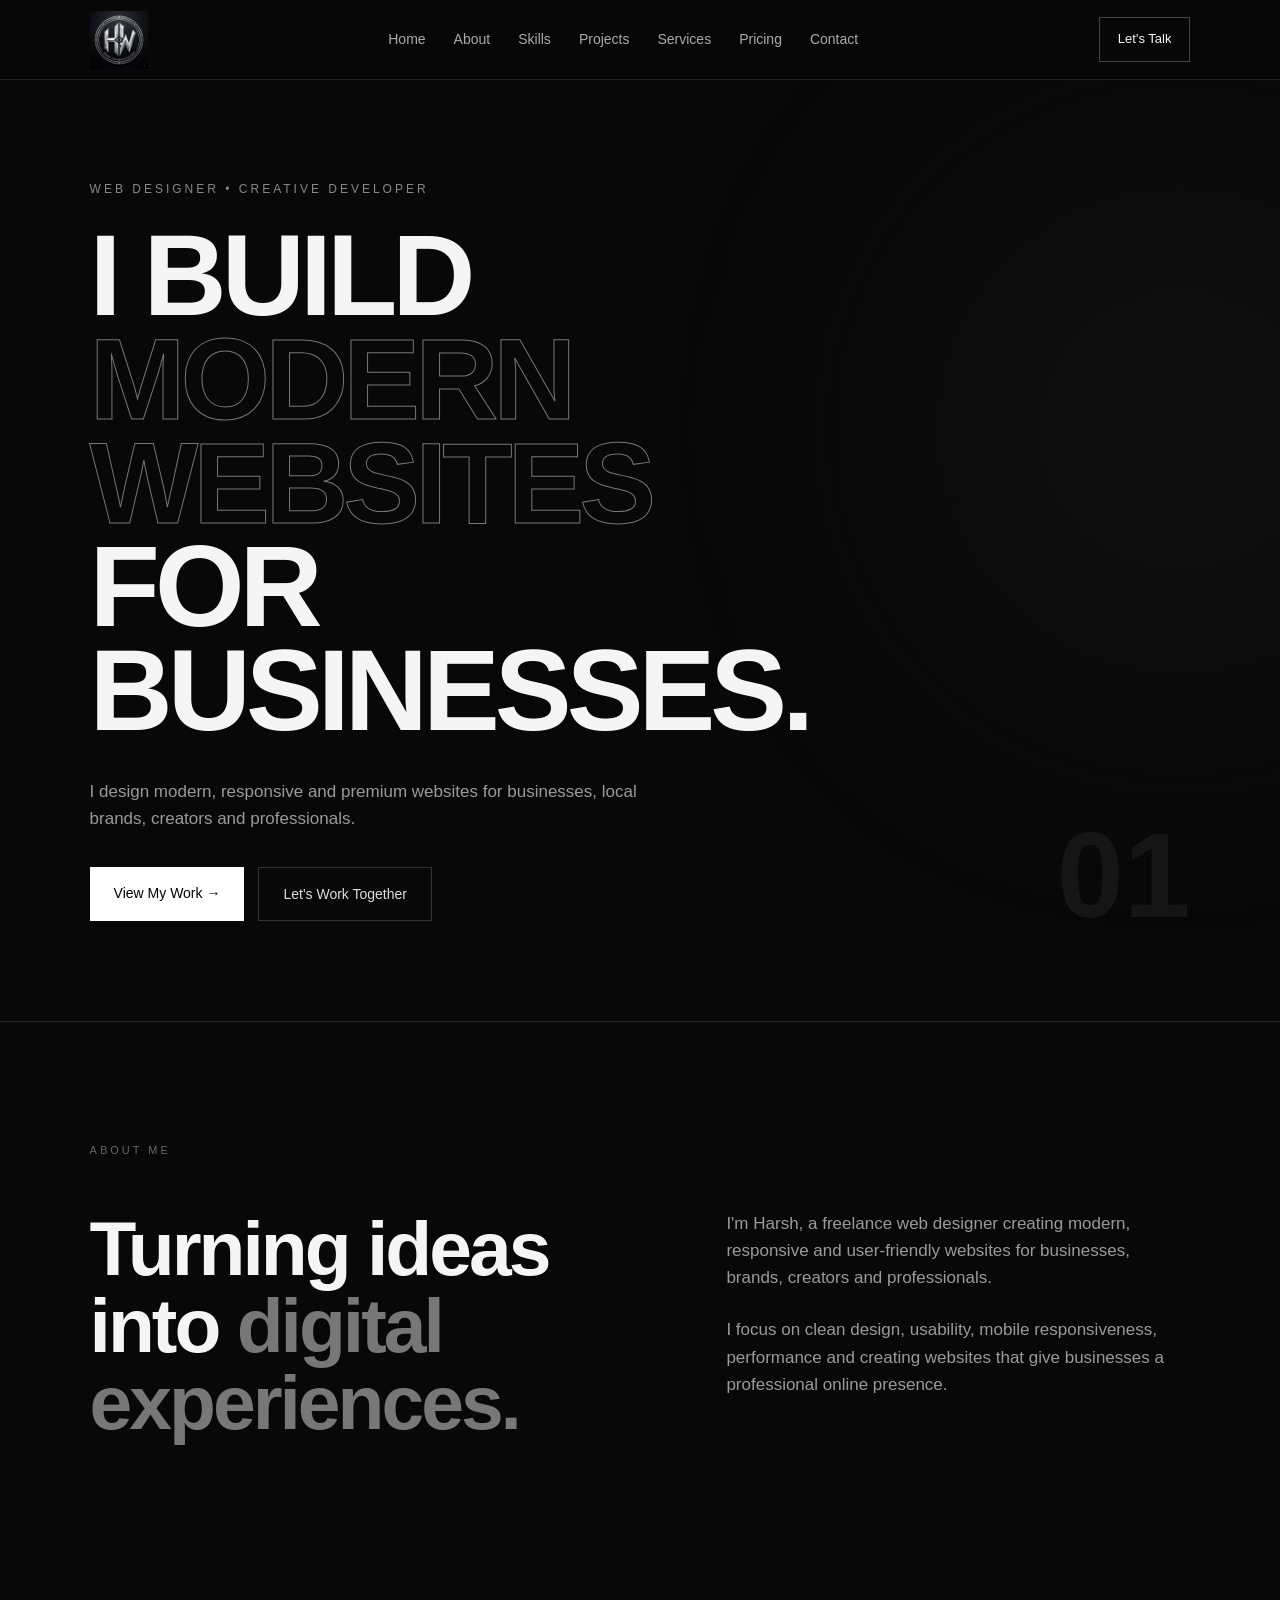
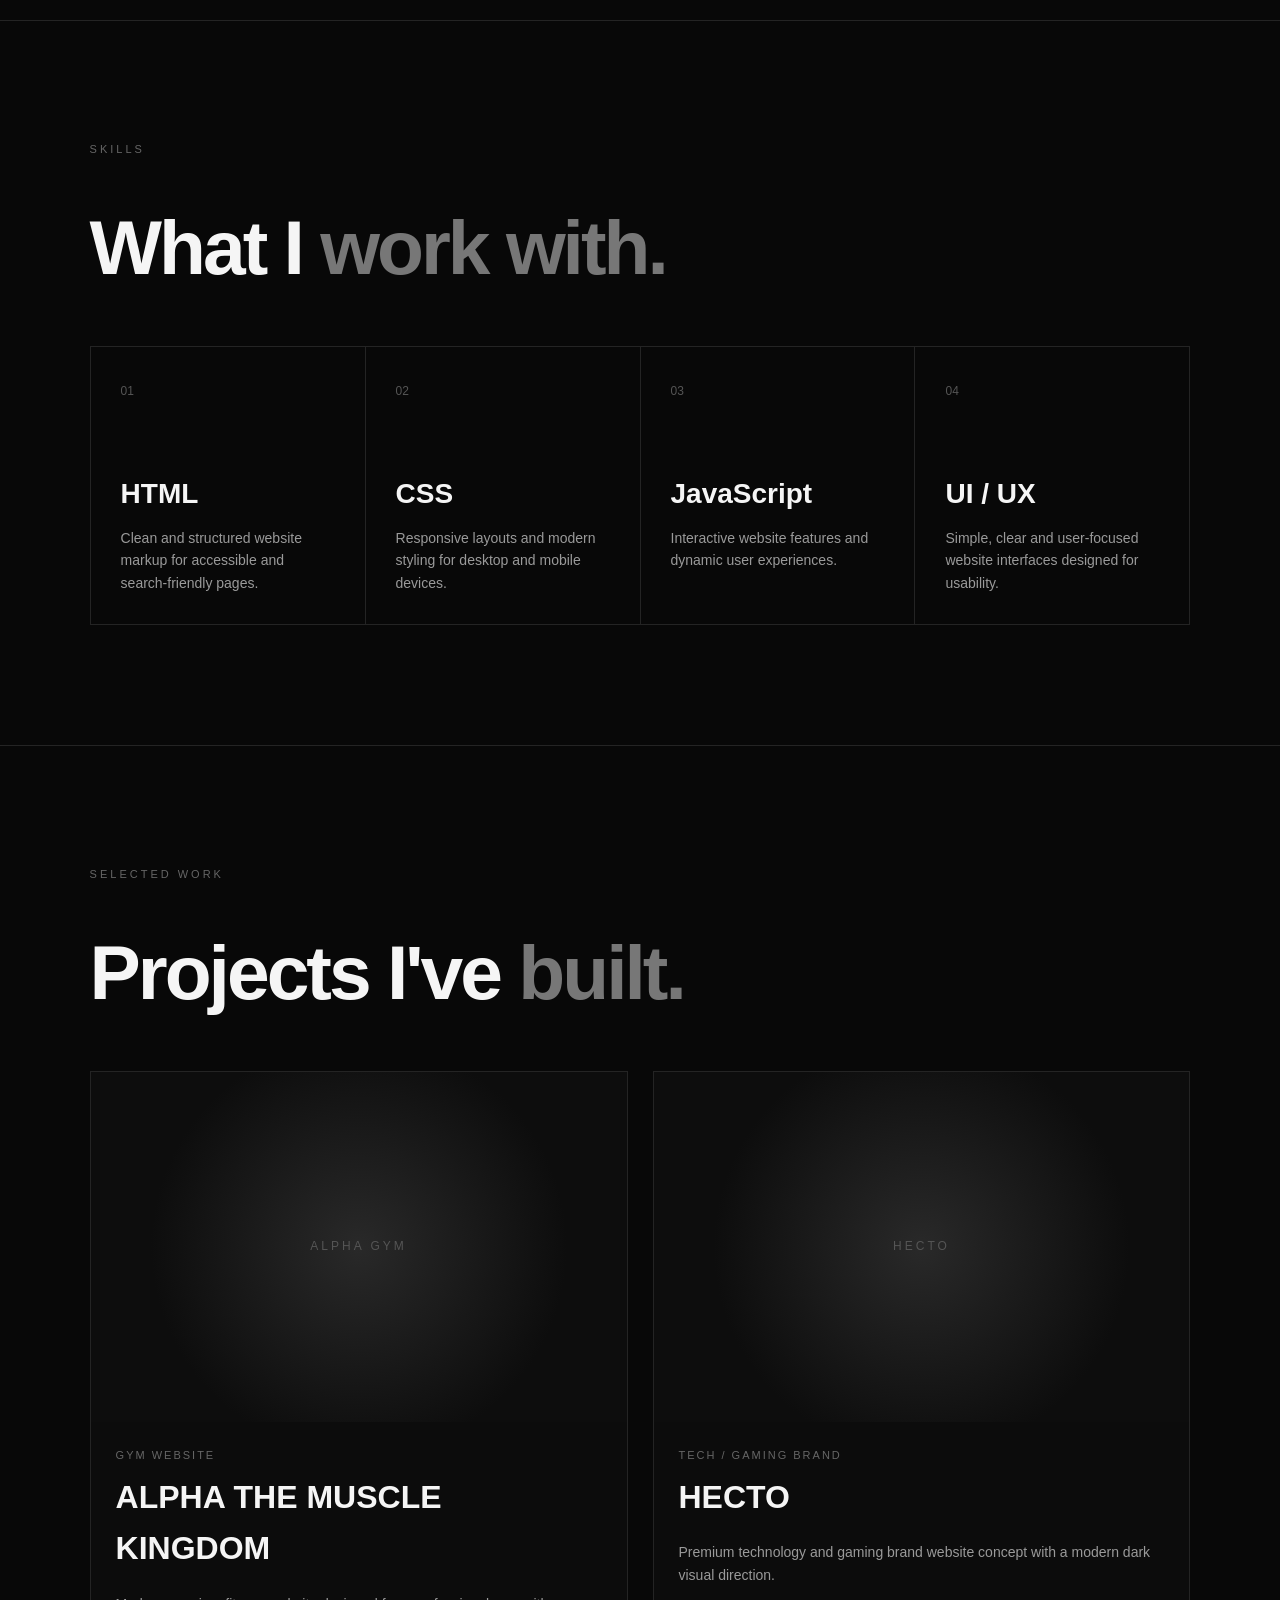
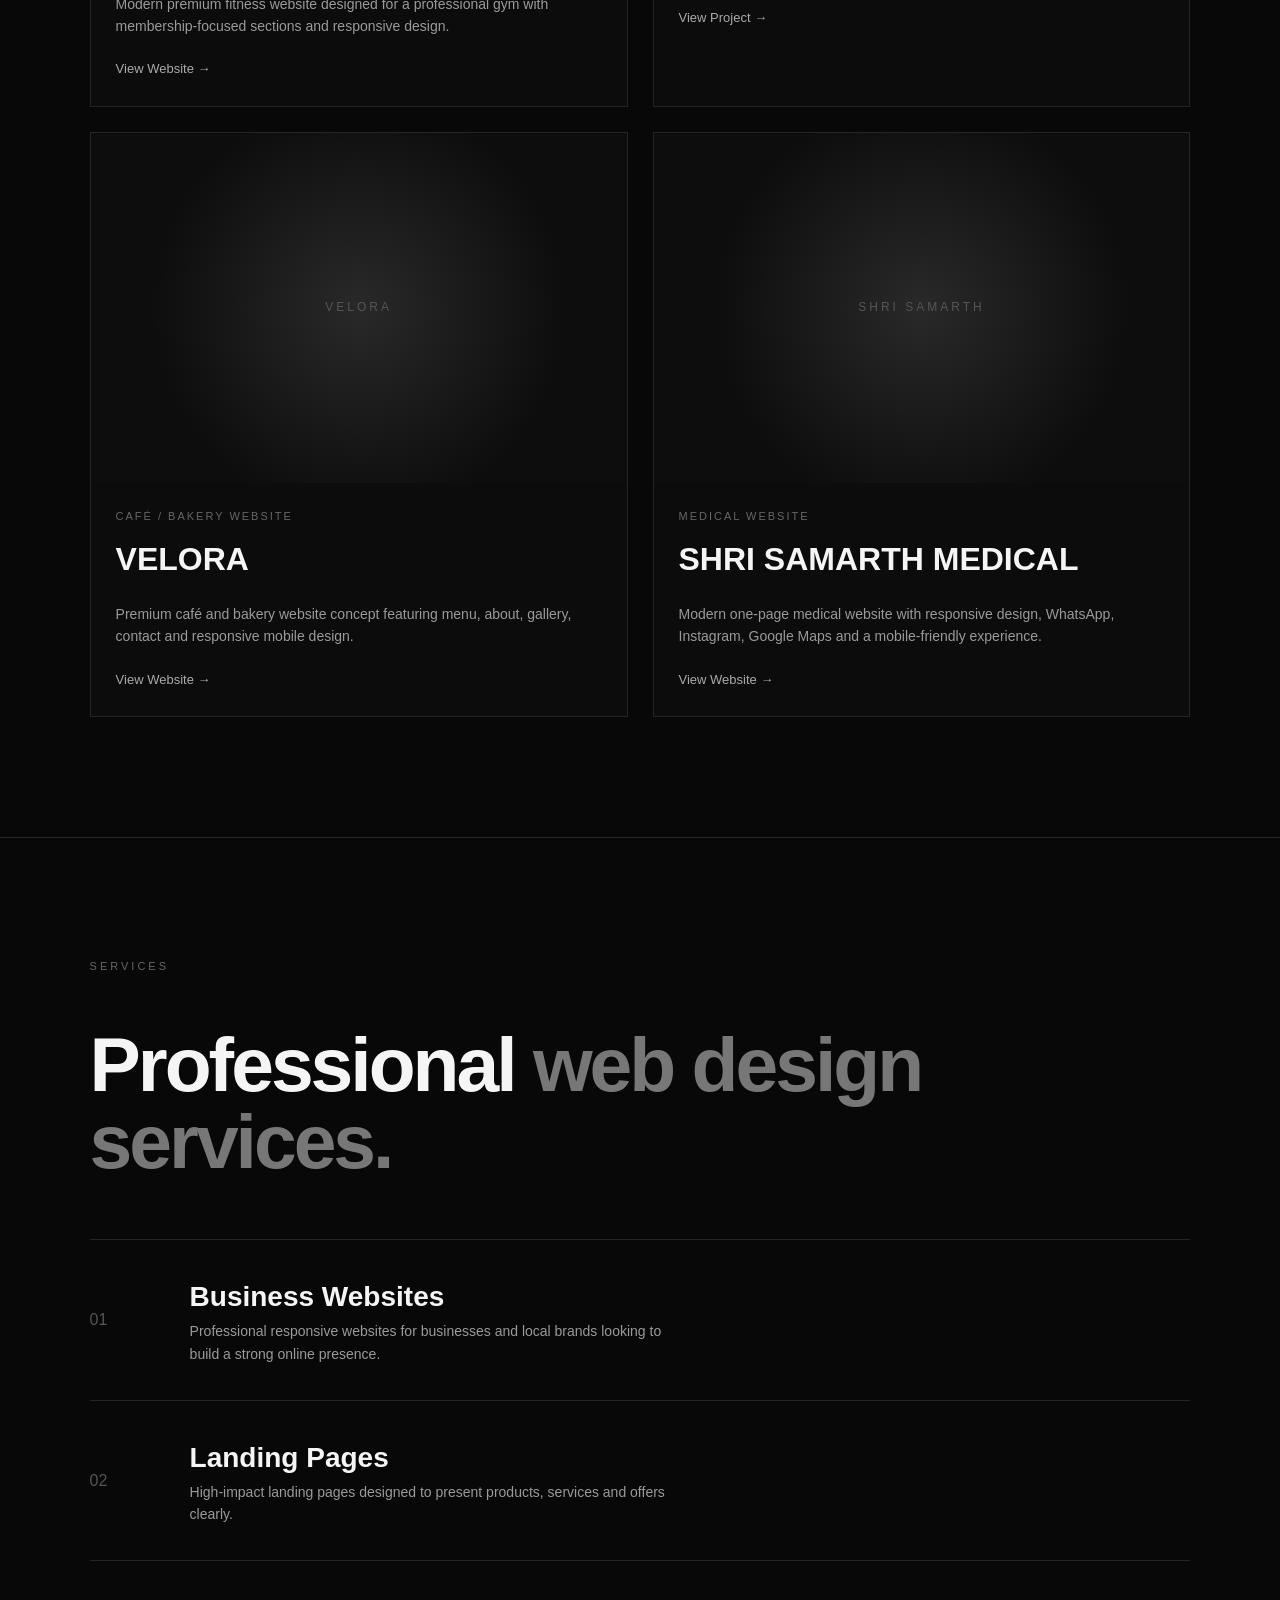
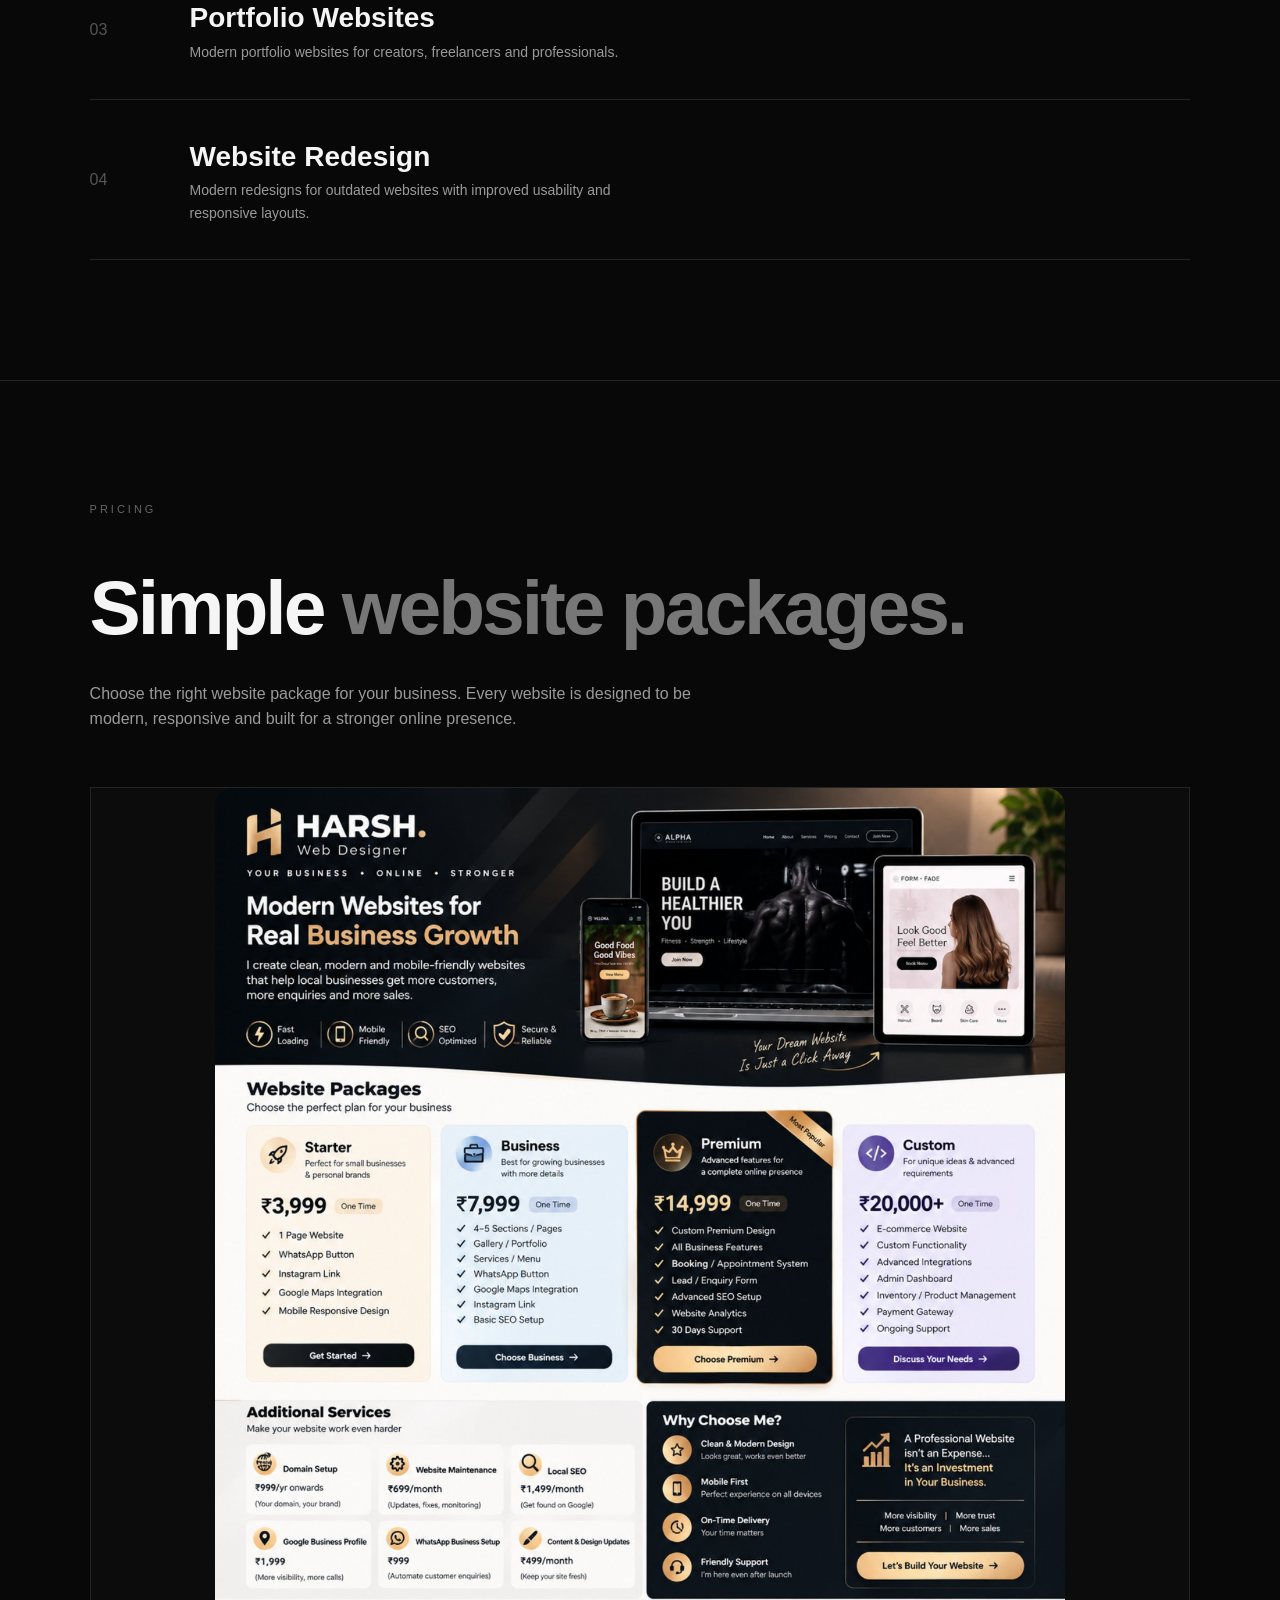
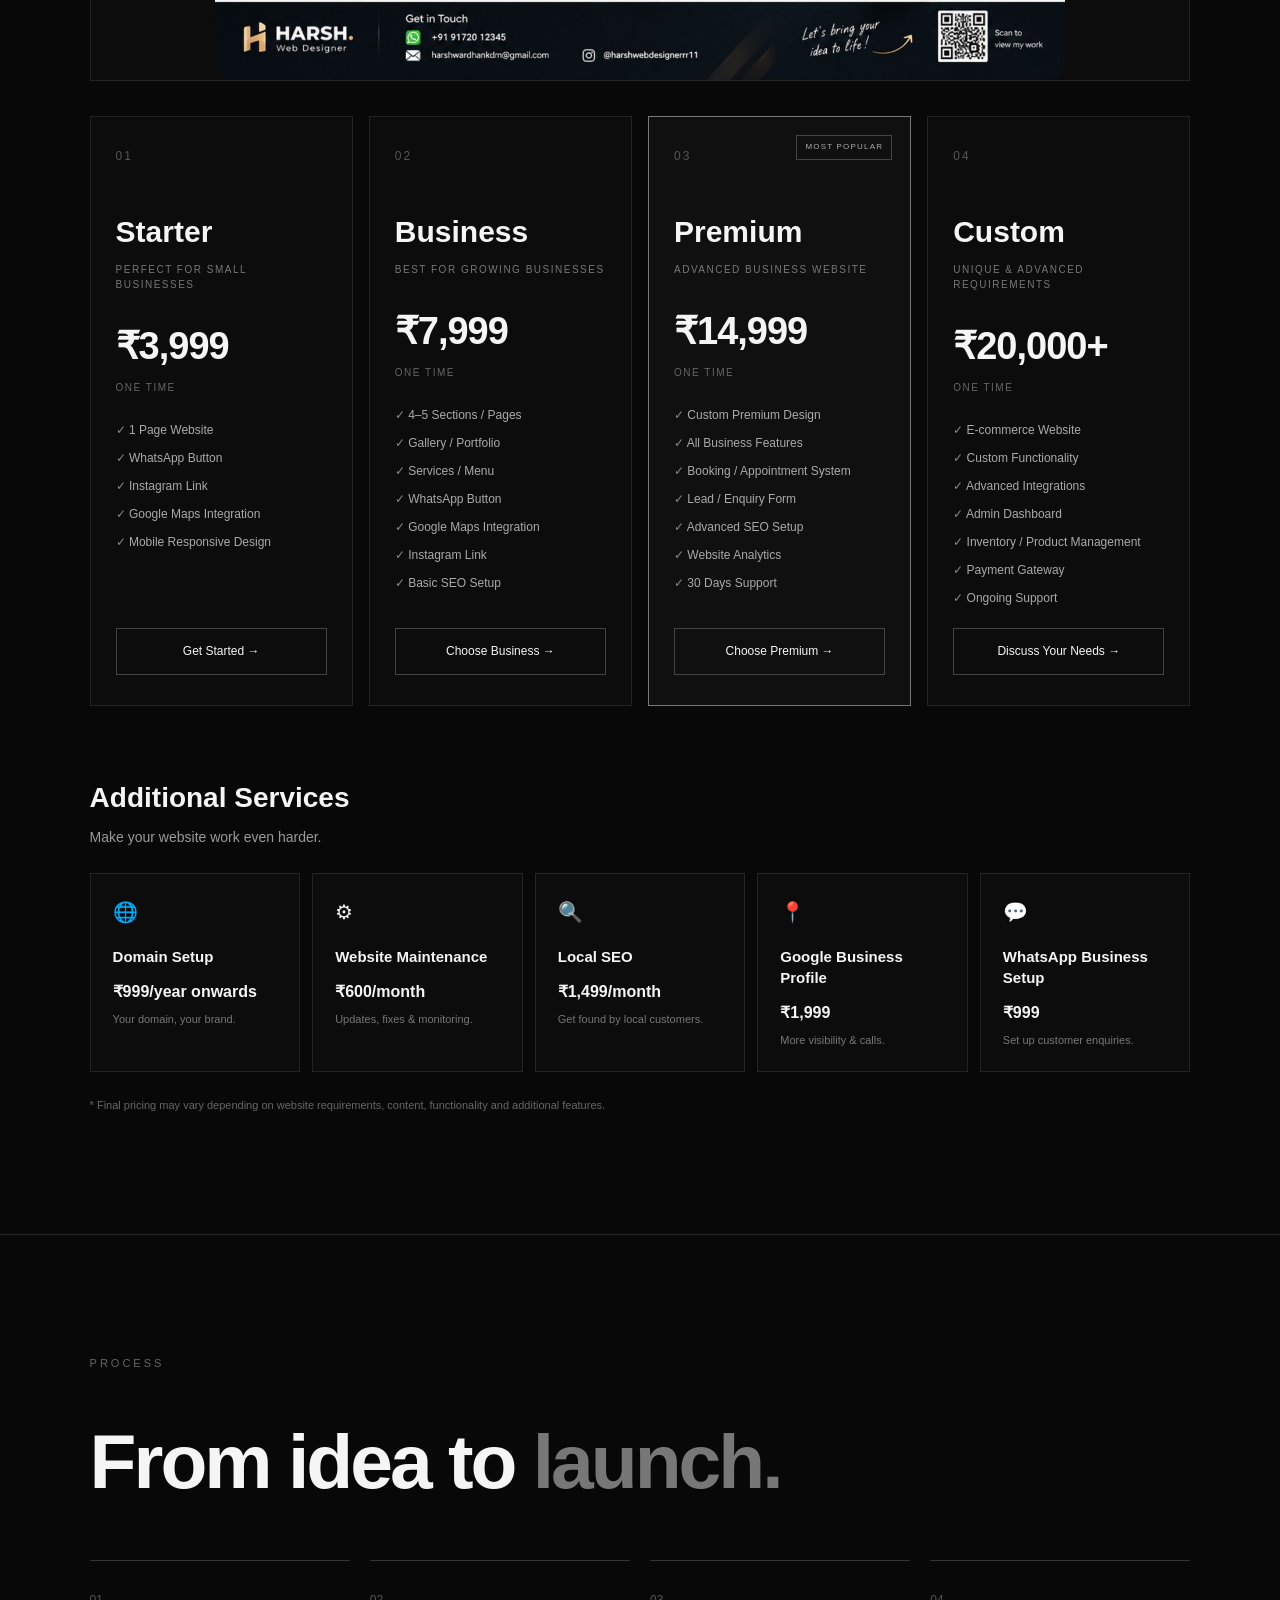
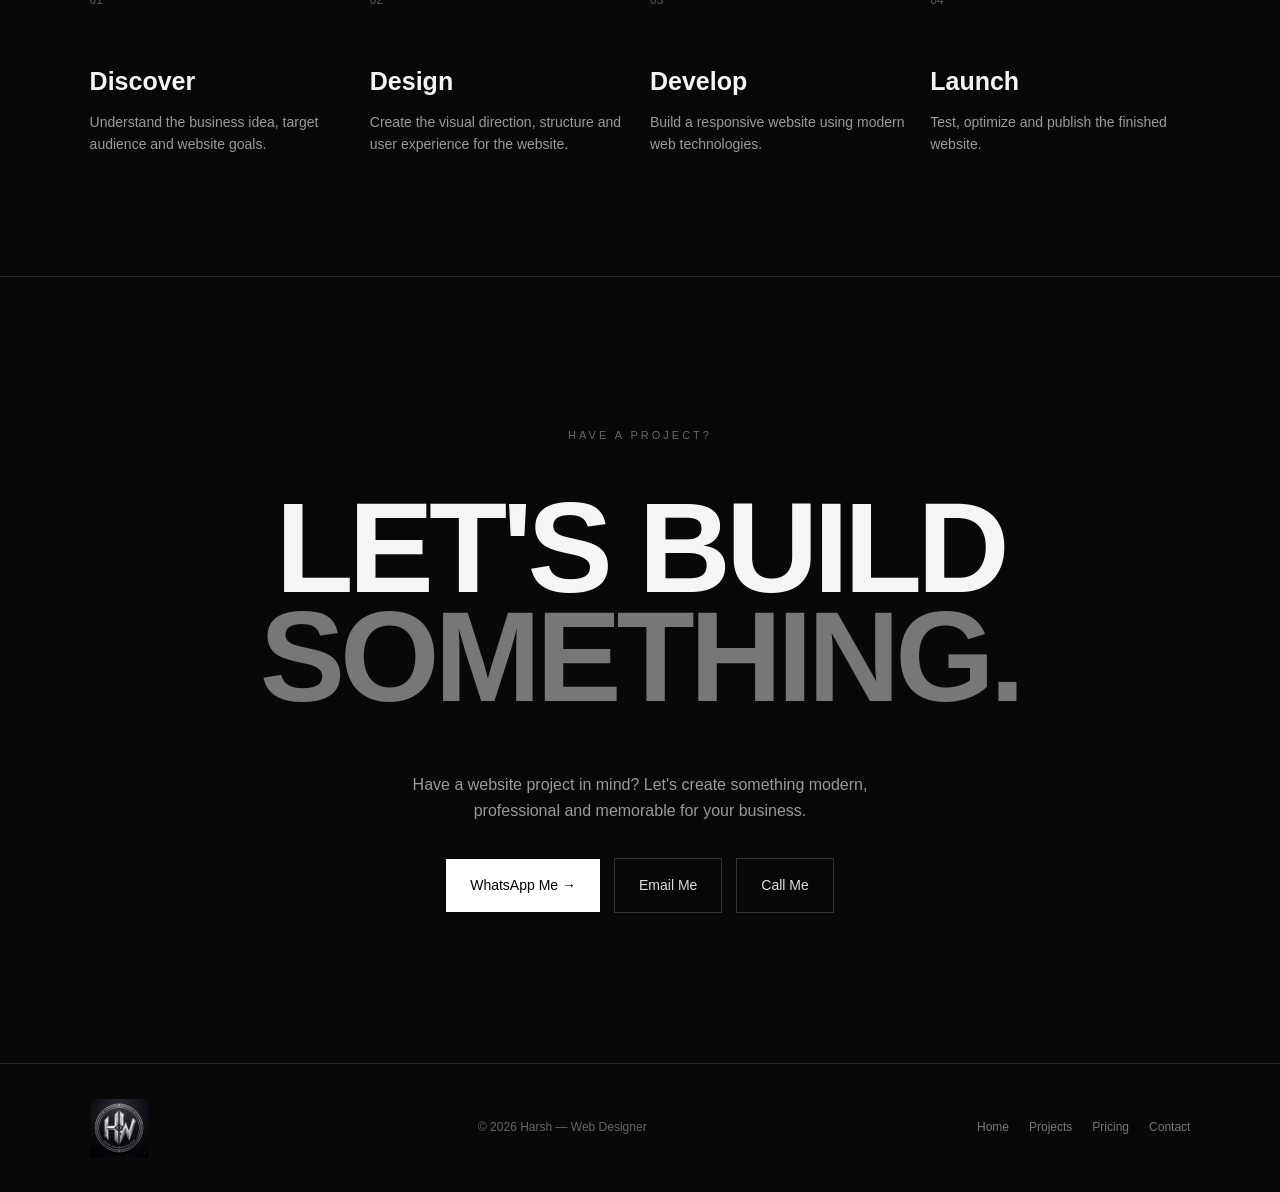
==== index.html @ 74d2ce30 "Add updated pricing image" ====
<!DOCTYPE html>
<html lang="en">

<head>

    <meta charset="UTF-8">

    <meta name="viewport"
          content="width=device-width, initial-scale=1.0">

    <!-- ================= BASIC SEO ================= -->

    <title>Harsh — Web Designer | Modern & Premium Websites</title>

    <meta name="description"
          content="Harsh is a freelance web designer creating modern, responsive and premium websites for businesses, brands and creators in India.">

    <meta name="keywords"
          content="Harsh Web Designer, Harsh Web Studio, Web Designer India, Freelance Web Designer, Website Designer India, Business Website Designer, Modern Website Design, Premium Website Design">

    <meta name="author"
          content="Harsh">

    <meta name="robots"
          content="index, follow">

    <meta name="language"
          content="English">

    <!-- ================= CANONICAL SEO ================= -->

    <link rel="canonical"
          href="https://harshwebstudio.github.io/harsh-portfolio/">

    <!-- ================= OPEN GRAPH / SOCIAL SEO ================= -->

    <meta property="og:type"
          content="website">

    <meta property="og:title"
          content="Harsh — Web Designer | Modern & Premium Websites">

    <meta property="og:description"
          content="Modern, responsive and premium websites designed by Harsh for businesses, brands and creators.">

    <meta property="og:url"
          content="https://harshwebstudio.github.io/harsh-portfolio/">

    <meta property="og:image"
          content="https://harshwebstudio.github.io/harsh-portfolio/logo.jpg">

    <meta property="og:site_name"
          content="Harsh Web Studio">

    <!-- ================= TWITTER / X ================= -->

    <meta name="twitter:card"
          content="summary_large_image">

    <meta name="twitter:title"
          content="Harsh — Web Designer | Modern & Premium Websites">

    <meta name="twitter:description"
          content="Modern, responsive and premium websites designed by Harsh.">

    <meta name="twitter:image"
          content="https://harshwebstudio.github.io/harsh-portfolio/logo.jpg">

    <!-- ================= FAVICON ================= -->

    <link rel="icon"
          type="image/jpeg"
          href="logo.jpg">

    <!-- ================= STYLESHEET ================= -->

    <link rel="stylesheet"
          href="style.css">

    <!-- ================================
     ADVANCED STRUCTURED DATA
================================= -->

<script type="application/ld+json">
{
  "@context": "https://schema.org",
  "@graph": [

    {
      "@type": "Person",
      "@id": "https://harshwebstudio.github.io/harsh-portfolio/#person",
      "name": "Harsh",
      "jobTitle": "Freelance Web Designer",
      "url": "https://harshwebstudio.github.io/harsh-portfolio/",
      "image": "https://harshwebstudio.github.io/harsh-portfolio/logo.jpeg",
      "sameAs": [
        "https://www.instagram.com/harshwebdesignerrr11/"
      ]
    },

    {
      "@type": "ProfessionalService",
      "@id": "https://harshwebstudio.github.io/harsh-portfolio/#business",
      "name": "Harsh Web Studio",
      "url": "https://harshwebstudio.github.io/harsh-portfolio/",
      "description": "Harsh Web Studio provides modern, responsive and premium website design services for businesses, brands, creators and professionals.",
      "image": "https://harshwebstudio.github.io/harsh-portfolio/logo.jpeg",
      "email": "harshwardhankdm@gmail.com",
      "telephone": "+91-9987475783",
      "priceRange": "₹₹",
      "founder": {
        "@id": "https://harshwebstudio.github.io/harsh-portfolio/#person"
      },
      "sameAs": [
        "https://www.instagram.com/harshwebdesignerrr11/"
      ],
      "areaServed": {
        "@type": "Country",
        "name": "India"
}
    }

  ]
}
</script>

    <style>

        /* LOGO */
        .brand-logo {
            width: 58px;
            height: 58px;
            object-fit: contain;
            display: block;
        }

        /* PRICING IMAGE */
        .pricing-image-wrapper {
            width: 100%;
            margin: 35px auto;
            text-align: center;
        }

        .pricing-image {
            width: 100%;
            max-width: 850px;
            height: auto;
            display: block;
            margin: 0 auto;
            border-radius: 18px;
        }

        @media (max-width: 600px) {

            .brand-logo {
                width: 48px;
                height: 48px;
            }

            .pricing-image-wrapper {
                margin: 25px auto;
            }

            .pricing-image {
                border-radius: 12px;
            }

        }

    </style>

</head>
<body>

    <!-- ================================
         NAVBAR
    ================================= -->

    <header class="navbar">

        <a href="#home" class="logo" aria-label="Harsh Web Designer Home">

            <img src="logo.jpeg"
                 alt="Harsh Web Designer Logo"
                 class="brand-logo">

        </a>


        <nav id="navMenu" aria-label="Main navigation">

            <a href="#home">Home</a>
            <a href="#about">About</a>
            <a href="#skills">Skills</a>
            <a href="#projects">Projects</a>
            <a href="#services">Services</a>
            <a href="#pricing">Pricing</a>
            <a href="#contact">Contact</a>

        </nav>


        <a href="#contact" class="nav-button">
            Let's Talk
        </a>


        <button id="menuToggle"
                class="menu-toggle"
                type="button"
                aria-label="Open menu"
                aria-expanded="false"
                aria-controls="navMenu">
            ☰
        </button>


        <div class="mobile-menu" id="mobileMenu">

            <a href="#home">Home</a>
            <a href="#about">About</a>
            <a href="#skills">Skills</a>
            <a href="#projects">Projects</a>
            <a href="#services">Services</a>
            <a href="#pricing">Pricing</a>
            <a href="#contact">Contact</a>

        </div>

    </header>



    <!-- ================================
         MAIN CONTENT
    ================================= -->

    <main>

        <!-- ================================
             HERO
        ================================= -->

        <section class="hero" id="home">

            <div class="hero-content">

                <p class="eyebrow">
                    WEB DESIGNER • CREATIVE DEVELOPER
                </p>


                <h1>
                    I BUILD
                    <span>MODERN WEBSITES</span>
                    FOR BUSINESSES.
                </h1>


                <p class="hero-text">
                    I design modern, responsive and premium websites
                    for businesses, local brands, creators and professionals.
                </p>


                <div class="hero-buttons">

                    <a href="#projects"
                       class="primary-btn">
                        View My Work →
                    </a>

                    <a href="#contact"
                       class="secondary-btn">
                        Let's Work Together
                    </a>

                </div>

            </div>


            <div class="hero-number">
                01
            </div>

        </section>



        <!-- ================================
             ABOUT
        ================================= -->

        <section class="section" id="about">

            <div class="section-label">
                ABOUT ME
            </div>


            <div class="about-content">

                <div>

                    <h2 class="section-title">
                        Turning ideas into
                        <span>digital experiences.</span>
                    </h2>

                </div>


                <div class="about-text">

                    <p>
                        I'm Harsh, a freelance web designer creating
                        modern, responsive and user-friendly websites
                        for businesses, brands, creators and professionals.
                    </p>


                    <p>
                        I focus on clean design, usability, mobile
                        responsiveness, performance and creating websites
                        that give businesses a professional online presence.
                    </p>

                </div>

            </div>

        </section>



        <!-- ================================
             SKILLS
        ================================= -->

        <section class="section" id="skills">

            <div class="section-label">
                SKILLS
            </div>


            <h2 class="section-title">
                What I <span>work with.</span>
            </h2>


            <div class="skills-grid">


                <div class="skill-card">

                    <span>01</span>

                    <h3>
                        HTML
                    </h3>

                    <p>
                        Clean and structured website markup
                        for accessible and search-friendly pages.
                    </p>

                </div>


                <div class="skill-card">

                    <span>02</span>

                    <h3>
                        CSS
                    </h3>

                    <p>
                        Responsive layouts and modern styling
                        for desktop and mobile devices.
                    </p>

                </div>


                <div class="skill-card">

                    <span>03</span>

                    <h3>
                        JavaScript
                    </h3>

                    <p>
                        Interactive website features and
                        dynamic user experiences.
                    </p>

                </div>


                <div class="skill-card">

                    <span>04</span>

                    <h3>
                        UI / UX
                    </h3>

                    <p>
                        Simple, clear and user-focused website
                        interfaces designed for usability.
                    </p>

                </div>


            </div>

        </section>



        <!-- ================================
             PROJECTS / PORTFOLIO
        ================================= -->

        <section class="section" id="projects">

            <div class="section-label">
                SELECTED WORK
            </div>


            <h2 class="section-title">
                Projects I've <span>built.</span>
            </h2>


            <div class="project-grid">


                <!-- ALPHA GYM -->

                <article class="project-card">

                    <div class="project-image">

                        <div class="project-placeholder">
                            ALPHA GYM
                        </div>

                    </div>


                    <div class="project-info">

                        <p>
                            GYM WEBSITE
                        </p>


                        <h3>
                            ALPHA THE MUSCLE KINGDOM
                        </h3>


                        <p class="project-description">
                            Modern premium fitness website designed
                            for a professional gym with membership-focused
                            sections and responsive design.
                        </p>


                        <a href="https://harshwebstudio.github.io/alpha-muscle-kingdom/"
                           target="_blank"
                           rel="noopener noreferrer"
                           aria-label="View Alpha The Muscle Kingdom website">
                            View Website →
                        </a>

                    </div>

                </article>



                <!-- HECTO -->

                <article class="project-card">

                    <div class="project-image hecto-project">

                        <div class="project-placeholder">
                            HECTO
                        </div>

                    </div>


                    <div class="project-info">

                        <p>
                            TECH / GAMING BRAND
                        </p>


                        <h3>
                            HECTO
                        </h3>


                        <p class="project-description">
                            Premium technology and gaming brand
                            website concept with a modern dark
                            visual direction.
                        </p>


                        <a href="images/PDFGallery_20260918_113732.pdf"
                           target="_blank"
                           rel="noopener noreferrer"
                           aria-label="View Hecto project">
                            View Project →
                        </a>

                    </div>

                </article>



                <!-- VELORA -->

                <article class="project-card">

                    <div class="project-image">

                        <div class="project-placeholder">
                            VELORA
                        </div>

                    </div>


                    <div class="project-info">

                        <p>
                            CAFÉ / BAKERY WEBSITE
                        </p>


                        <h3>
                            VELORA
                        </h3>


                        <p class="project-description">
                            Premium café and bakery website concept
                            featuring menu, about, gallery, contact
                            and responsive mobile design.
                        </p>


                        <a href="https://harshwebstudio.github.io/velora-cafe/"
                           target="_blank"
                           rel="noopener noreferrer"
                           aria-label="View Velora Cafe website">
                            View Website →
                        </a>

                    </div>

                </article>



                <!-- SHRI SAMARTH MEDICAL -->

                <article class="project-card">

                    <div class="project-image">

                        <div class="project-placeholder">
                            SHRI SAMARTH
                        </div>

                    </div>


                    <div class="project-info">

                        <p>
                            MEDICAL WEBSITE
                        </p>


                        <h3>
                            SHRI SAMARTH MEDICAL
                        </h3>


                        <p class="project-description">
                            Modern one-page medical website with
                            responsive design, WhatsApp, Instagram,
                            Google Maps and a mobile-friendly experience.
                        </p>


                        <a href="https://harshwebstudio.github.io/SHRI-SAMARTH-MEDICAL/"
                           target="_blank"
                           rel="noopener noreferrer"
                           aria-label="View Shri Samarth Medical website">
                            View Website →
                        </a>

                    </div>

                </article>


            </div>

        </section>



        <!-- ================================
             SERVICES
        ================================= -->

        <section class="section" id="services">

            <div class="section-label">
                SERVICES
            </div>


            <h2 class="section-title">
                Professional <span>web design services.</span>
            </h2>


            <div class="services-list">


                <div class="service">

                    <span>01</span>

                    <div>

                        <h3>
                            Business Websites
                        </h3>

                        <p>
                            Professional responsive websites for
                            businesses and local brands looking to
                            build a strong online presence.
                        </p>

                    </div>

                </div>



                <div class="service">

                    <span>02</span>

                    <div>

                        <h3>
                            Landing Pages
                        </h3>

                        <p>
                            High-impact landing pages designed to
                            present products, services and offers clearly.
                        </p>

                    </div>

                </div>



                <div class="service">

                    <span>03</span>

                    <div>

                        <h3>
                            Portfolio Websites
                        </h3>

                        <p>
                            Modern portfolio websites for creators,
                            freelancers and professionals.
                        </p>

                    </div>

                </div>



                <div class="service">

                    <span>04</span>

                    <div>

                        <h3>
                            Website Redesign
                        </h3>

                        <p>
                            Modern redesigns for outdated websites
                            with improved usability and responsive layouts.
                        </p>

                    </div>

                </div>


            </div>

        </section>
        
<!-- ================================
     PRICING
================================ -->

<section class="section" id="pricing">

    <div class="section-label">
        PRICING
    </div>

    <h2 class="section-title">
        Simple <span>website packages.</span>
    </h2>

    <p class="pricing-intro">
        Choose the right website package for your business.
        Every website is designed to be modern, responsive
        and built for a stronger online presence.
    </p>


    <!-- PRICING IMAGE -->

    <div class="pricing-image-wrapper">

        <img src="pricing/pricing.jpg"
             alt="Harsh Web Designer website pricing packages"
             class="pricing-image">

    </div>


    <!-- WEBSITE PACKAGES -->

    <div class="pricing-grid">


        <!-- STARTER -->

        <div class="pricing-card">

            <span class="pricing-number">
                01
            </span>

            <h3>
                Starter
            </h3>

            <p class="pricing-type">
                PERFECT FOR SMALL BUSINESSES
            </p>

            <div class="pricing-price">
                ₹3,999
            </div>

            <p class="pricing-onetime">
                ONE TIME
            </p>

            <ul>

                <li>1 Page Website</li>
                <li>WhatsApp Button</li>
                <li>Instagram Link</li>
                <li>Google Maps Integration</li>
                <li>Mobile Responsive Design</li>

            </ul>

            <a href="https://wa.me/919987475783?text=Hello%20Harsh%2C%20I%20am%20interested%20in%20the%20Starter%20website%20package."
               class="pricing-btn"
               target="_blank"
               rel="noopener noreferrer">
                Get Started →
            </a>

        </div>


        <!-- BUSINESS -->

        <div class="pricing-card">

            <span class="pricing-number">
                02
            </span>

            <h3>
                Business
            </h3>

            <p class="pricing-type">
                BEST FOR GROWING BUSINESSES
            </p>

            <div class="pricing-price">
                ₹7,999
            </div>

            <p class="pricing-onetime">
                ONE TIME
            </p>

            <ul>

                <li>4–5 Sections / Pages</li>
                <li>Gallery / Portfolio</li>
                <li>Services / Menu</li>
                <li>WhatsApp Button</li>
                <li>Google Maps Integration</li>
                <li>Instagram Link</li>
                <li>Basic SEO Setup</li>

            </ul>

            <a href="https://wa.me/919987475783?text=Hello%20Harsh%2C%20I%20am%20interested%20in%20the%20Business%20website%20package."
               class="pricing-btn"
               target="_blank"
               rel="noopener noreferrer">
                Choose Business →
            </a>

        </div>


        <!-- PREMIUM -->

        <div class="pricing-card featured">

            <div class="pricing-badge">
                MOST POPULAR
            </div>

            <span class="pricing-number">
                03
            </span>

            <h3>
                Premium
            </h3>

            <p class="pricing-type">
                ADVANCED BUSINESS WEBSITE
            </p>

            <div class="pricing-price">
                ₹14,999
            </div>

            <p class="pricing-onetime">
                ONE TIME
            </p>

            <ul>

                <li>Custom Premium Design</li>
                <li>All Business Features</li>
                <li>Booking / Appointment System</li>
                <li>Lead / Enquiry Form</li>
                <li>Advanced SEO Setup</li>
                <li>Website Analytics</li>
                <li>30 Days Support</li>

            </ul>

            <a href="https://wa.me/919987475783?text=Hello%20Harsh%2C%20I%20am%20interested%20in%20the%20Premium%20website%20package."
               class="pricing-btn"
               target="_blank"
               rel="noopener noreferrer">
                Choose Premium →
            </a>

        </div>


        <!-- CUSTOM -->

        <div class="pricing-card">

            <span class="pricing-number">
                04
            </span>

            <h3>
                Custom
            </h3>

            <p class="pricing-type">
                UNIQUE & ADVANCED REQUIREMENTS
            </p>

            <div class="pricing-price">
                ₹20,000+
            </div>

            <p class="pricing-onetime">
                ONE TIME
            </p>

            <ul>

                <li>E-commerce Website</li>
                <li>Custom Functionality</li>
                <li>Advanced Integrations</li>
                <li>Admin Dashboard</li>
                <li>Inventory / Product Management</li>
                <li>Payment Gateway</li>
                <li>Ongoing Support</li>

            </ul>

            <a href="https://wa.me/919987475783?text=Hello%20Harsh%2C%20I%20need%20a%20custom%20website%20and%20would%20like%20to%20discuss%20my%20requirements."
               class="pricing-btn"
               target="_blank"
               rel="noopener noreferrer">
                Discuss Your Needs →
            </a>

        </div>


    </div>


    <!-- ADDITIONAL SERVICES -->

    <div class="additional-services">

        <div class="additional-heading">

            <h3>
                Additional Services
            </h3>

            <p>
                Make your website work even harder.
            </p>

        </div>


        <div class="additional-grid">


            <!-- DOMAIN -->

            <div class="additional-card">

                <div class="additional-icon">
                    🌐
                </div>

                <h4>
                    Domain Setup
                </h4>

                <div class="additional-price">
                    ₹999/year onwards
                </div>

                <p>
                    Your domain, your brand.
                </p>

            </div>


            <!-- MAINTENANCE -->

            <div class="additional-card">

                <div class="additional-icon">
                    ⚙
                </div>

                <h4>
                    Website Maintenance
                </h4>

                <div class="additional-price">
                    ₹600/month
                </div>

                <p>
                    Updates, fixes & monitoring.
                </p>

            </div>


            <!-- LOCAL SEO -->

            <div class="additional-card">

                <div class="additional-icon">
                    🔍
                </div>

                <h4>
                    Local SEO
                </h4>

                <div class="additional-price">
                    ₹1,499/month
                </div>

                <p>
                    Get found by local customers.
                </p>

            </div>


            <!-- GOOGLE BUSINESS -->

            <div class="additional-card">

                <div class="additional-icon">
                    📍
                </div>

                <h4>
                    Google Business Profile
                </h4>

                <div class="additional-price">
                    ₹1,999
                </div>

                <p>
                    More visibility & calls.
                </p>

            </div>


            <!-- WHATSAPP BUSINESS -->

            <div class="additional-card">

                <div class="additional-icon">
                    💬
                </div>

                <h4>
                    WhatsApp Business Setup
                </h4>

                <div class="additional-price">
                    ₹999
                </div>

                <p>
                    Set up customer enquiries.
                </p>

            </div>


        </div>

    </div>


    <p class="pricing-note">
        * Final pricing may vary depending on website requirements,
        content, functionality and additional features.
    </p>

</section>


        <!-- ================================
     PROCESS
================================= -->

<section class="section" id="process">

    <div class="section-label">
        PROCESS
    </div>


    <h2 class="section-title">
        From idea to <span>launch.</span>
    </h2>


    <div class="process-grid">


        <div class="process-card">

            <span>01</span>

            <h3>
                Discover
            </h3>

            <p>
                Understand the business idea, target audience
                and website goals.
            </p>

        </div>



        <div class="process-card">

            <span>02</span>

            <h3>
                Design
            </h3>

            <p>
                Create the visual direction, structure and
                user experience for the website.
            </p>

        </div>



        <div class="process-card">

            <span>03</span>

            <h3>
                Develop
            </h3>

            <p>
                Build a responsive website using modern
                web technologies.
            </p>

        </div>



        <div class="process-card">

            <span>04</span>

            <h3>
                Launch
            </h3>

            <p>
                Test, optimize and publish the finished website.
            </p>

        </div>


    </div>

</section>



<!-- ================================
     CONTACT
================================= -->

<section class="section contact-section"
         id="contact">

    <div class="section-label">
        HAVE A PROJECT?
    </div>


    <h2 class="section-title">
        LET'S BUILD
        <span>SOMETHING.</span>
    </h2>


    <p>
        Have a website project in mind?
        Let's create something modern,
        professional and memorable for your business.
    </p>


    <div class="contact-buttons">

        <a href="https://wa.me/919987475783?text=Hello%20Harsh%2C%20I%20want%20to%20discuss%20a%20website%20project."
           class="primary-btn"
           target="_blank"
           rel="noopener noreferrer">
            WhatsApp Me →
        </a>


        <a href="mailto:harshwardhankdm@gmail.com"
           class="secondary-btn">
            Email Me
        </a>


        <a href="tel:+919987475783"
           class="secondary-btn">
            Call Me
        </a>

    </div>

</section>

</main>



<!-- ================================
     FOOTER
================================= -->

<footer>

    <div class="footer-logo">

        <img src="logo.jpeg"
             alt="Harsh Web Designer Logo"
             class="brand-logo">

    </div>


    <p>
        © 2026 Harsh — Web Designer
    </p>


    <div class="footer-links">

        <a href="#home">Home</a>
        <a href="#projects">Projects</a>
        <a href="#pricing">Pricing</a>
        <a href="#contact">Contact</a>

    </div>

</footer>



<!-- ================================
     JAVASCRIPT
================================= -->

<script src="script.js"></script>

</body>
</html>
---- style.css ----
/* ================================
   HARSH PORTFOLIO
   PREMIUM DARK DESIGN
================================ */

:root {
    --bg: #080808;
    --card: #101010;
    --text: #f5f5f5;
    --muted: #9a9a9a;
    --line: #242424;
    --accent: #ffffff;
}

* {
    margin: 0;
    padding: 0;
    box-sizing: border-box;
}

html {
    scroll-behavior: smooth;
}

body {
    background: var(--bg);
    color: var(--text);
    font-family: Arial, Helvetica, sans-serif;
    line-height: 1.6;
}

a {
    color: inherit;
    text-decoration: none;
}

::selection {
    background: #ffffff;
    color: #000000;
}


/* ================================
   NAVBAR
================================ */

.navbar {
    width: 100%;
    min-height: 80px;
    padding: 0 7%;
    display: flex;
    align-items: center;
    justify-content: space-between;
    border-bottom: 1px solid var(--line);
    position: sticky;
    top: 0;
    z-index: 1000;
    background: rgba(8, 8, 8, 0.92);
    backdrop-filter: blur(15px);
}

.logo {
    font-size: 24px;
    font-weight: 800;
    letter-spacing: 2px;
}

.logo span,
.footer-logo span {
    color: #777;
}

.navbar nav {
    display: flex;
    gap: 28px;
}

.navbar nav a {
    color: #aaa;
    font-size: 14px;
    transition: 0.3s;
}

.navbar nav a:hover {
    color: #fff;
}

.nav-button {
    border: 1px solid #444;
    padding: 11px 18px;
    font-size: 13px;
    transition: 0.3s;
}

.nav-button:hover {
    background: #fff;
    color: #000;
}


/* ================================
   HERO
================================ */

.hero {
    min-height: calc(100vh - 80px);
    padding: 100px 7%;
    display: flex;
    align-items: center;
    justify-content: space-between;
    position: relative;
    overflow: hidden;
}

.hero::before {
    content: "";
    position: absolute;
    width: 500px;
    height: 500px;
    border-radius: 50%;
    background: #1c1c1c;
    filter: blur(130px);
    opacity: 0.35;
    right: -150px;
    top: 100px;
}

.hero-content {
    max-width: 900px;
    position: relative;
    z-index: 2;
}

.eyebrow {
    color: #888;
    font-size: 12px;
    letter-spacing: 3px;
    margin-bottom: 25px;
}

.hero h1 {
    font-size: clamp(55px, 9vw, 130px);
    line-height: 0.9;
    letter-spacing: -5px;
    font-weight: 900;
    max-width: 1000px;
}

.hero h1 span {
    display: block;
    color: transparent;
    -webkit-text-stroke: 1px #777;
}

.hero-text {
    max-width: 560px;
    color: var(--muted);
    margin-top: 35px;
    font-size: 17px;
}

.hero-buttons {
    display: flex;
    gap: 14px;
    margin-top: 35px;
    flex-wrap: wrap;
}

.primary-btn,
.secondary-btn {
    display: inline-block;
    padding: 15px 24px;
    font-size: 14px;
    transition: 0.3s;
}

.primary-btn {
    background: #fff;
    color: #000;
}

.primary-btn:hover {
    transform: translateY(-3px);
}

.secondary-btn {
    border: 1px solid #333;
    color: #ddd;
}

.secondary-btn:hover {
    border-color: #777;
}

.hero-number {
    position: absolute;
    right: 7%;
    bottom: 50px;
    font-size: 120px;
    font-weight: 900;
    color: #151515;
}


/* ================================
   SECTIONS
================================ */

.section {
    padding: 120px 7%;
    border-top: 1px solid var(--line);
    opacity: 1;
    transform: none;
}

.section-label {
    font-size: 11px;
    letter-spacing: 3px;
    color: #666;
    margin-bottom: 50px;
}

.section-title {
    font-size: clamp(40px, 6vw, 80px);
    line-height: 1;
    letter-spacing: -3px;
    margin-bottom: 60px;
}

.section-title span,
.about h2 span,
.contact-section h2 span {
    color: #777;
}


/* ================================
   ABOUT
================================ */

.about-content {
    display: grid;
    grid-template-columns: 1.2fr 1fr;
    gap: 80px;
}

.small-title {
    color: #777;
    font-size: 12px;
    letter-spacing: 2px;
    margin-bottom: 20px;
}

.about h2 {
    font-size: clamp(40px, 5vw, 70px);
    line-height: 1;
    letter-spacing: -3px;
}

.about-text {
    color: var(--muted);
    font-size: 17px;
}

.about-text p + p {
    margin-top: 25px;
}


/* ================================
   SKILLS
================================ */

.skills-grid {
    display: grid;
    grid-template-columns: repeat(4, 1fr);
    border-top: 1px solid var(--line);
    border-left: 1px solid var(--line);
}

.skill-card {
    min-height: 250px;
    padding: 30px;
    border-right: 1px solid var(--line);
    border-bottom: 1px solid var(--line);
    transition: 0.3s;
}

.skill-card:hover {
    background: var(--card);
    transform: translateY(-5px);
}

.skill-card > span {
    color: #555;
    font-size: 12px;
}

.skill-card h3 {
    margin-top: 70px;
    font-size: 28px;
}

.skill-card p {
    color: var(--muted);
    margin-top: 10px;
    font-size: 14px;
}


/* ================================
   PROJECTS
================================ */

.project-grid {
    display: grid;
    grid-template-columns: repeat(2, 1fr);
    gap: 25px;
}

.project-card {
    border: 1px solid var(--line);
    background: #0c0c0c;
    overflow: hidden;
    transition: 0.3s;
}

.project-card:hover {
    transform: translateY(-7px);
    border-color: #555;
}

.project-image {
    height: 350px;
    display: flex;
    align-items: center;
    justify-content: center;
    background:
        radial-gradient(
            circle at center,
            #292929,
            #0d0d0d 65%
        );
    color: #555;
    font-size: 12px;
    letter-spacing: 3px;
    transition: transform 0.5s ease;
}

.project-card:hover .project-image {
    transform: scale(1.02);
}

.project-info {
    padding: 25px;
}

.project-info p {
    color: #666;
    font-size: 11px;
    letter-spacing: 2px;
}

.project-info h3 {
    font-size: 32px;
    margin: 8px 0 18px;
}

.project-description {
    color: var(--muted) !important;
    font-size: 14px !important;
    letter-spacing: 0 !important;
    line-height: 1.6;
    margin-bottom: 18px;
}

.project-info a {
    color: #aaa;
    font-size: 13px;
}

.project-info a:hover {
    color: #fff;
}


/* ================================
   SERVICES
================================ */

.services-list {
    border-top: 1px solid var(--line);
}

.service {
    display: grid;
    grid-template-columns: 70px 1fr 1fr;
    align-items: center;
    gap: 30px;
    padding: 35px 0;
    border-bottom: 1px solid var(--line);
    transition:
        padding-left 0.3s ease,
        background 0.3s ease;
}

.service:hover {
    padding-left: 10px;
}

.service > span {
    color: #555;
}

.service h3 {
    font-size: 28px;
}

.service p {
    color: var(--muted);
    font-size: 14px;
}


/* ================================
   PROCESS
================================ */

.process-grid {
    display: grid;
    grid-template-columns: repeat(4, 1fr);
    gap: 20px;
}

.process-grid > div {
    border-top: 1px solid #333;
    padding-top: 25px;
}

.process-grid span {
    color: #555;
    font-size: 12px;
}

.process-grid h3 {
    margin-top: 50px;
    font-size: 25px;
}

.process-grid p {
    color: var(--muted);
    font-size: 14px;
    margin-top: 10px;
}


/* ================================
   PRICING INTRO
================================ */

.pricing-intro {
    max-width: 650px;
    color: var(--muted);
    font-size: 16px;
    margin-top: -25px;
    margin-bottom: 55px;
}


/* ================================
   PRICING IMAGE
================================ */

.pricing-image-wrapper {
    width: 100%;
    margin-bottom: 55px;
    overflow: hidden;
    border: 1px solid var(--line);
    background: #0c0c0c;
}

.pricing-image {
    display: block;
    width: 100%;
    height: auto;
}


/* ================================
   PRICING GRID
================================ */

.pricing-grid {
    display: grid;
    grid-template-columns: repeat(4, minmax(0, 1fr));
    gap: 16px;
}

.pricing-card {
    position: relative;
    border: 1px solid var(--line);
    background: #0c0c0c;
    padding: 30px 25px;
    min-width: 0;
    min-height: 590px;
    display: flex;
    flex-direction: column;
    transition: 0.35s ease;
}

.pricing-card:hover {
    transform: translateY(-8px);
    border-color: #555;
    background: #101010;
}

.pricing-card.featured {
    border-color: #777;
    background: #101010;
}

.pricing-number {
    color: #555;
    font-size: 12px;
    letter-spacing: 2px;
}

.pricing-card h3 {
    font-size: 30px;
    margin-top: 42px;
}

.pricing-type {
    color: #777;
    font-size: 10px;
    letter-spacing: 1.5px;
    margin-top: 6px;
    line-height: 1.5;
}

.pricing-price {
    font-size: 38px;
    font-weight: 800;
    margin-top: 24px;
    letter-spacing: -1px;
    white-space: nowrap;
}

.pricing-onetime {
    color: #666;
    font-size: 10px;
    letter-spacing: 1.5px;
    margin-top: 3px;
}

.pricing-description {
    color: var(--muted);
    font-size: 14px;
    margin-top: 15px;
}

.pricing-card ul {
    list-style: none;
    margin-top: 25px;
    padding: 0;
    display: flex;
    flex-direction: column;
    gap: 10px;
}

.pricing-card li {
    color: #aaa;
    font-size: 12px;
    line-height: 1.5;
}

.pricing-card li::before {
    content: "✓ ";
    color: #888;
}

.pricing-btn {
    display: block;
    margin-top: auto;
    padding: 13px 14px;
    border: 1px solid #444;
    text-align: center;
    font-size: 12px;
    transition: 0.3s ease;
}

.pricing-btn:hover {
    background: #fff;
    color: #000;
    border-color: #fff;
}

.pricing-badge {
    position: absolute;
    top: 18px;
    right: 18px;
    border: 1px solid #444;
    padding: 5px 8px;
    font-size: 8px;
    letter-spacing: 1.2px;
    color: #aaa;
}


/* ================================
   ADDITIONAL SERVICES
================================ */

.additional-services {
    margin-top: 70px;
}

.additional-heading {
    margin-bottom: 25px;
}

.additional-heading h3 {
    font-size: 28px;
}

.additional-heading p {
    color: var(--muted);
    font-size: 14px;
    margin-top: 5px;
}

.additional-grid {
    display: grid;
    grid-template-columns: repeat(5, minmax(0, 1fr));
    gap: 12px;
}

.additional-card {
    border: 1px solid var(--line);
    background: #0c0c0c;
    padding: 22px;
    min-width: 0;
    min-height: 190px;
    transition: 0.3s ease;
}

.additional-card:hover {
    transform: translateY(-5px);
    border-color: #555;
    background: #101010;
}

.additional-icon {
    font-size: 20px;
    margin-bottom: 18px;
}

.additional-card h4 {
    font-size: 15px;
    line-height: 1.4;
}

.additional-price {
    font-size: 16px;
    font-weight: 700;
    margin-top: 12px;
    overflow-wrap: anywhere;
}

.additional-card p {
    color: #777;
    font-size: 11px;
    margin-top: 6px;
    line-height: 1.5;
}

.pricing-note {
    color: #666;
    font-size: 11px;
    margin-top: 25px;
    line-height: 1.6;
}


/* ================================
   CONTACT
================================ */

.contact-section {
    padding: 150px 7%;
    text-align: center;
    border-top: 1px solid var(--line);
}

.contact-section h2 {
    font-size: clamp(55px, 10vw, 140px);
    line-height: 0.85;
    letter-spacing: -5px;
}

.contact-section > p:not(.eyebrow) {
    color: var(--muted);
    max-width: 500px;
    margin: 35px auto;
}

.contact-buttons {
    display: flex;
    justify-content: center;
    align-items: center;
    gap: 14px;
    flex-wrap: wrap;
}


/* ================================
   FOOTER
================================ */

footer {
    border-top: 1px solid var(--line);
    padding: 35px 7%;
    display: flex;
    justify-content: space-between;
    align-items: center;
    gap: 20px;
}

.footer-logo {
    font-size: 20px;
    font-weight: 800;
    letter-spacing: 2px;
}

footer p {
    color: #666;
    font-size: 12px;
}

.footer-links {
    display: flex;
    gap: 20px;
}

.footer-links a {
    color: #777;
    font-size: 12px;
}

.footer-links a:hover {
    color: #fff;
}


/* ================================
   MOBILE MENU
================================ */

.menu-toggle {
    display: none;
    background: transparent;
    border: 1px solid #333;
    color: #fff;
    font-size: 22px;
    width: 44px;
    height: 44px;
    cursor: pointer;
}

.mobile-menu {
    display: none;
}


/* ================================
   HECTO PROJECT GALLERY
================================ */

.hecto-gallery {
    display: grid;
    grid-template-columns: repeat(2, 1fr);
    gap: 8px;
    padding: 8px;
    overflow: hidden;
}

.hecto-gallery img {
    width: 100%;
    height: 180px;
    object-fit: cover;
    display: block;
    border-radius: 4px;
    transition:
        transform 0.4s ease,
        filter 0.4s ease;
}

.hecto-gallery img:hover {
    transform: scale(1.04);
}


/* ================================
   ANIMATIONS
================================ */

.hero-content {
    animation: heroFadeUp 1s ease forwards;
}

.hero-number {
    animation: heroNumberFade 1.2s ease 0.2s forwards;
    opacity: 0;
}

@keyframes heroFadeUp {
    from {
        opacity: 0;
        transform: translateY(30px);
    }

    to {
        opacity: 1;
        transform: translateY(0);
    }
}

@keyframes heroNumberFade {
    from {
        opacity: 0;
        transform: translateY(20px);
    }

    to {
        opacity: 1;
        transform: translateY(0);
    }
}

.primary-btn,
.secondary-btn,
.nav-button {
    transition:
        transform 0.3s ease,
        background 0.3s ease,
        color 0.3s ease,
        border-color 0.3s ease;
}

.primary-btn:hover,
.secondary-btn:hover,
.nav-button:hover {
    transform: translateY(-3px);
}

.skill-card,
.project-card {
    transition:
        transform 0.35s ease,
        background 0.35s ease,
        border-color 0.35s ease;
}


/* ================================
   TABLET
================================ */

@media (max-width: 1100px) {

    .pricing-grid {
        grid-template-columns: repeat(2, minmax(0, 1fr));
    }

    .additional-grid {
        grid-template-columns: repeat(2, minmax(0, 1fr));
    }

    .pricing-card {
        min-height: 570px;
    }

}


/* ================================
   MOBILE
================================ */

@media (max-width: 800px) {

    .navbar {
        padding: 0 5%;
    }

    .navbar nav {
        display: none;
    }

    .nav-button {
        display: none;
    }

    .menu-toggle {
        display: block;
    }

    .hero {
        padding: 80px 5%;
    }

    .hero h1 {
        font-size: clamp(48px, 15vw, 80px);
        letter-spacing: -3px;
    }

    .hero-number {
        font-size: 70px;
        right: 5%;
        bottom: 25px;
    }

    .section {
        padding: 80px 5%;
    }

    .about-content {
        grid-template-columns: 1fr;
        gap: 45px;
    }

    .skills-grid {
        grid-template-columns: 1fr 1fr;
    }

    .project-grid {
        grid-template-columns: 1fr;
    }

    .project-image {
        height: 260px;
    }

    .service {
        grid-template-columns: 40px 1fr;
        gap: 15px;
    }

    .service p {
        grid-column: 2;
    }

    .process-grid {
        grid-template-columns: 1fr 1fr;
        gap: 35px;
    }

    /* PRICING MOBILE */

    .pricing-grid {
        grid-template-columns: 1fr;
        gap: 18px;
    }

    .pricing-card {
        min-height: auto;
        padding: 30px;
    }

    .pricing-card h3 {
        font-size: 30px;
    }

    .pricing-price {
        font-size: 38px;
    }

    .pricing-btn {
        margin-top: 30px;
    }

    .pricing-image-wrapper {
        margin-bottom: 40px;
    }

    .additional-services {
        margin-top: 50px;
    }

    .additional-grid {
        grid-template-columns: 1fr 1fr;
        gap: 12px;
    }

    .additional-card {
        min-height: 170px;
        padding: 18px;
    }

    .contact-section {
        padding: 100px 5%;
    }

    .contact-section h2 {
        letter-spacing: -3px;
    }

    footer {
        padding: 30px 5%;
        flex-direction: column;
        text-align: center;
    }

    .mobile-menu {
        position: fixed;
        top: 80px;
        left: 0;
        width: 100%;
        padding: 25px 5%;
        background: rgba(8, 8, 8, 0.98);
        border-bottom: 1px solid #242424;
        z-index: 999;
        flex-direction: column;
        gap: 10px;
    }

    .mobile-menu.active {
        display: flex;
    }

    .mobile-menu a {
        color: #aaa;
        font-size: 16px;
        padding: 12px 0;
        border-bottom: 1px solid #1c1c1c;
    }

    .mobile-menu a:hover {
        color: #fff;
    }

    .hecto-gallery {
        grid-template-columns: repeat(2, 1fr);
        gap: 6px;
        padding: 6px;
    }

    .hecto-gallery img {
        height: 140px;
    }

}


/* ================================
   SMALL PHONES
================================ */

@media (max-width: 500px) {

    .skills-grid {
        grid-template-columns: 1fr;
    }

    .process-grid {
        grid-template-columns: 1fr;
    }

    .skill-card {
        min-height: 200px;
    }

    .skill-card h3 {
        margin-top: 45px;
    }

    .contact-buttons {
        flex-direction: column;
        width: 100%;
    }

    .contact-buttons a {
        width: 100%;
        text-align: center;
    }

    .hecto-gallery {
        grid-template-columns: 1fr;
    }

    .hecto-gallery img {
        height: 220px;
    }

    .pricing-card {
        padding: 25px;
    }

    .pricing-card h3 {
        font-size: 30px;
    }

    .pricing-price {
        font-size: 36px;
    }

    .additional-grid {
        grid-template-columns: 1fr;
    }

    .additional-card {
        min-height: auto;
        padding: 22px;
    }

    .additional-card h4 {
        font-size: 16px;
    }

}


/* ================================
   REDUCED MOTION
================================ */

@media (prefers-reduced-motion: reduce) {

    *,
    *::before,
    *::after {
        animation-duration: 0.01ms !important;
        animation-iteration-count: 1 !important;
        transition-duration: 0.01ms !important;
        scroll-behavior: auto !important;
    }

       }
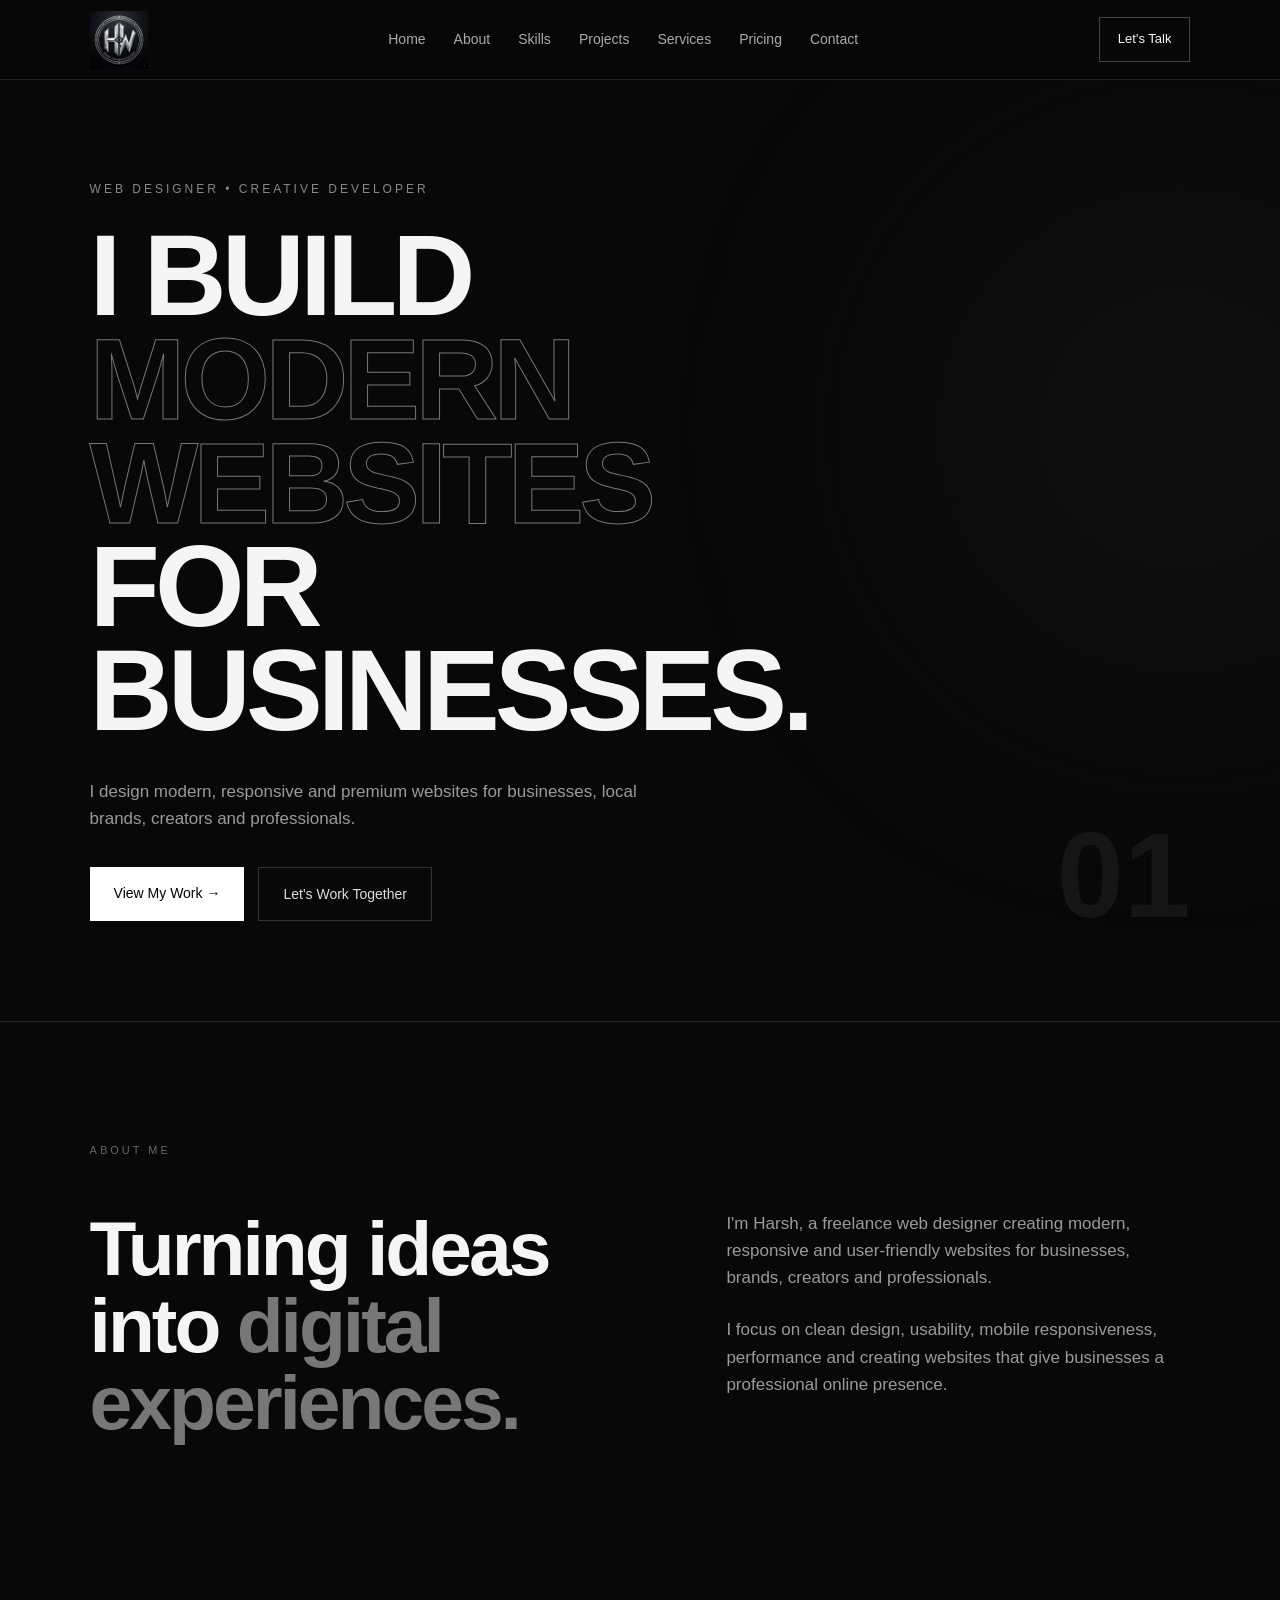
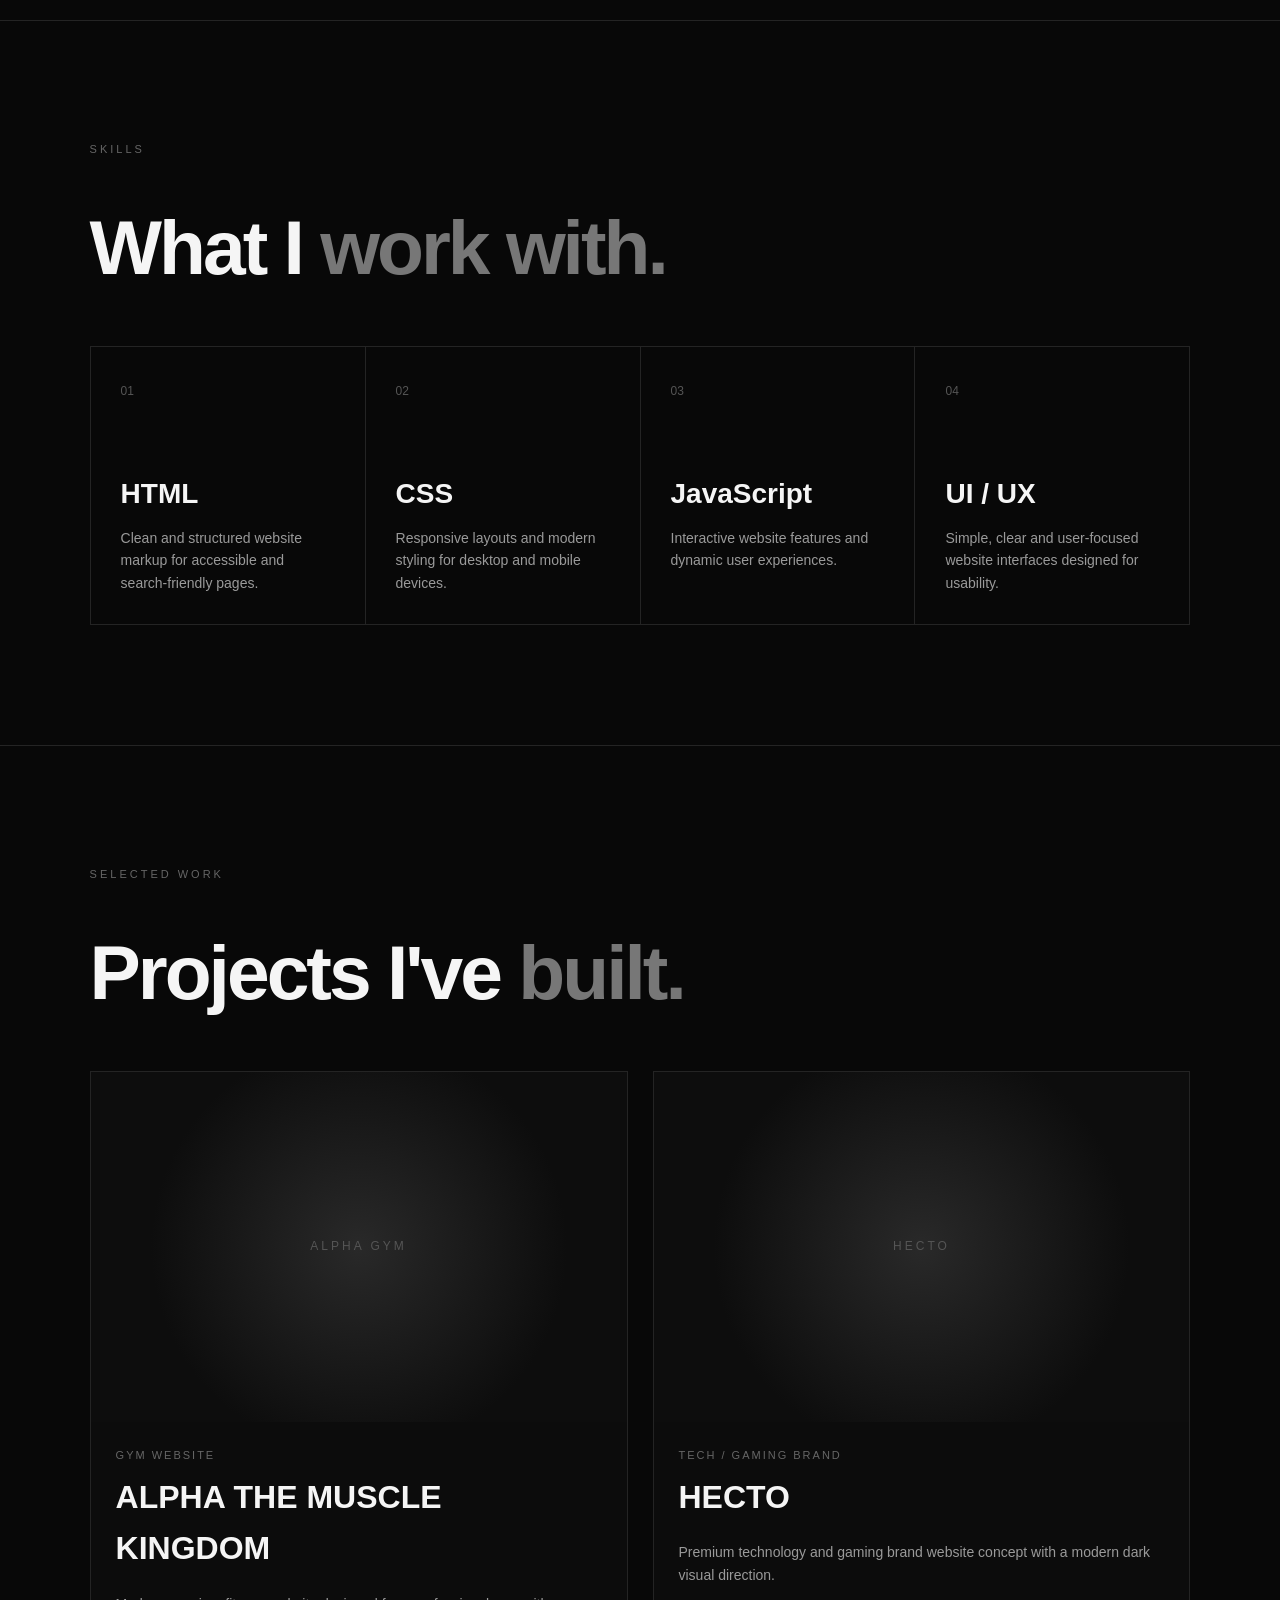
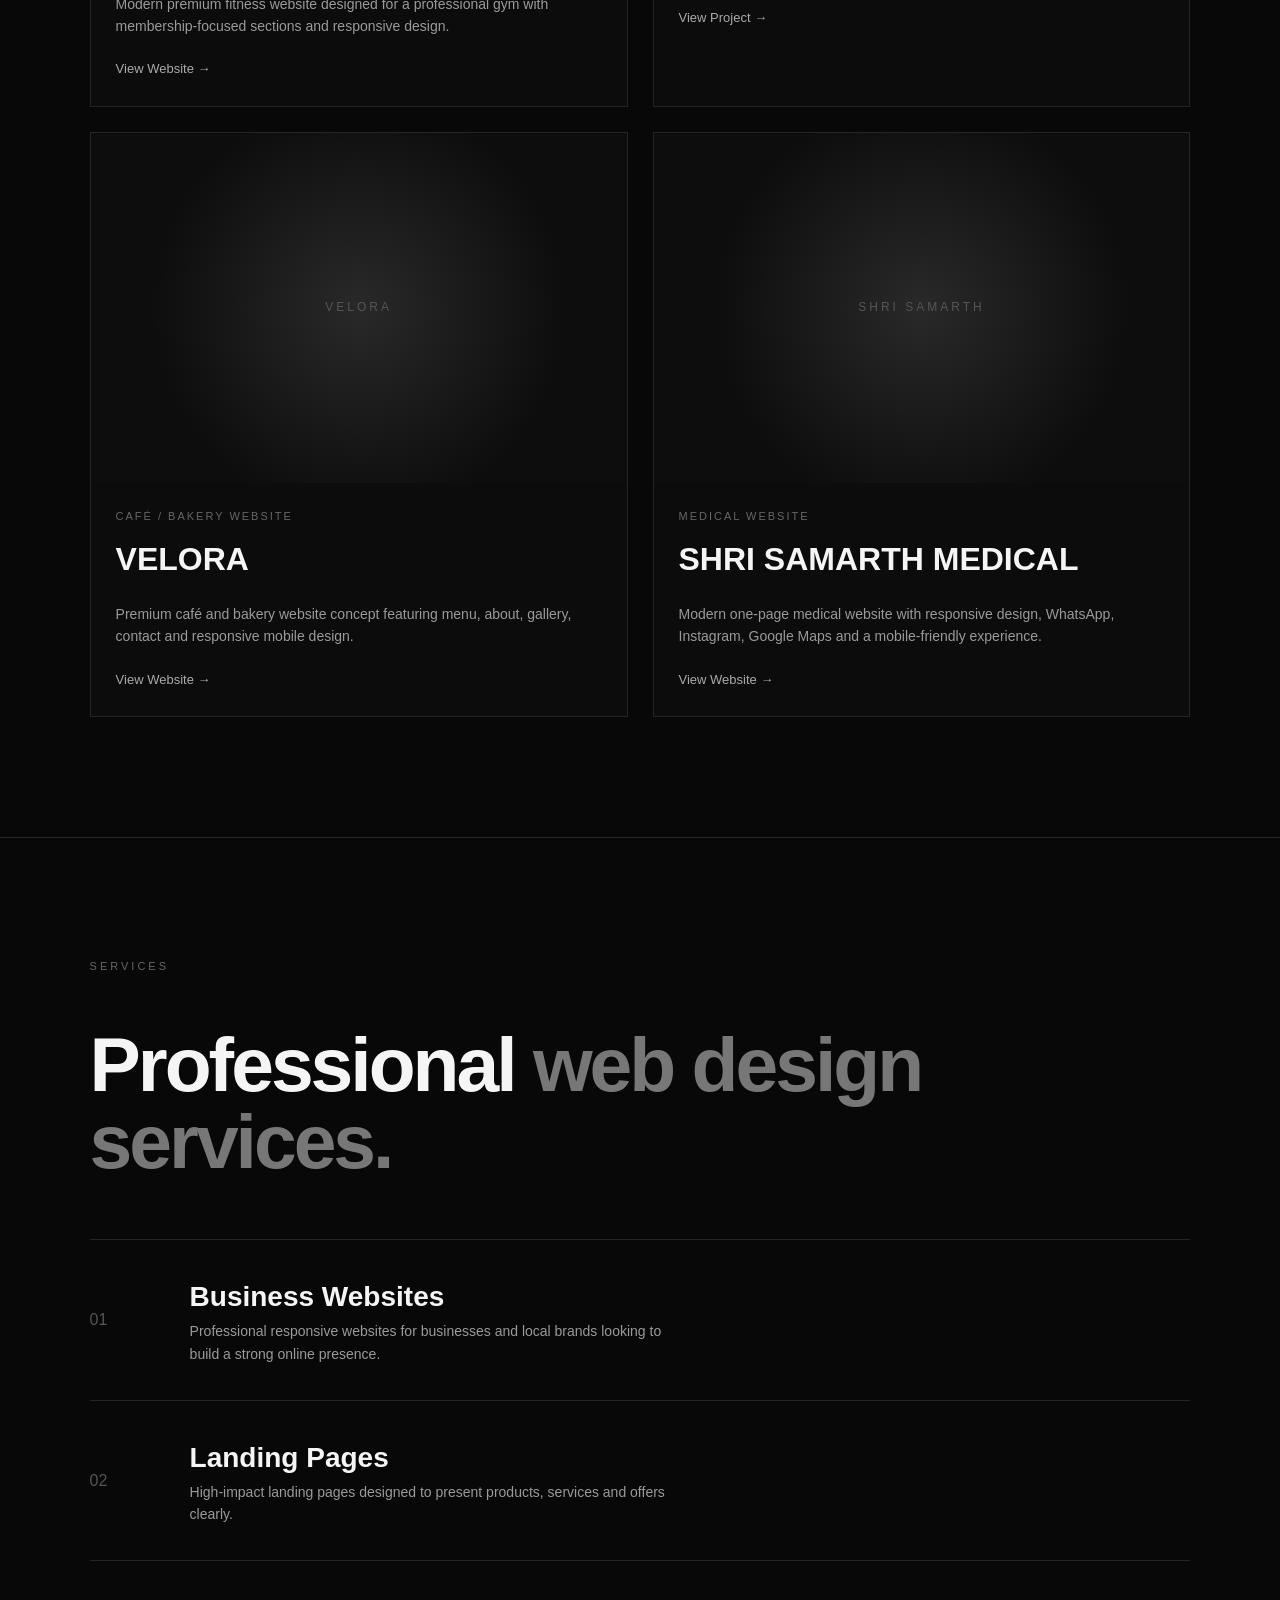
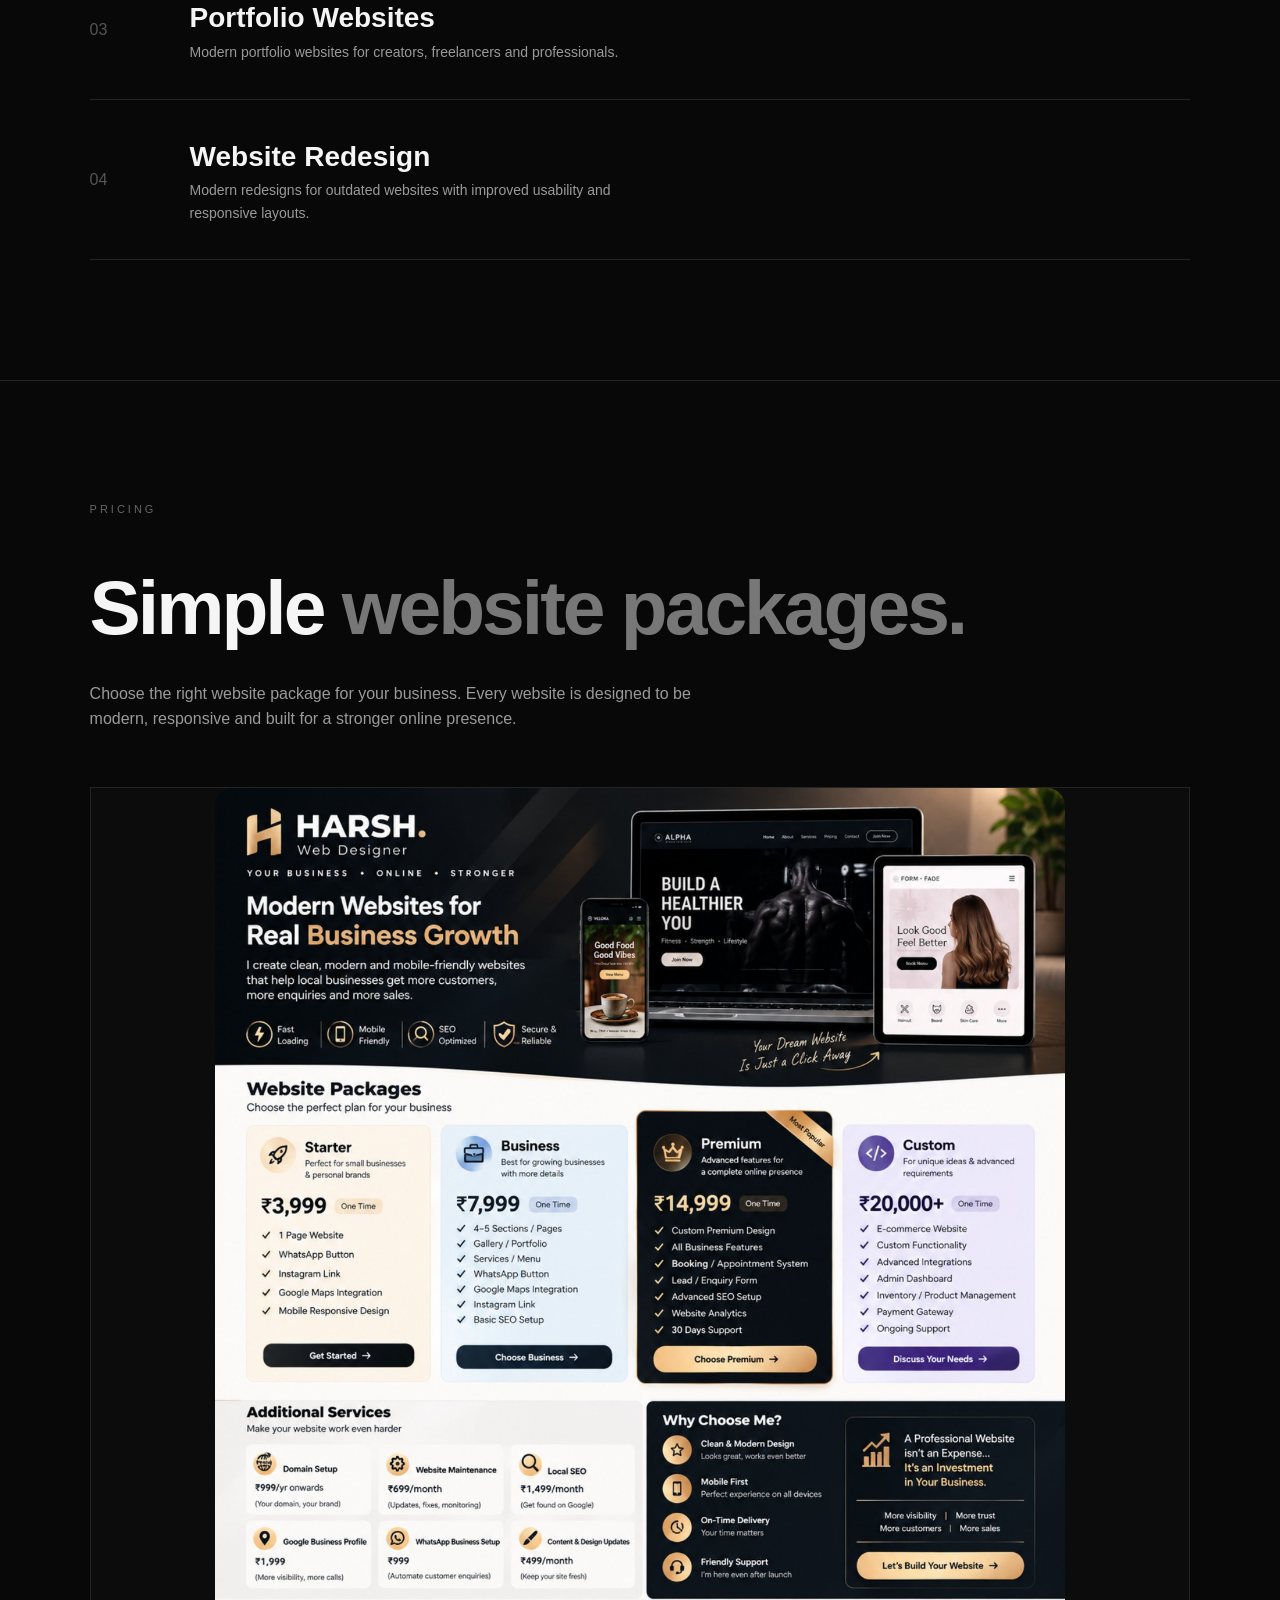
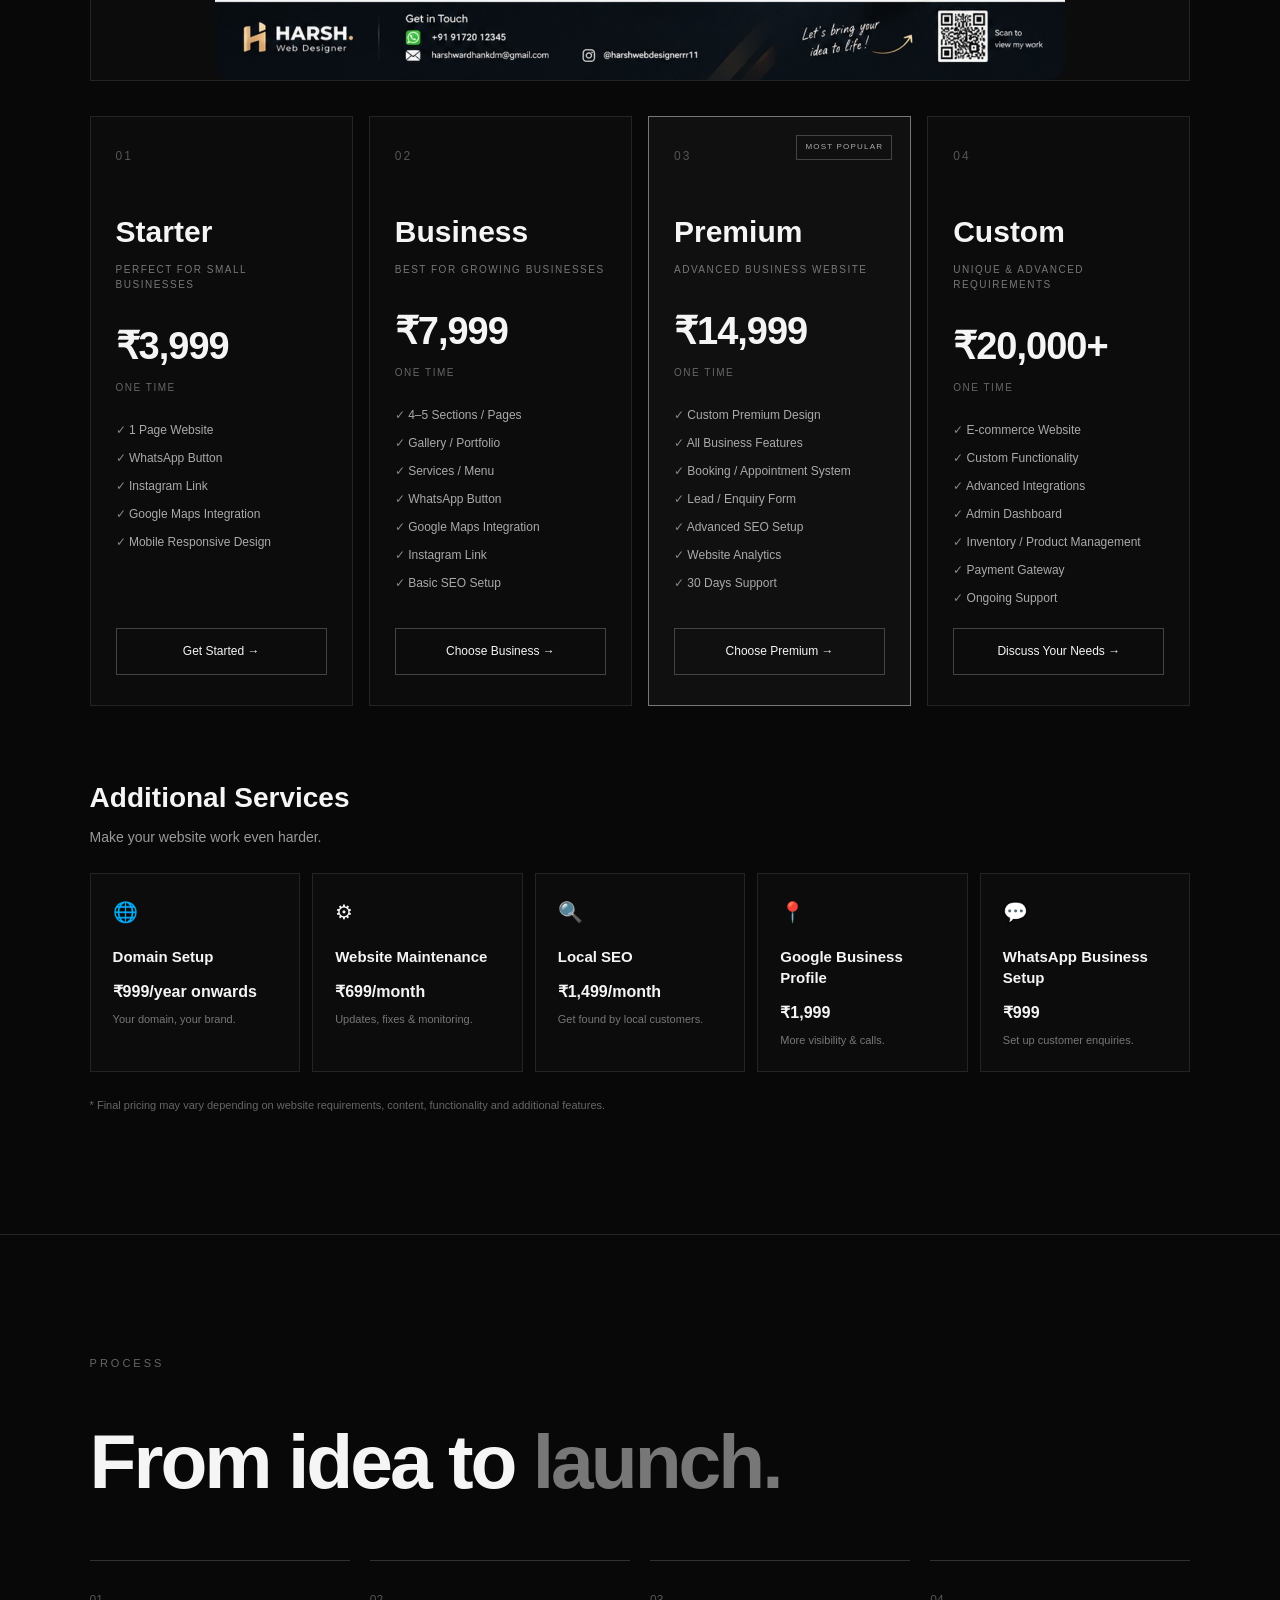
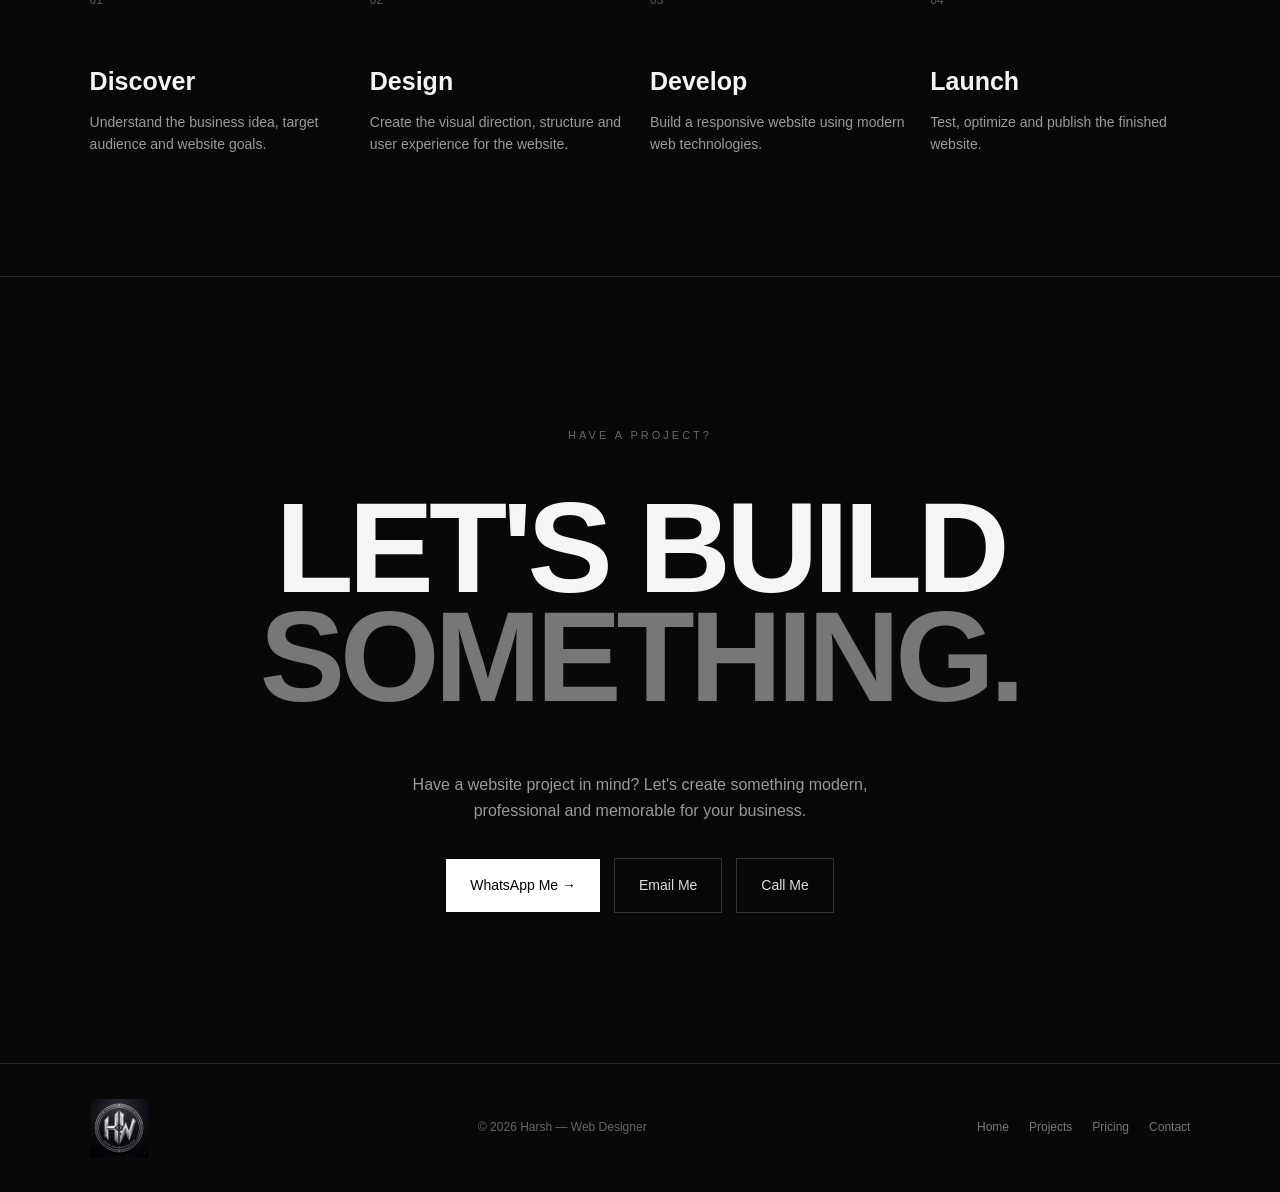
==== commit b43967a3: "Update monthly price from ₹600 to ₹699" ====
--- a/index.html
+++ b/index.html
@@ -1016,7 +1016,7 @@
                 </h4>
 
                 <div class="additional-price">
-                    ₹600/month
+                    ₹699/month
                 </div>
 
                 <p>
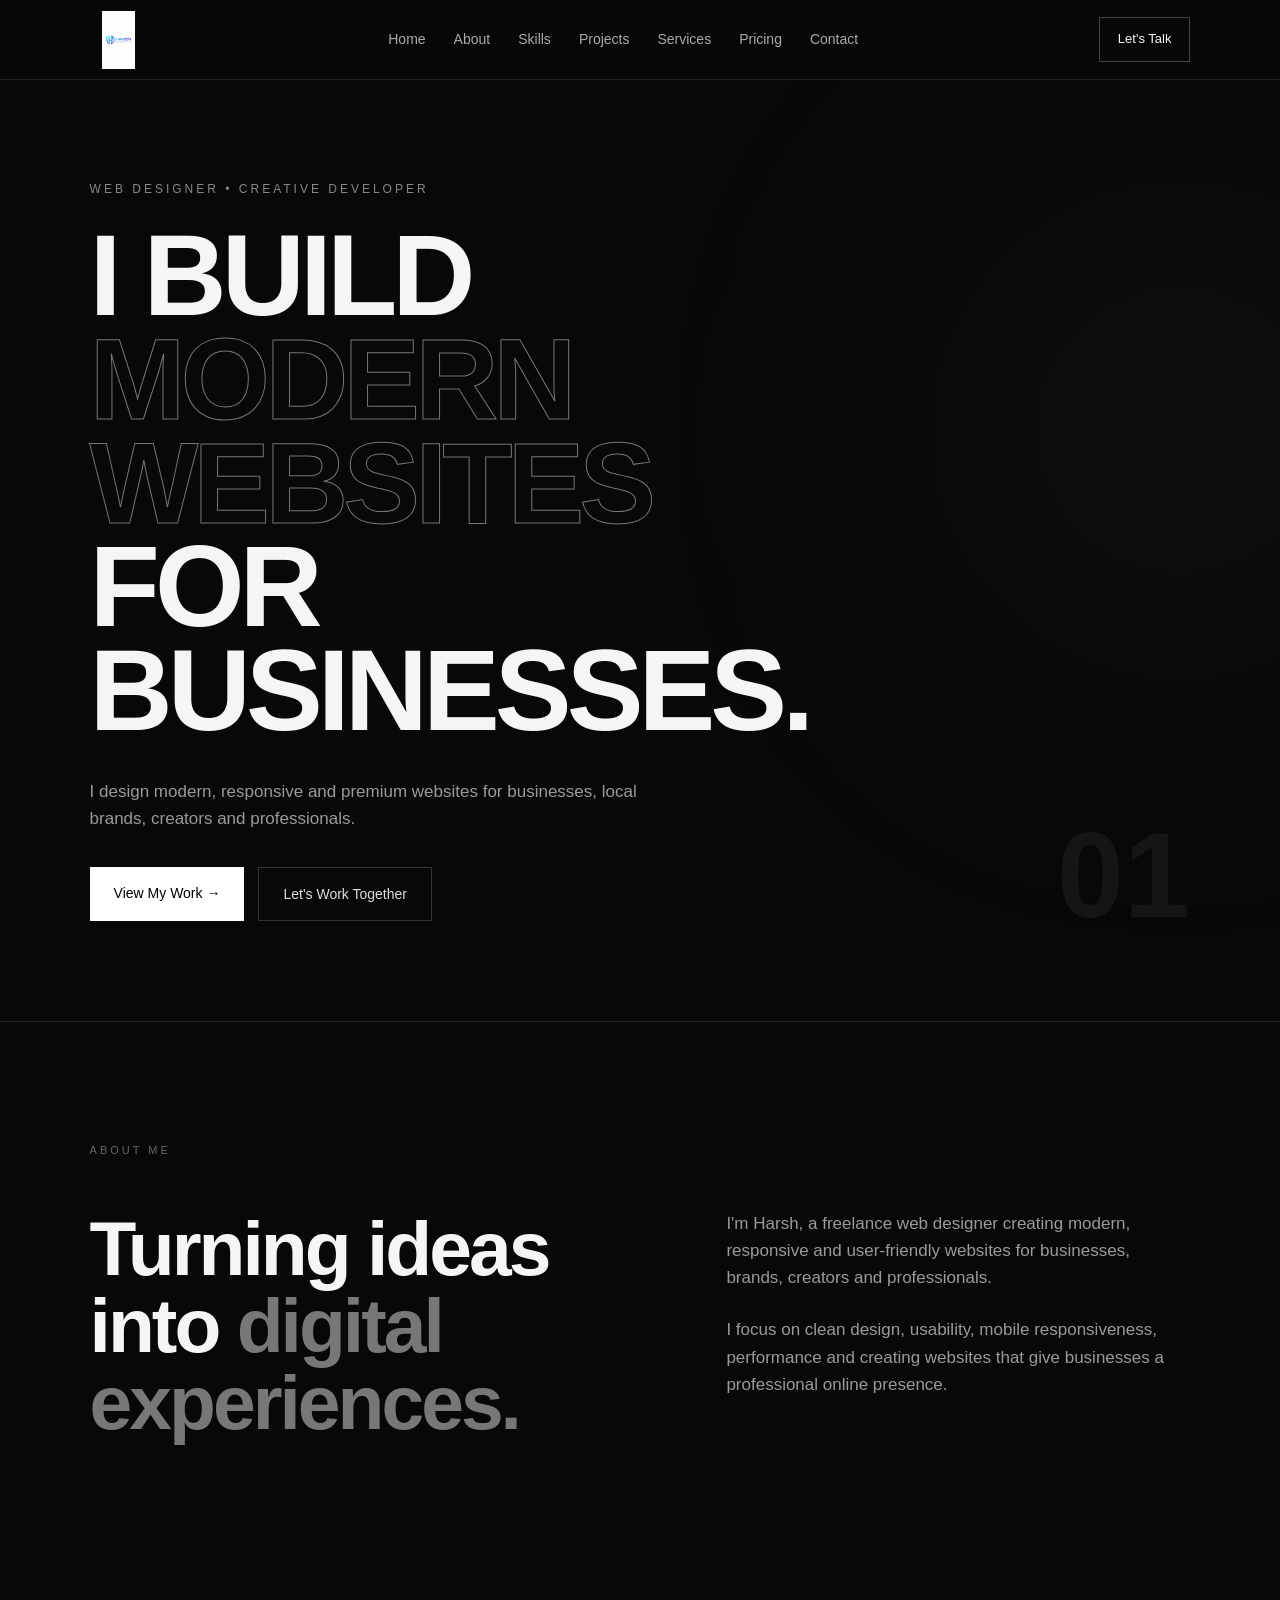
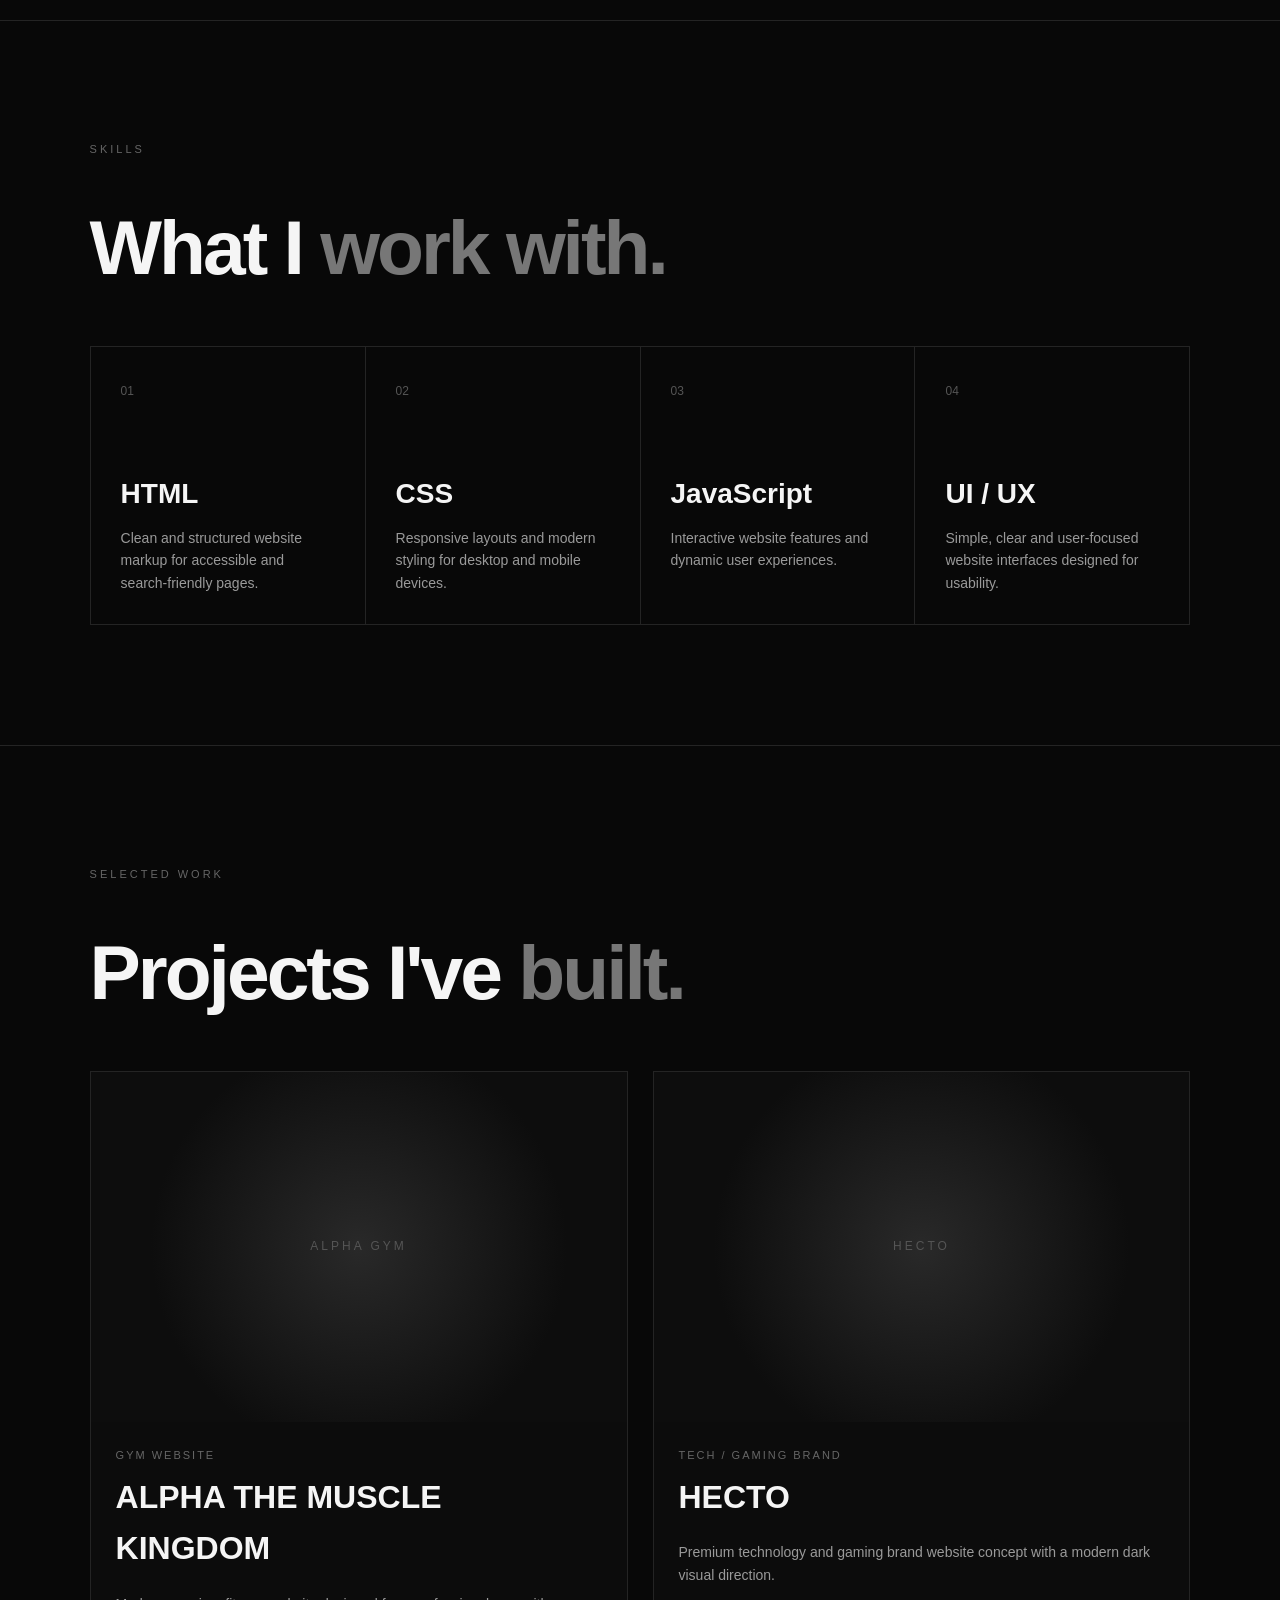
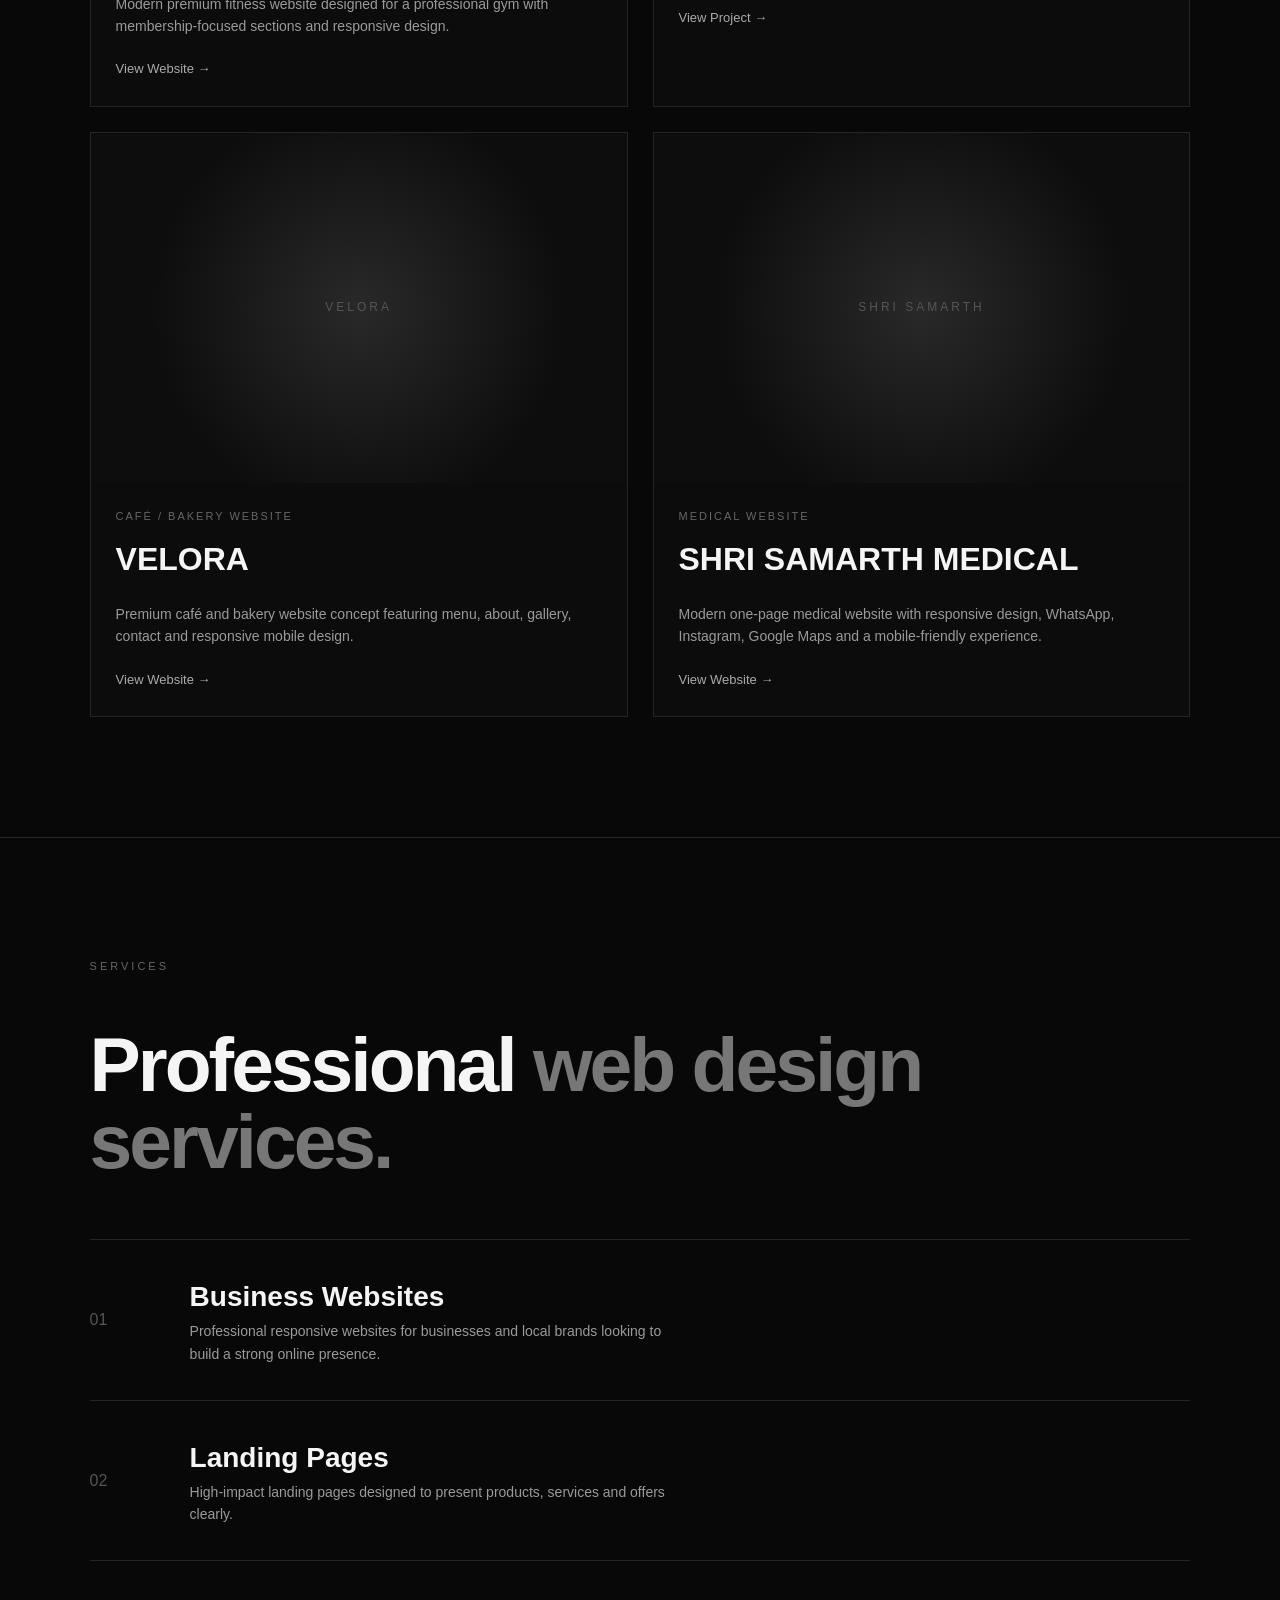
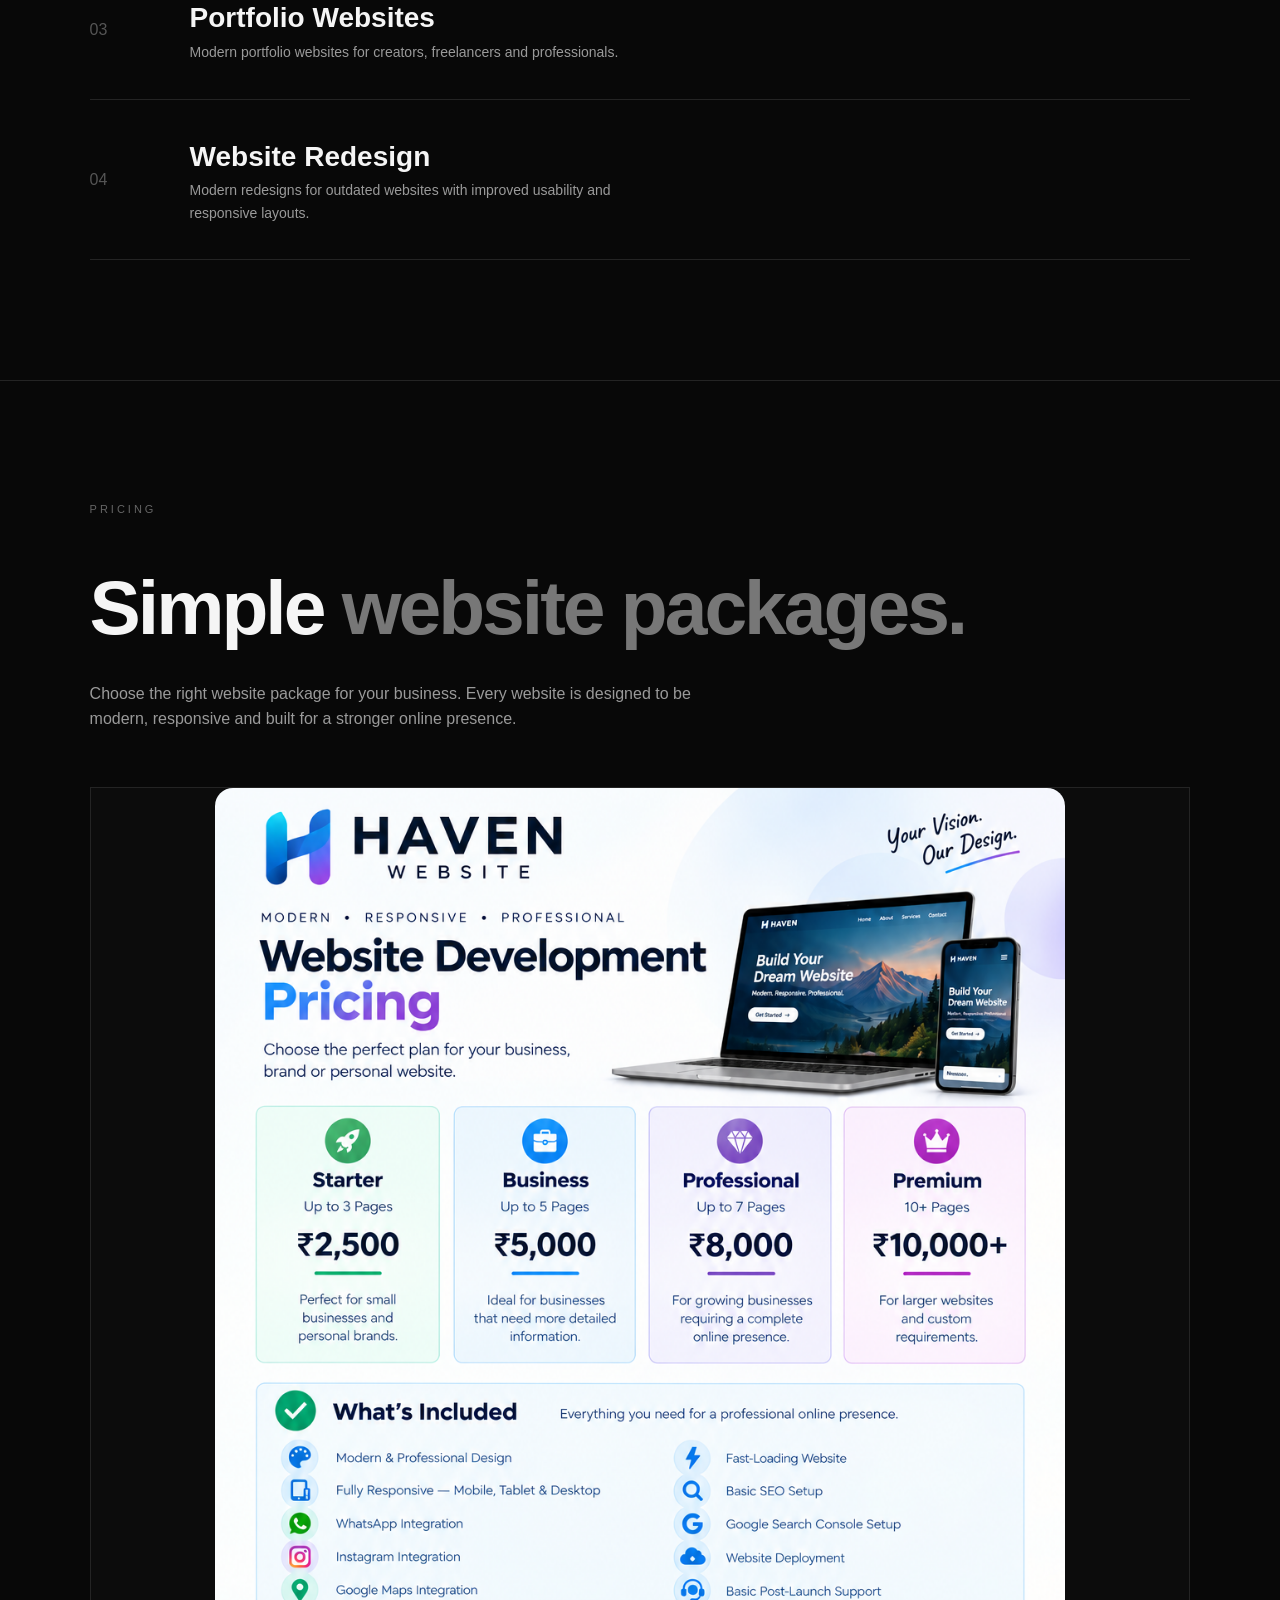
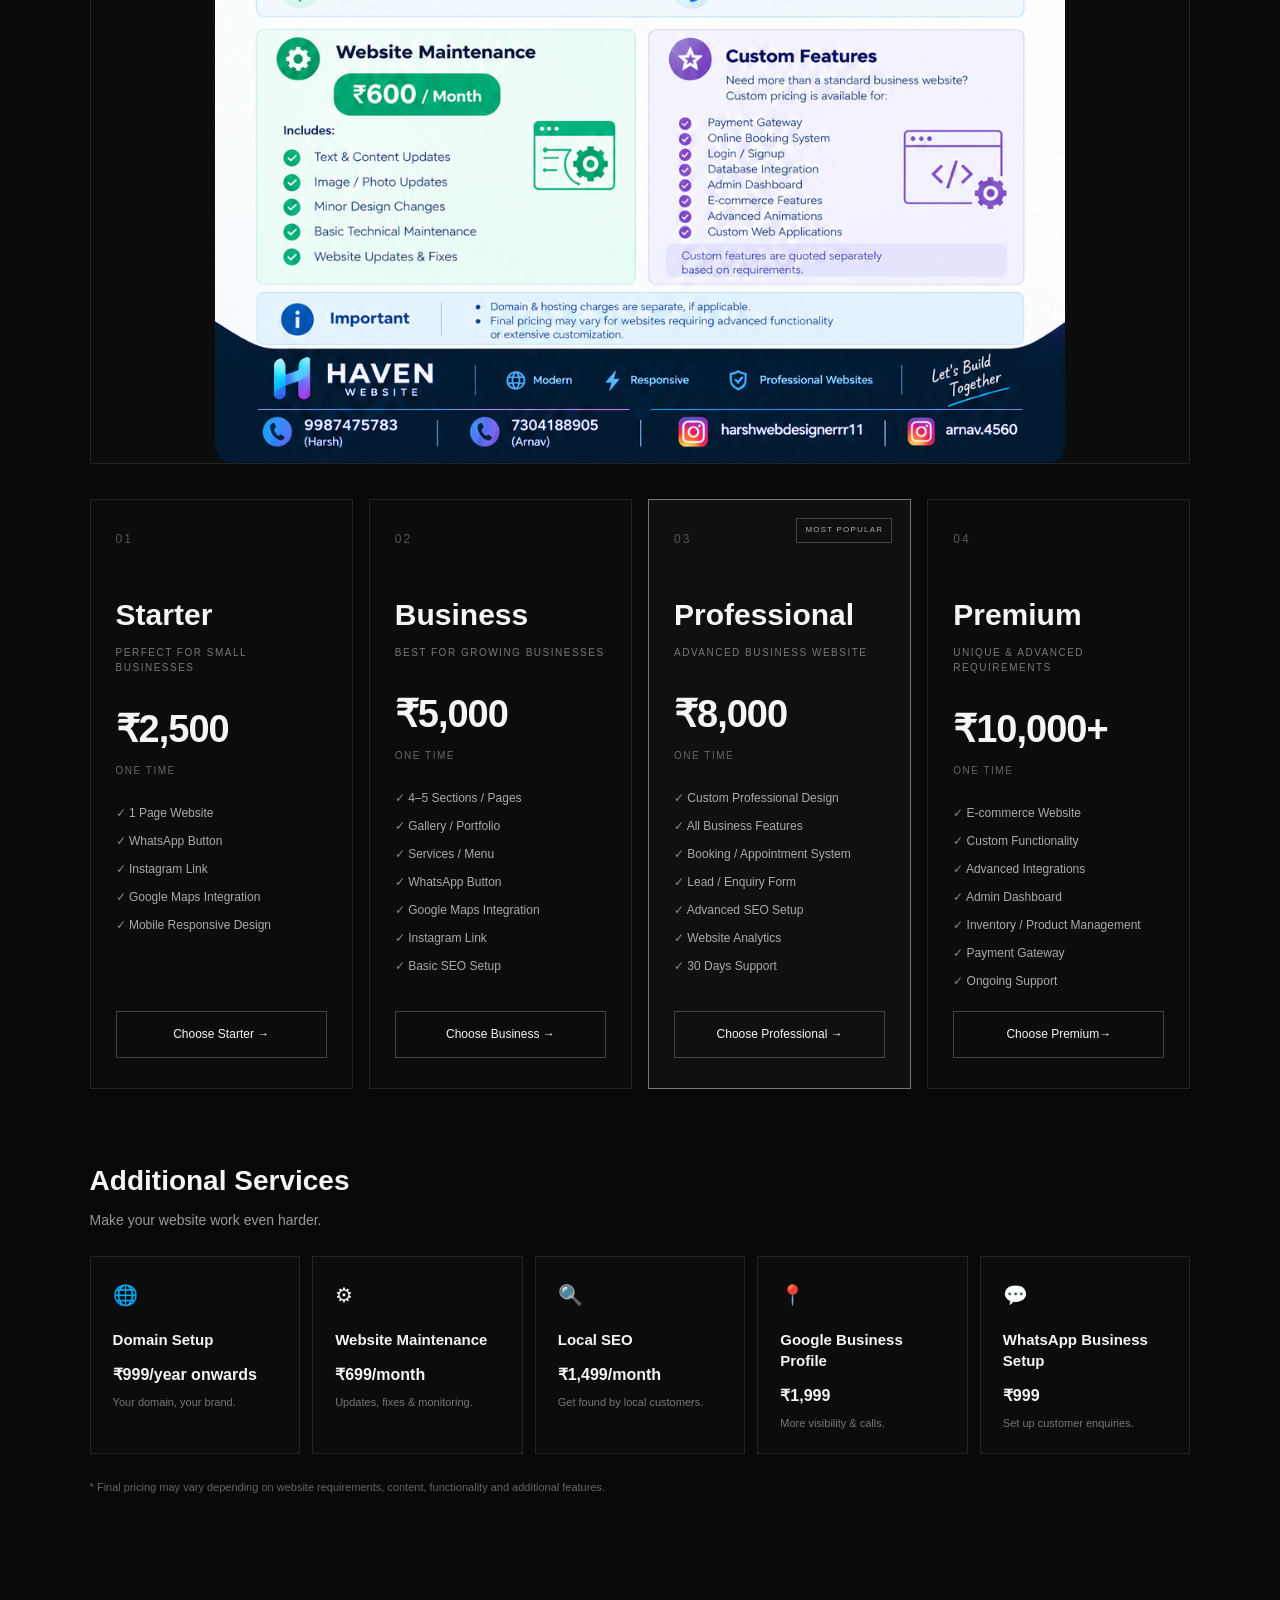
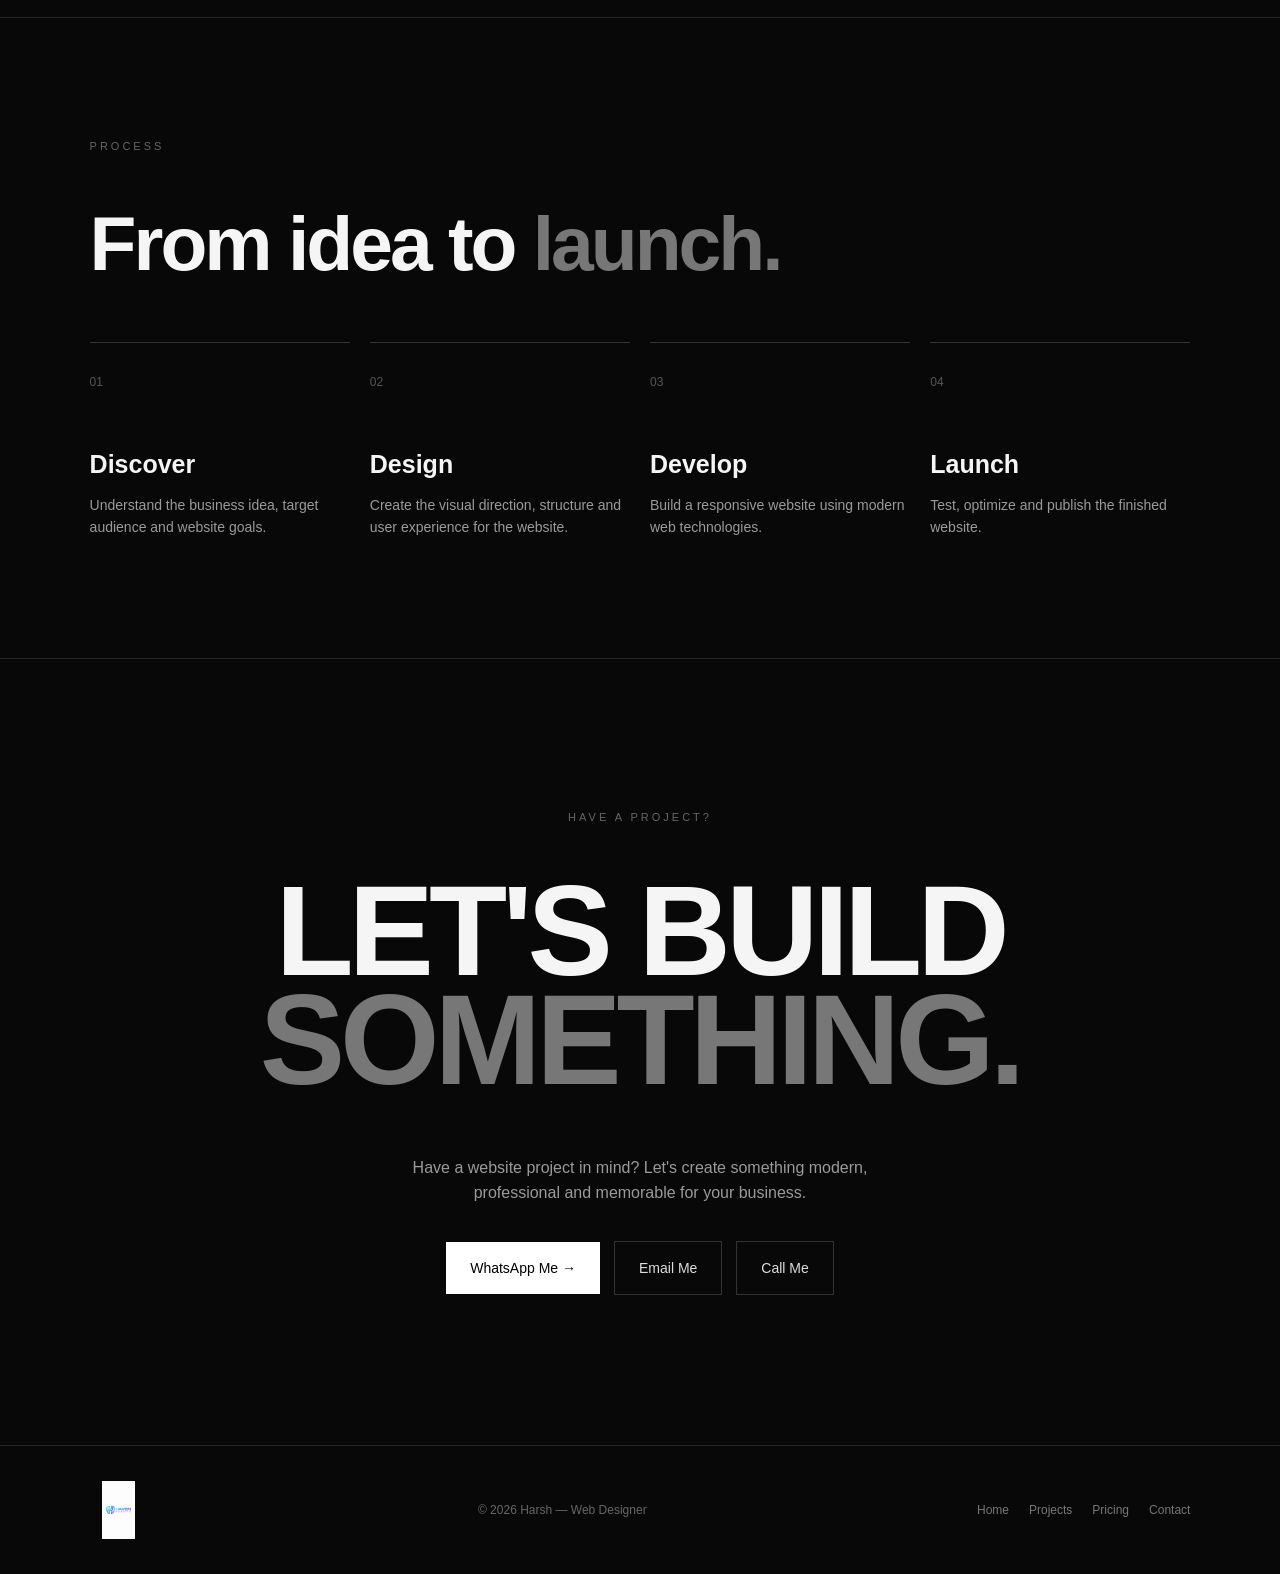
==== commit 51ed4555: "Update pricing and package names in index.html" ====
--- a/index.html
+++ b/index.html
@@ -788,7 +788,7 @@
             </p>
 
             <div class="pricing-price">
-                ₹3,999
+                ₹2,500
             </div>
 
             <p class="pricing-onetime">
@@ -809,7 +809,7 @@
                class="pricing-btn"
                target="_blank"
                rel="noopener noreferrer">
-                Get Started →
+                Choose Starter →
             </a>
 
         </div>
@@ -832,7 +832,7 @@
             </p>
 
             <div class="pricing-price">
-                ₹7,999
+                ₹5,000
             </div>
 
             <p class="pricing-onetime">
@@ -861,7 +861,7 @@
         </div>
 
 
-        <!-- PREMIUM -->
+        <!-- PROFESSIONAL -->
 
         <div class="pricing-card featured">
 
@@ -874,7 +874,7 @@
             </span>
 
             <h3>
-                Premium
+                Professional 
             </h3>
 
             <p class="pricing-type">
@@ -882,7 +882,7 @@
             </p>
 
             <div class="pricing-price">
-                ₹14,999
+                ₹8,000
             </div>
 
             <p class="pricing-onetime">
@@ -891,7 +891,7 @@
 
             <ul>
 
-                <li>Custom Premium Design</li>
+                <li>Custom Professional Design</li>
                 <li>All Business Features</li>
                 <li>Booking / Appointment System</li>
                 <li>Lead / Enquiry Form</li>
@@ -905,13 +905,13 @@
                class="pricing-btn"
                target="_blank"
                rel="noopener noreferrer">
-                Choose Premium →
+                Choose Professional →
             </a>
 
         </div>
 
 
-        <!-- CUSTOM -->
+        <!-- PREMIUM -->
 
         <div class="pricing-card">
 
@@ -920,7 +920,7 @@
             </span>
 
             <h3>
-                Custom
+                Premium 
             </h3>
 
             <p class="pricing-type">
@@ -928,7 +928,7 @@
             </p>
 
             <div class="pricing-price">
-                ₹20,000+
+                ₹10,000+
             </div>
 
             <p class="pricing-onetime">
@@ -951,7 +951,7 @@
                class="pricing-btn"
                target="_blank"
                rel="noopener noreferrer">
-                Discuss Your Needs →
+                Choose Premium→
             </a>
 
         </div>
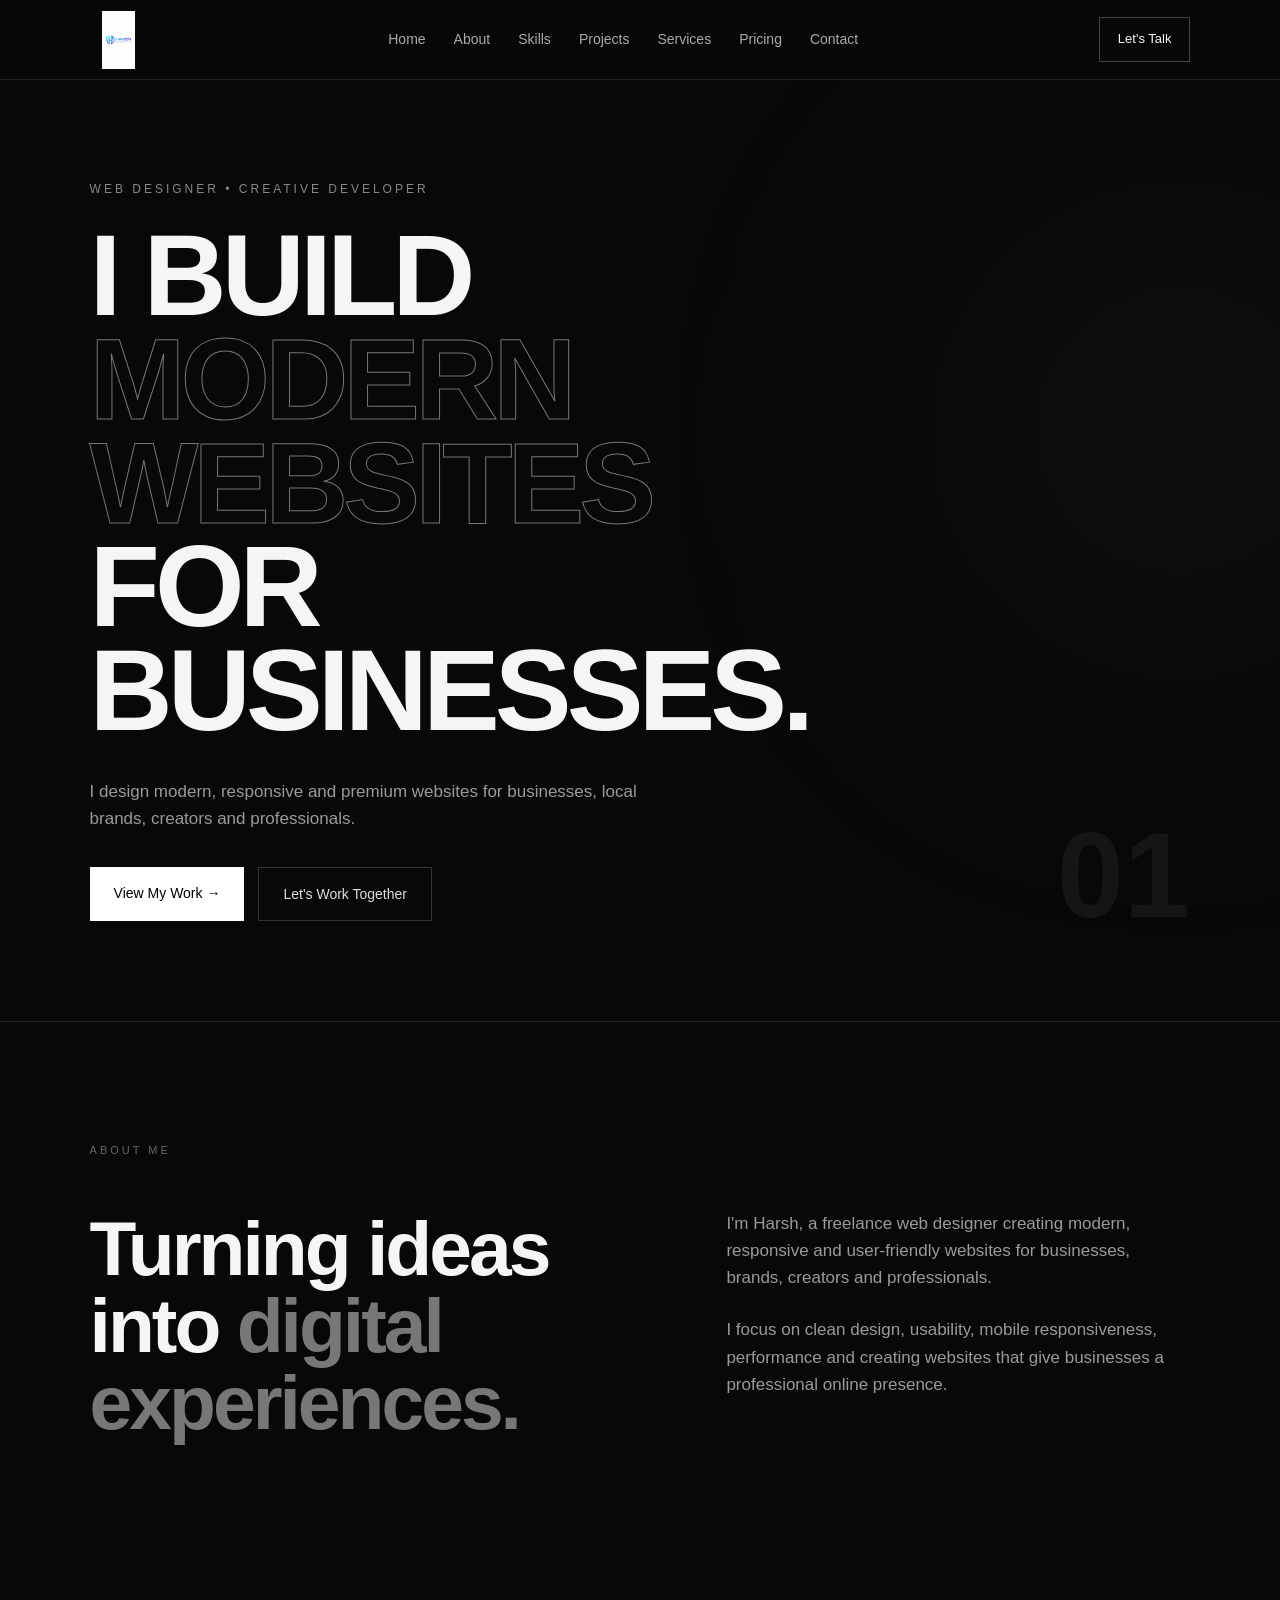
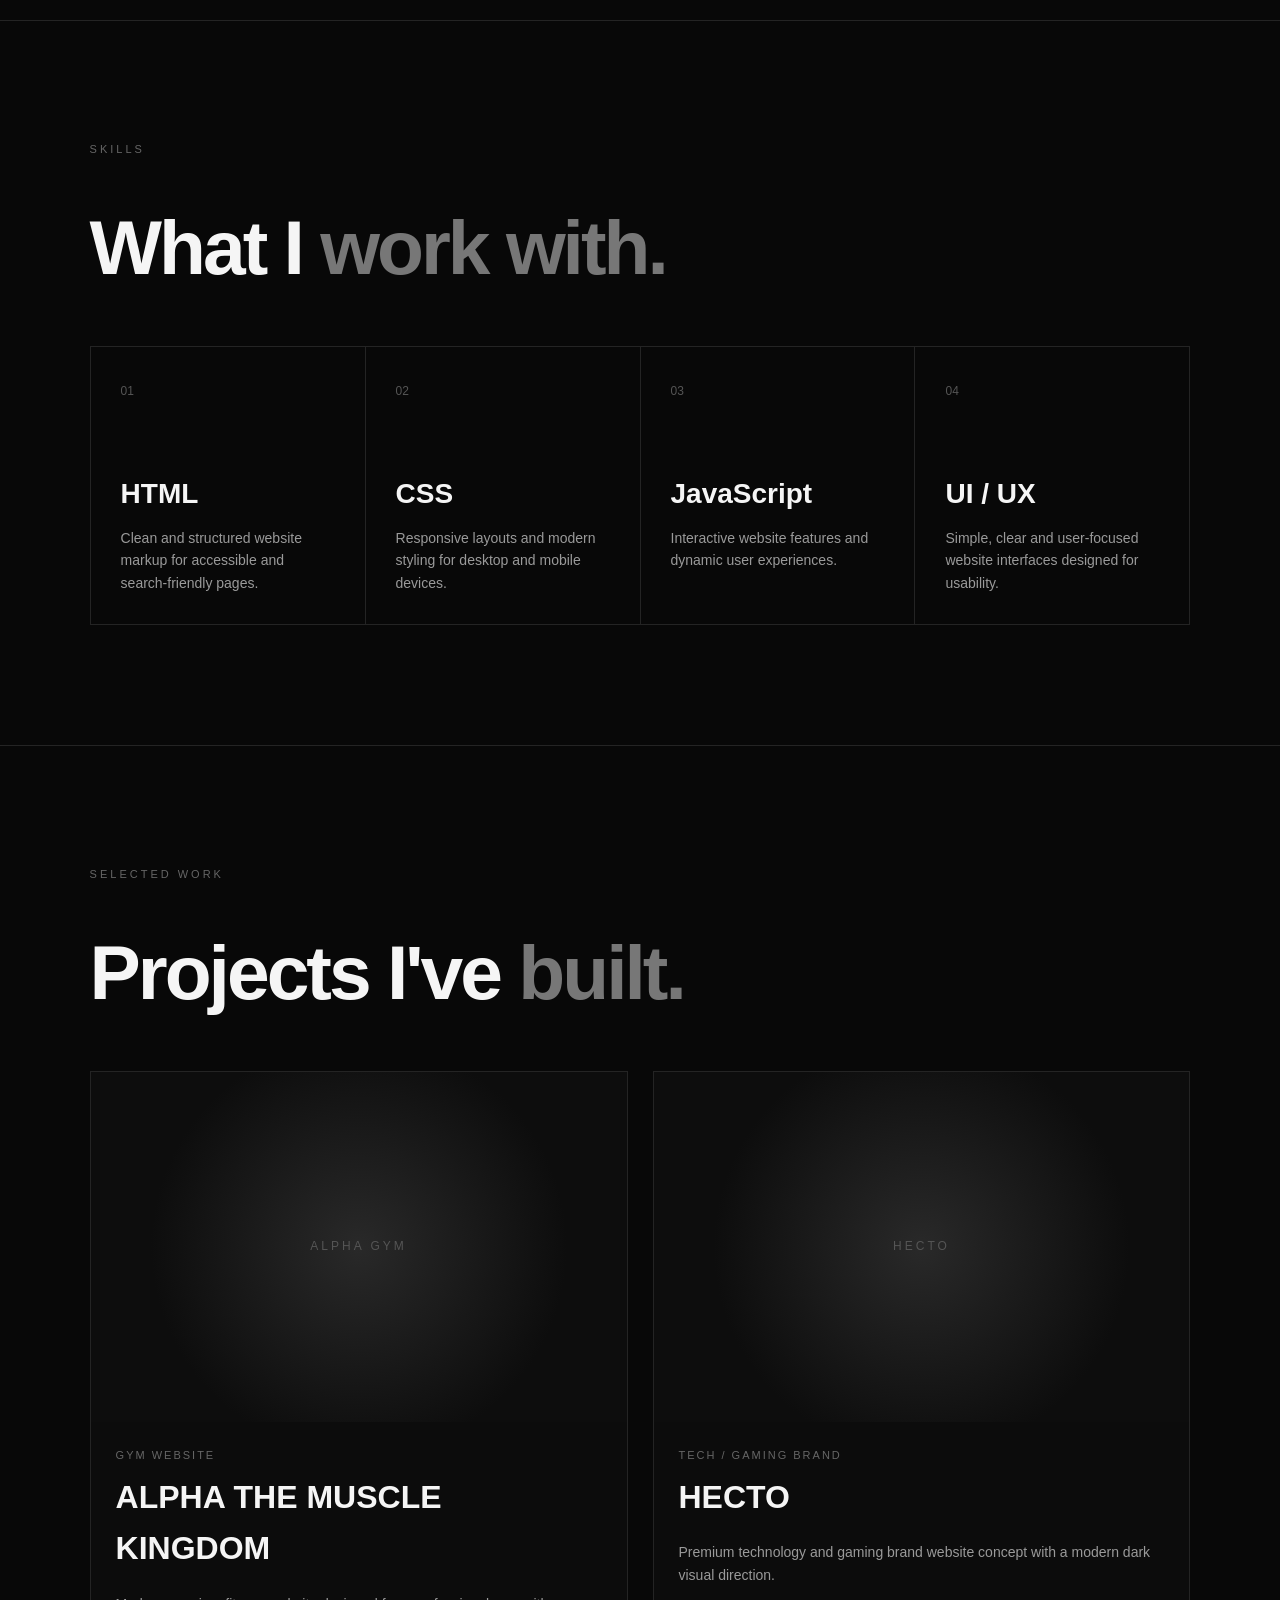
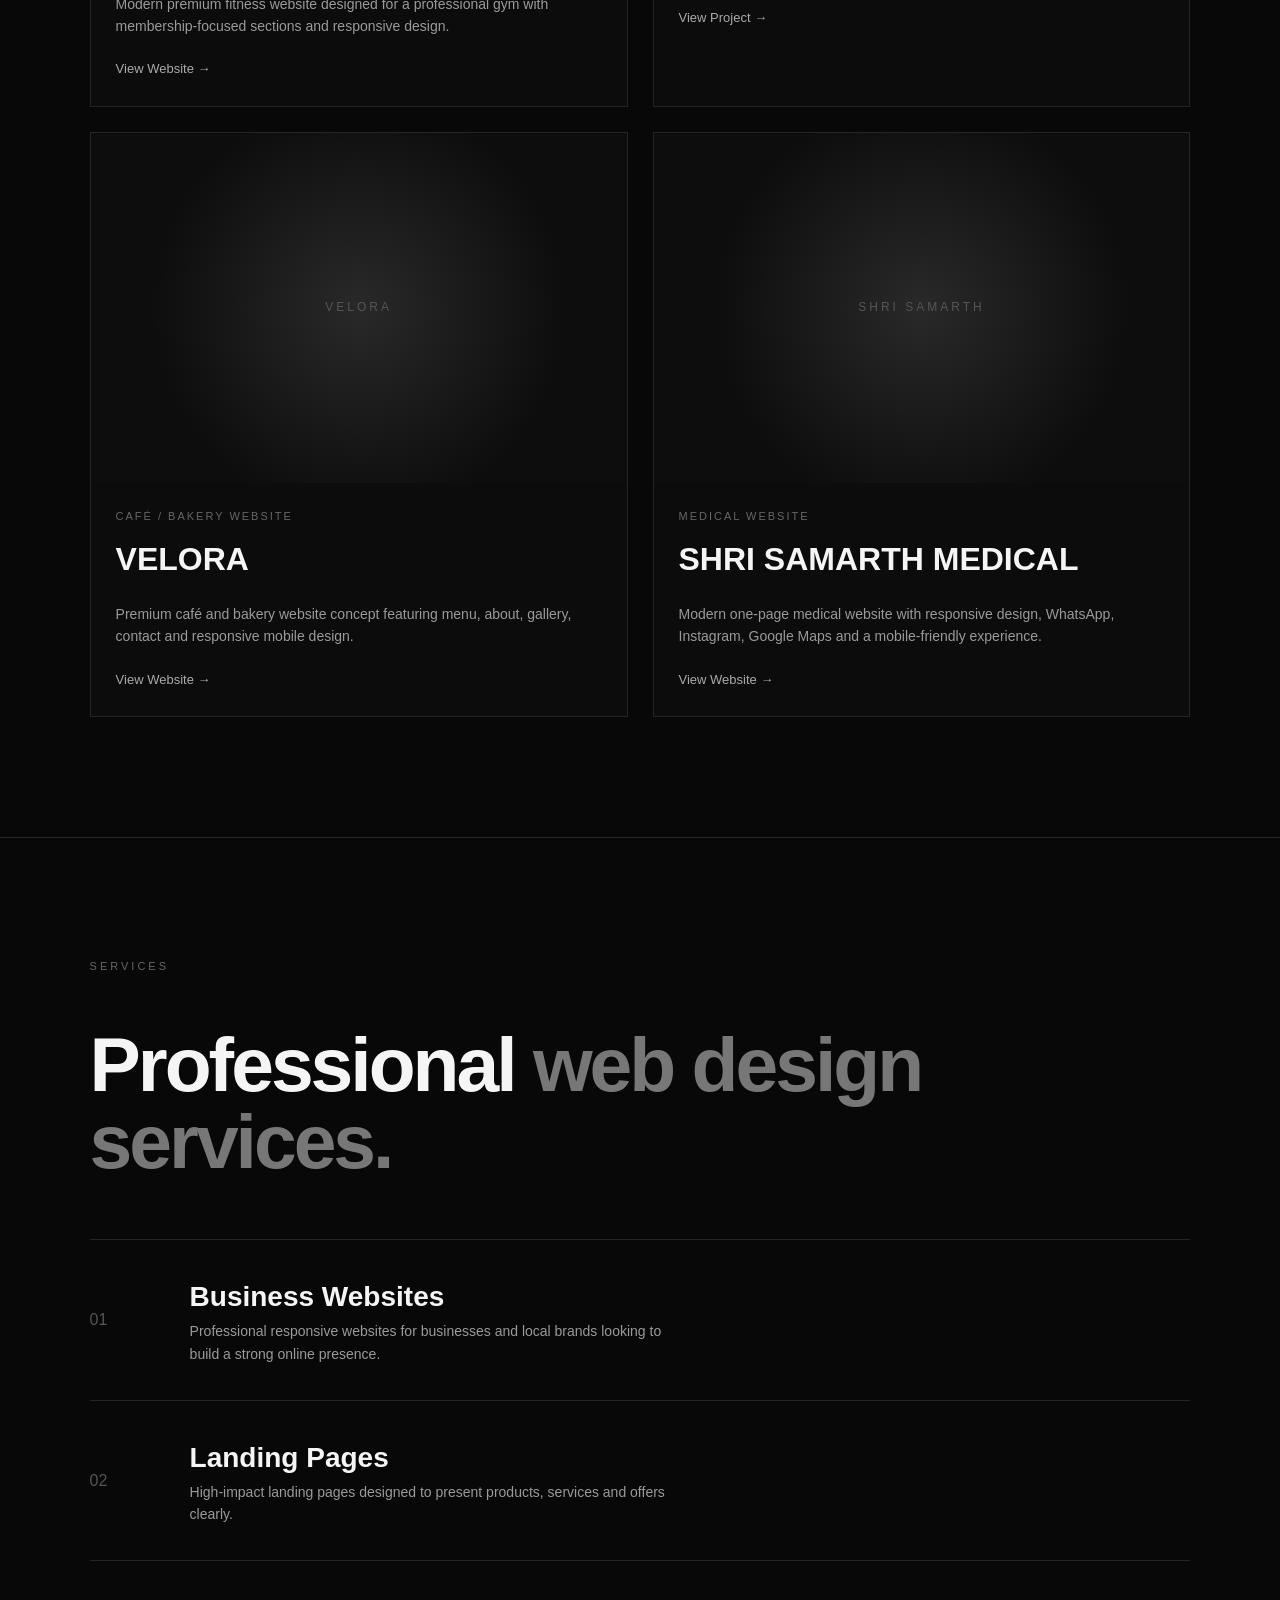
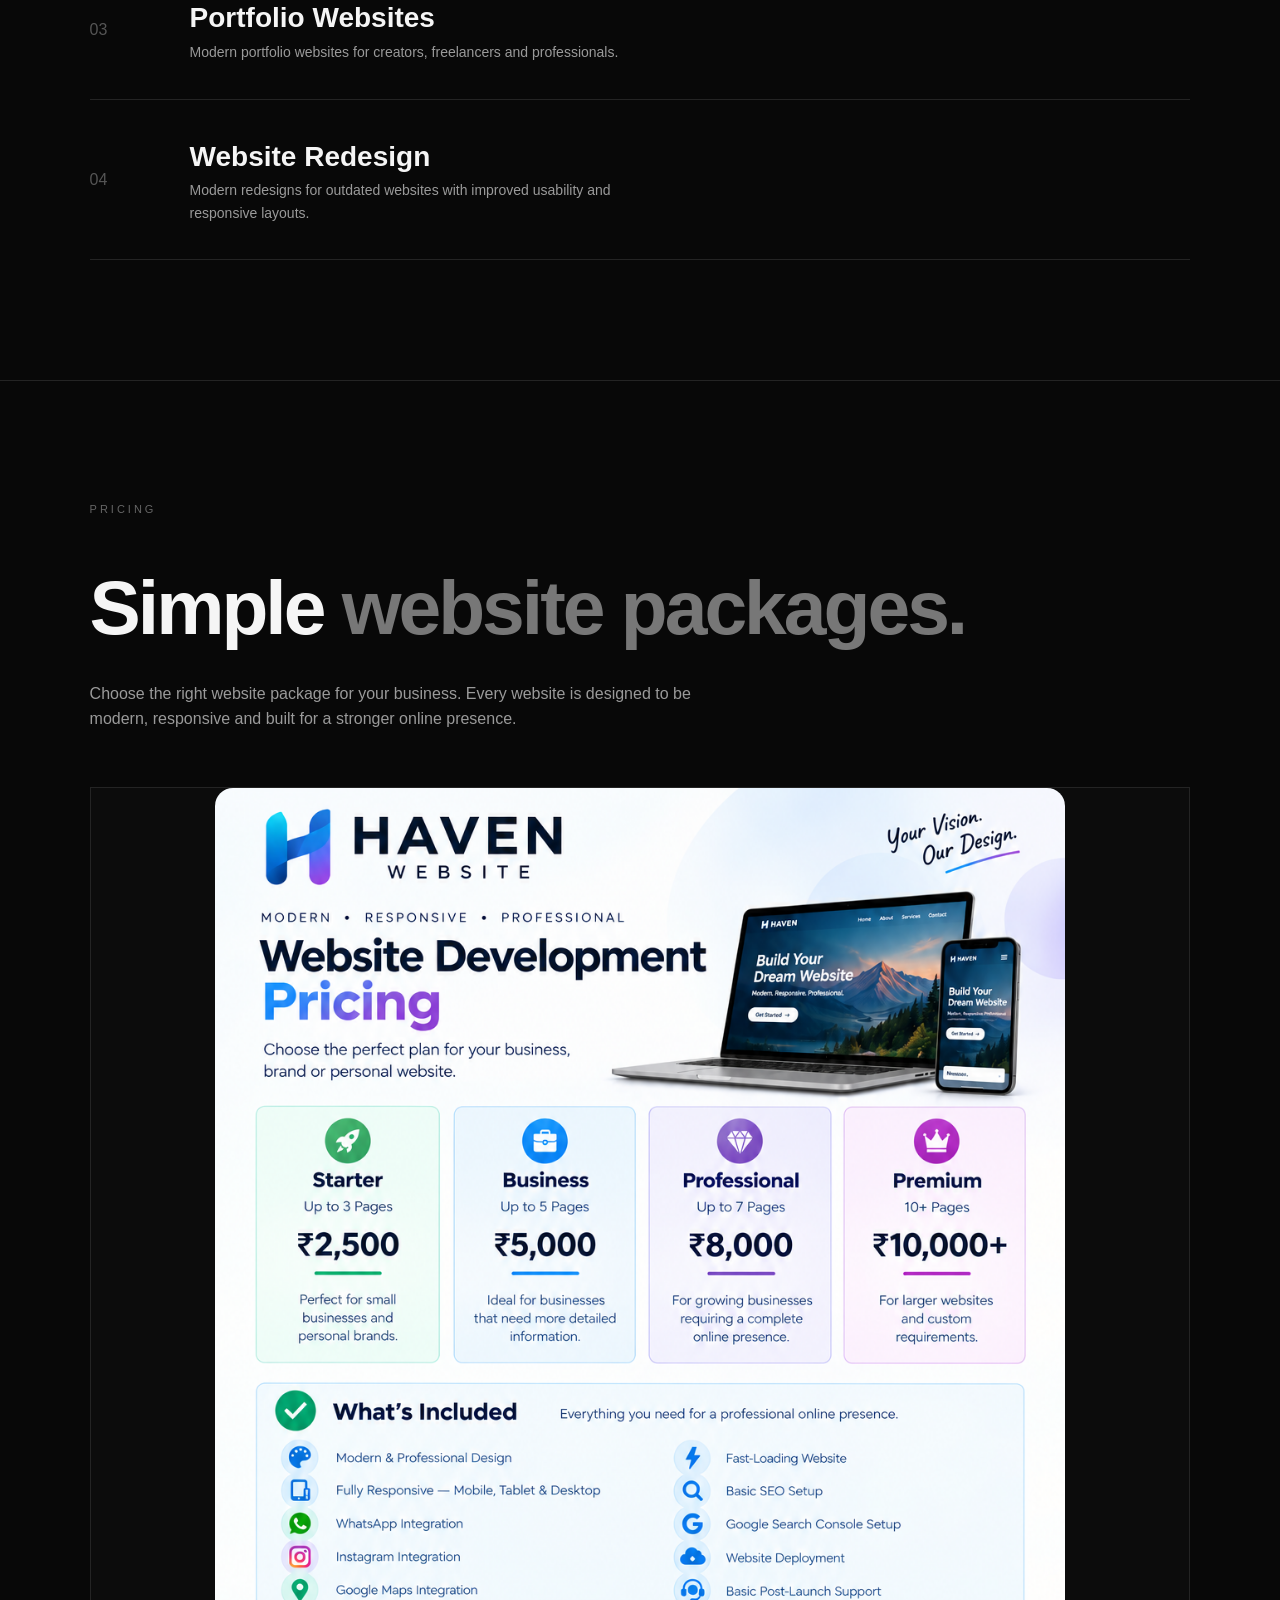
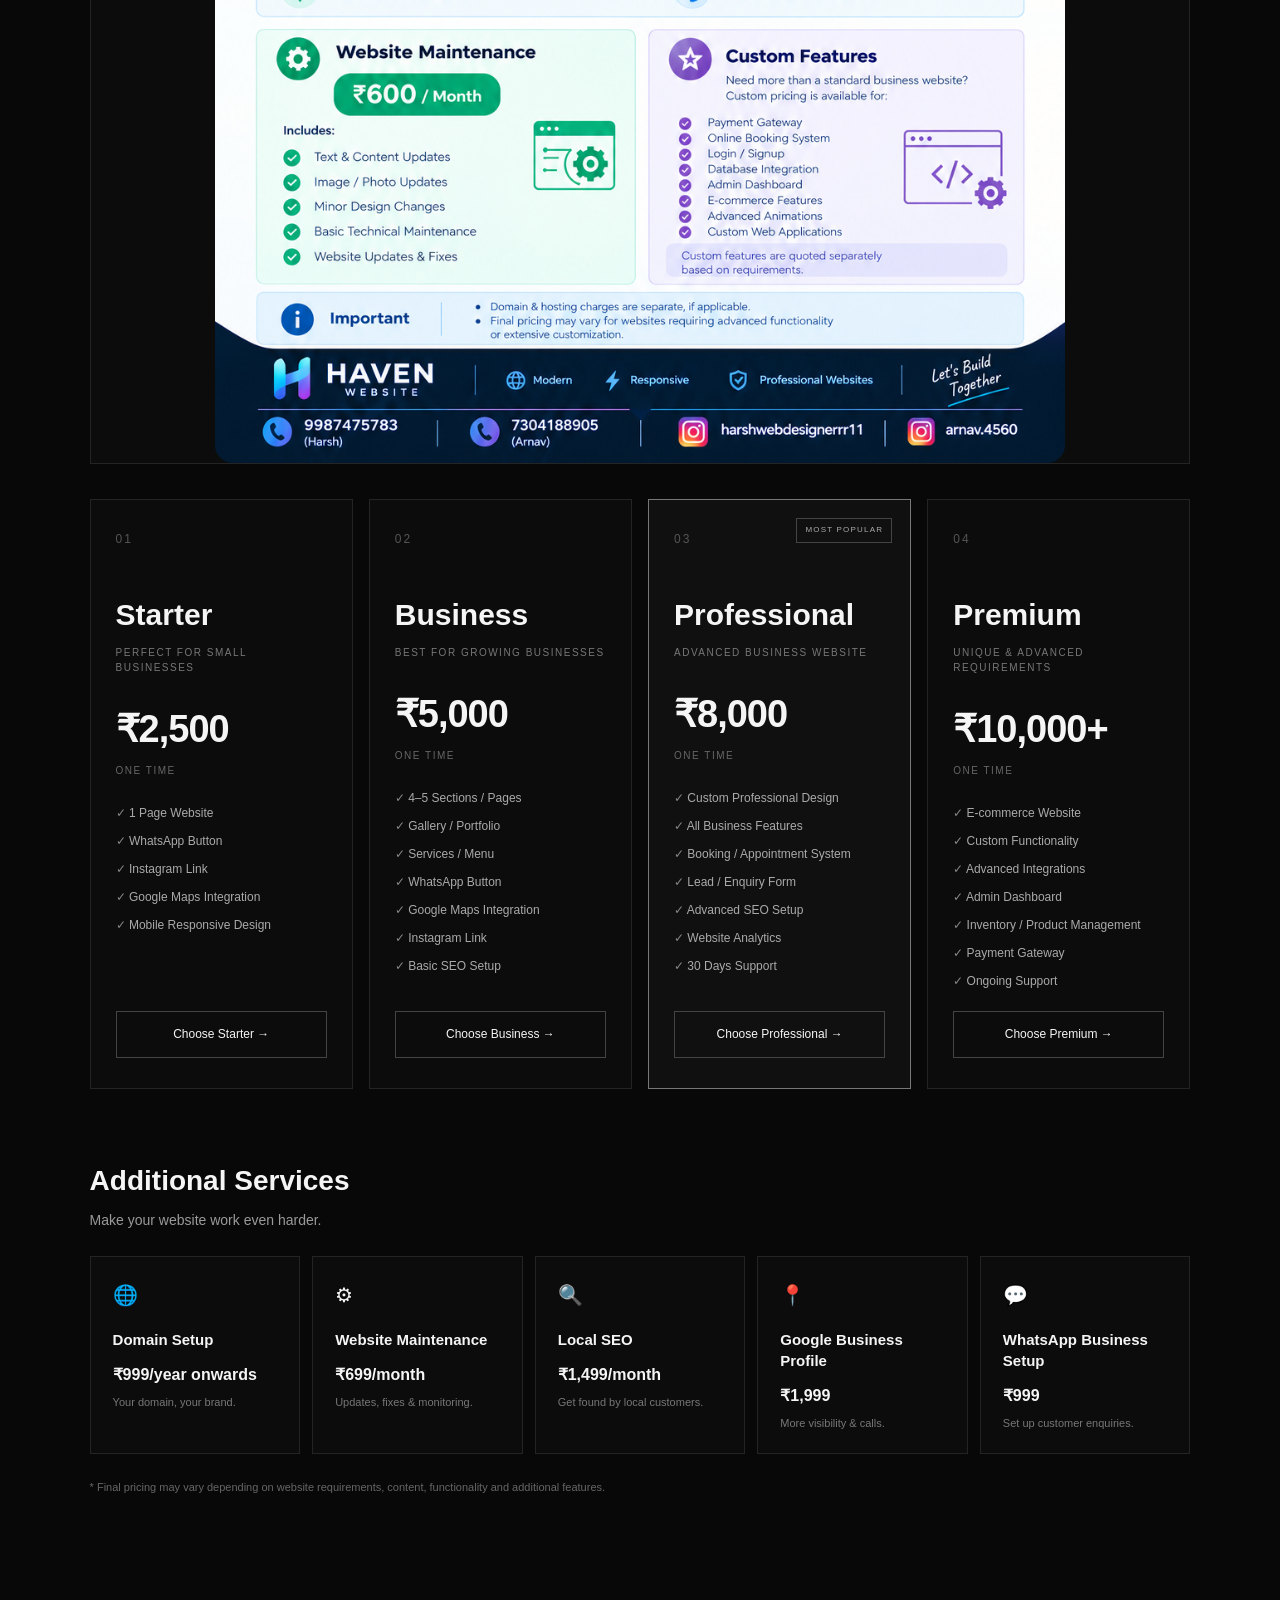
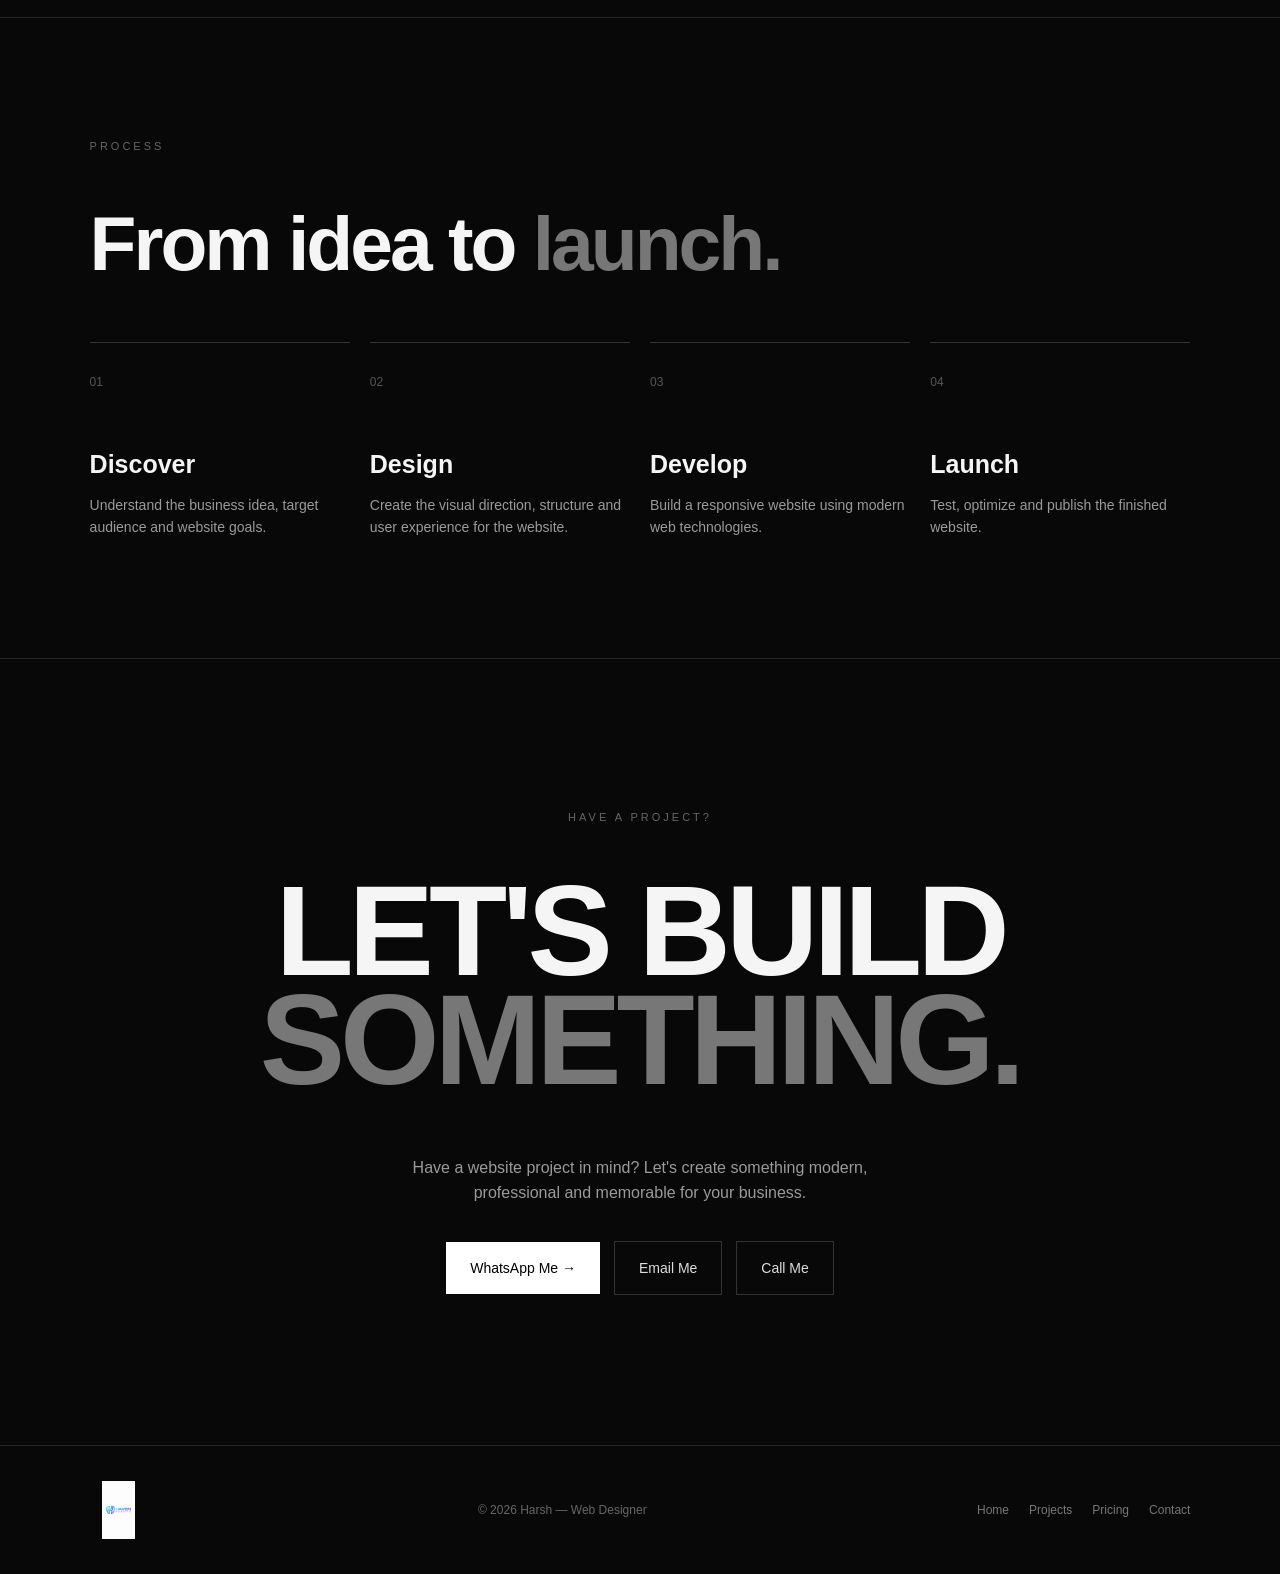
==== commit 5eef37c7: "Update logo and pricing image paths" ====
--- a/index.html
+++ b/index.html
@@ -47,7 +47,7 @@
           content="https://harshwebstudio.github.io/harsh-portfolio/">
 
     <meta property="og:image"
-          content="https://harshwebstudio.github.io/harsh-portfolio/logo.jpg">
+          content="https://harshwebstudio.github.io/harsh-portfolio/assets/logo.jpeg">
 
     <meta property="og:site_name"
           content="Harsh Web Studio">
@@ -64,13 +64,13 @@
           content="Modern, responsive and premium websites designed by Harsh.">
 
     <meta name="twitter:image"
-          content="https://harshwebstudio.github.io/harsh-portfolio/logo.jpg">
+          content="https://harshwebstudio.github.io/harsh-portfolio/assets/logo.jpeg">
 
     <!-- ================= FAVICON ================= -->
 
     <link rel="icon"
           type="image/jpeg"
-          href="logo.jpg">
+          href="assets/logo.jpeg">
 
     <!-- ================= STYLESHEET ================= -->
 
@@ -78,55 +78,56 @@
           href="style.css">
 
     <!-- ================================
-     ADVANCED STRUCTURED DATA
-================================= -->
-
-<script type="application/ld+json">
-{
-  "@context": "https://schema.org",
-  "@graph": [
-
+         ADVANCED STRUCTURED DATA
+    ================================= -->
+
+    <script type="application/ld+json">
     {
-      "@type": "Person",
-      "@id": "https://harshwebstudio.github.io/harsh-portfolio/#person",
-      "name": "Harsh",
-      "jobTitle": "Freelance Web Designer",
-      "url": "https://harshwebstudio.github.io/harsh-portfolio/",
-      "image": "https://harshwebstudio.github.io/harsh-portfolio/logo.jpeg",
-      "sameAs": [
-        "https://www.instagram.com/harshwebdesignerrr11/"
+      "@context": "https://schema.org",
+      "@graph": [
+
+        {
+          "@type": "Person",
+          "@id": "https://harshwebstudio.github.io/harsh-portfolio/#person",
+          "name": "Harsh",
+          "jobTitle": "Freelance Web Designer",
+          "url": "https://harshwebstudio.github.io/harsh-portfolio/",
+          "image": "https://harshwebstudio.github.io/harsh-portfolio/assets/logo.jpeg",
+          "sameAs": [
+            "https://www.instagram.com/harshwebdesignerrr11/"
+          ]
+        },
+
+        {
+          "@type": "ProfessionalService",
+          "@id": "https://harshwebstudio.github.io/harsh-portfolio/#business",
+          "name": "Harsh Web Studio",
+          "url": "https://harshwebstudio.github.io/harsh-portfolio/",
+          "description": "Harsh Web Studio provides modern, responsive and premium website design services for businesses, brands, creators and professionals.",
+          "image": "https://harshwebstudio.github.io/harsh-portfolio/assets/logo.jpeg",
+          "email": "harshwardhankdm@gmail.com",
+          "telephone": "+91-9987475783",
+          "priceRange": "₹₹",
+          "founder": {
+            "@id": "https://harshwebstudio.github.io/harsh-portfolio/#person"
+          },
+          "sameAs": [
+            "https://www.instagram.com/harshwebdesignerrr11/"
+          ],
+          "areaServed": {
+            "@type": "Country",
+            "name": "India"
+          }
+        }
+
       ]
-    },
-
-    {
-      "@type": "ProfessionalService",
-      "@id": "https://harshwebstudio.github.io/harsh-portfolio/#business",
-      "name": "Harsh Web Studio",
-      "url": "https://harshwebstudio.github.io/harsh-portfolio/",
-      "description": "Harsh Web Studio provides modern, responsive and premium website design services for businesses, brands, creators and professionals.",
-      "image": "https://harshwebstudio.github.io/harsh-portfolio/logo.jpeg",
-      "email": "harshwardhankdm@gmail.com",
-      "telephone": "+91-9987475783",
-      "priceRange": "₹₹",
-      "founder": {
-        "@id": "https://harshwebstudio.github.io/harsh-portfolio/#person"
-      },
-      "sameAs": [
-        "https://www.instagram.com/harshwebdesignerrr11/"
-      ],
-      "areaServed": {
-        "@type": "Country",
-        "name": "India"
-}
     }
-
-  ]
-}
-</script>
+    </script>
 
     <style>
 
         /* LOGO */
+
         .brand-logo {
             width: 58px;
             height: 58px;
@@ -134,7 +135,9 @@
             display: block;
         }
 
+
         /* PRICING IMAGE */
+
         .pricing-image-wrapper {
             width: 100%;
             margin: 35px auto;
@@ -150,6 +153,7 @@
             border-radius: 18px;
         }
 
+
         @media (max-width: 600px) {
 
             .brand-logo {
@@ -170,6 +174,8 @@
     </style>
 
 </head>
+
+
 <body>
 
     <!-- ================================
@@ -178,16 +184,19 @@
 
     <header class="navbar">
 
-        <a href="#home" class="logo" aria-label="Harsh Web Designer Home">
-
-            <img src="logo.jpeg"
+        <a href="#home"
+           class="logo"
+           aria-label="Harsh Web Designer Home">
+
+            <img src="assets/logo.jpeg"
                  alt="Harsh Web Designer Logo"
                  class="brand-logo">
 
         </a>
 
 
-        <nav id="navMenu" aria-label="Main navigation">
+        <nav id="navMenu"
+             aria-label="Main navigation">
 
             <a href="#home">Home</a>
             <a href="#about">About</a>
@@ -200,7 +209,8 @@
         </nav>
 
 
-        <a href="#contact" class="nav-button">
+        <a href="#contact"
+           class="nav-button">
             Let's Talk
         </a>
 
@@ -211,11 +221,14 @@
                 aria-label="Open menu"
                 aria-expanded="false"
                 aria-controls="navMenu">
+
             ☰
+
         </button>
 
 
-        <div class="mobile-menu" id="mobileMenu">
+        <div class="mobile-menu"
+             id="mobileMenu">
 
             <a href="#home">Home</a>
             <a href="#about">About</a>
@@ -237,11 +250,13 @@
 
     <main>
 
+
         <!-- ================================
              HERO
         ================================= -->
 
-        <section class="hero" id="home">
+        <section class="hero"
+                 id="home">
 
             <div class="hero-content">
 
@@ -251,15 +266,23 @@
 
 
                 <h1>
+
                     I BUILD
-                    <span>MODERN WEBSITES</span>
+
+                    <span>
+                        MODERN WEBSITES
+                    </span>
+
                     FOR BUSINESSES.
+
                 </h1>
 
 
                 <p class="hero-text">
+
                     I design modern, responsive and premium websites
                     for businesses, local brands, creators and professionals.
+
                 </p>
 
 
@@ -267,12 +290,17 @@
 
                     <a href="#projects"
                        class="primary-btn">
+
                         View My Work →
+
                     </a>
+
 
                     <a href="#contact"
                        class="secondary-btn">
+
                         Let's Work Together
+
                     </a>
 
                 </div>
@@ -292,7 +320,8 @@
              ABOUT
         ================================= -->
 
-        <section class="section" id="about">
+        <section class="section"
+                 id="about">
 
             <div class="section-label">
                 ABOUT ME
@@ -304,8 +333,13 @@
                 <div>
 
                     <h2 class="section-title">
+
                         Turning ideas into
-                        <span>digital experiences.</span>
+
+                        <span>
+                            digital experiences.
+                        </span>
+
                     </h2>
 
                 </div>
@@ -314,16 +348,20 @@
                 <div class="about-text">
 
                     <p>
+
                         I'm Harsh, a freelance web designer creating
                         modern, responsive and user-friendly websites
                         for businesses, brands, creators and professionals.
+
                     </p>
 
 
                     <p>
+
                         I focus on clean design, usability, mobile
                         responsiveness, performance and creating websites
                         that give businesses a professional online presence.
+
                     </p>
 
                 </div>
@@ -338,7 +376,8 @@
              SKILLS
         ================================= -->
 
-        <section class="section" id="skills">
+        <section class="section"
+                 id="skills">
 
             <div class="section-label">
                 SKILLS
@@ -346,7 +385,13 @@
 
 
             <h2 class="section-title">
-                What I <span>work with.</span>
+
+                What I
+
+                <span>
+                    work with.
+                </span>
+
             </h2>
 
 
@@ -355,63 +400,82 @@
 
                 <div class="skill-card">
 
-                    <span>01</span>
+                    <span>
+                        01
+                    </span>
 
                     <h3>
                         HTML
                     </h3>
 
                     <p>
+
                         Clean and structured website markup
                         for accessible and search-friendly pages.
+
                     </p>
 
                 </div>
 
 
+
                 <div class="skill-card">
 
-                    <span>02</span>
+                    <span>
+                        02
+                    </span>
 
                     <h3>
                         CSS
                     </h3>
 
                     <p>
+
                         Responsive layouts and modern styling
                         for desktop and mobile devices.
+
                     </p>
 
                 </div>
 
 
+
                 <div class="skill-card">
 
-                    <span>03</span>
+                    <span>
+                        03
+                    </span>
 
                     <h3>
                         JavaScript
                     </h3>
 
                     <p>
+
                         Interactive website features and
                         dynamic user experiences.
+
                     </p>
 
                 </div>
 
 
+
                 <div class="skill-card">
 
-                    <span>04</span>
+                    <span>
+                        04
+                    </span>
 
                     <h3>
                         UI / UX
                     </h3>
 
                     <p>
+
                         Simple, clear and user-focused website
                         interfaces designed for usability.
+
                     </p>
 
                 </div>
@@ -427,7 +491,8 @@
              PROJECTS / PORTFOLIO
         ================================= -->
 
-        <section class="section" id="projects">
+        <section class="section"
+                 id="projects">
 
             <div class="section-label">
                 SELECTED WORK
@@ -435,7 +500,13 @@
 
 
             <h2 class="section-title">
-                Projects I've <span>built.</span>
+
+                Projects I've
+
+                <span>
+                    built.
+                </span>
+
             </h2>
 
 
@@ -468,9 +539,11 @@
 
 
                         <p class="project-description">
+
                             Modern premium fitness website designed
                             for a professional gym with membership-focused
                             sections and responsive design.
+
                         </p>
 
 
@@ -478,7 +551,9 @@
                            target="_blank"
                            rel="noopener noreferrer"
                            aria-label="View Alpha The Muscle Kingdom website">
+
                             View Website →
+
                         </a>
 
                     </div>
@@ -513,9 +588,11 @@
 
 
                         <p class="project-description">
+
                             Premium technology and gaming brand
                             website concept with a modern dark
                             visual direction.
+
                         </p>
 
 
@@ -523,7 +600,9 @@
                            target="_blank"
                            rel="noopener noreferrer"
                            aria-label="View Hecto project">
+
                             View Project →
+
                         </a>
 
                     </div>
@@ -558,9 +637,11 @@
 
 
                         <p class="project-description">
+
                             Premium café and bakery website concept
                             featuring menu, about, gallery, contact
                             and responsive mobile design.
+
                         </p>
 
 
@@ -568,7 +649,9 @@
                            target="_blank"
                            rel="noopener noreferrer"
                            aria-label="View Velora Cafe website">
+
                             View Website →
+
                         </a>
 
                     </div>
@@ -603,9 +686,11 @@
 
 
                         <p class="project-description">
+
                             Modern one-page medical website with
                             responsive design, WhatsApp, Instagram,
                             Google Maps and a mobile-friendly experience.
+
                         </p>
 
 
@@ -613,7 +698,9 @@
                            target="_blank"
                            rel="noopener noreferrer"
                            aria-label="View Shri Samarth Medical website">
+
                             View Website →
+
                         </a>
 
                     </div>
@@ -631,7 +718,8 @@
              SERVICES
         ================================= -->
 
-        <section class="section" id="services">
+        <section class="section"
+                 id="services">
 
             <div class="section-label">
                 SERVICES
@@ -639,7 +727,13 @@
 
 
             <h2 class="section-title">
-                Professional <span>web design services.</span>
+
+                Professional
+
+                <span>
+                    web design services.
+                </span>
+
             </h2>
 
 
@@ -648,7 +742,9 @@
 
                 <div class="service">
 
-                    <span>01</span>
+                    <span>
+                        01
+                    </span>
 
                     <div>
 
@@ -657,9 +753,11 @@
                         </h3>
 
                         <p>
+
                             Professional responsive websites for
                             businesses and local brands looking to
                             build a strong online presence.
+
                         </p>
 
                     </div>
@@ -670,7 +768,9 @@
 
                 <div class="service">
 
-                    <span>02</span>
+                    <span>
+                        02
+                    </span>
 
                     <div>
 
@@ -679,8 +779,10 @@
                         </h3>
 
                         <p>
+
                             High-impact landing pages designed to
                             present products, services and offers clearly.
+
                         </p>
 
                     </div>
@@ -691,7 +793,9 @@
 
                 <div class="service">
 
-                    <span>03</span>
+                    <span>
+                        03
+                    </span>
 
                     <div>
 
@@ -700,8 +804,10 @@
                         </h3>
 
                         <p>
+
                             Modern portfolio websites for creators,
                             freelancers and professionals.
+
                         </p>
 
                     </div>
@@ -712,7 +818,9 @@
 
                 <div class="service">
 
-                    <span>04</span>
+                    <span>
+                        04
+                    </span>
 
                     <div>
 
@@ -721,8 +829,10 @@
                         </h3>
 
                         <p>
+
                             Modern redesigns for outdated websites
                             with improved usability and responsive layouts.
+
                         </p>
 
                     </div>
@@ -733,382 +843,371 @@
             </div>
 
         </section>
-        
+
+
+
+        <!-- ================================
+             PRICING
+        ================================= -->
+
+        <section class="section"
+                 id="pricing">
+
+            <div class="section-label">
+                PRICING
+            </div>
+
+
+            <h2 class="section-title">
+
+                Simple
+
+                <span>
+                    website packages.
+                </span>
+
+            </h2>
+
+
+            <p class="pricing-intro">
+
+                Choose the right website package for your business.
+                Every website is designed to be modern, responsive
+                and built for a stronger online presence.
+
+            </p>
+
+
+            <!-- PRICING IMAGE -->
+
+<div class="pricing-image-wrapper">
+
+    <img src="assets/pricing.jpg"
+         alt="Harsh Web Designer website pricing packages"
+         class="pricing-image">
+
+</div>
+
+
+<!-- WEBSITE PACKAGES -->
+
+<div class="pricing-grid">
+
+    <!-- STARTER -->
+
+    <div class="pricing-card">
+
+        <span class="pricing-number">
+            01
+        </span>
+
+        <h3>Starter</h3>
+
+        <p class="pricing-type">
+            PERFECT FOR SMALL BUSINESSES
+        </p>
+
+        <div class="pricing-price">
+            ₹2,500
+        </div>
+
+        <p class="pricing-onetime">
+            ONE TIME
+        </p>
+
+        <ul>
+            <li>1 Page Website</li>
+            <li>WhatsApp Button</li>
+            <li>Instagram Link</li>
+            <li>Google Maps Integration</li>
+            <li>Mobile Responsive Design</li>
+        </ul>
+
+        <a href="https://wa.me/919987475783?text=Hello%20Harsh%2C%20I%20am%20interested%20in%20the%20Starter%20website%20package."
+           class="pricing-btn"
+           target="_blank"
+           rel="noopener noreferrer">
+
+            Choose Starter →
+
+        </a>
+
+    </div>
+
+
+    <!-- BUSINESS -->
+
+    <div class="pricing-card">
+
+        <span class="pricing-number">
+            02
+        </span>
+
+        <h3>Business</h3>
+
+        <p class="pricing-type">
+            BEST FOR GROWING BUSINESSES
+        </p>
+
+        <div class="pricing-price">
+            ₹5,000
+        </div>
+
+        <p class="pricing-onetime">
+            ONE TIME
+        </p>
+
+        <ul>
+            <li>4–5 Sections / Pages</li>
+            <li>Gallery / Portfolio</li>
+            <li>Services / Menu</li>
+            <li>WhatsApp Button</li>
+            <li>Google Maps Integration</li>
+            <li>Instagram Link</li>
+            <li>Basic SEO Setup</li>
+        </ul>
+
+        <a href="https://wa.me/919987475783?text=Hello%20Harsh%2C%20I%20am%20interested%20in%20the%20Business%20website%20package."
+           class="pricing-btn"
+           target="_blank"
+           rel="noopener noreferrer">
+
+            Choose Business →
+
+        </a>
+
+    </div>
+
+
+    <!-- PROFESSIONAL -->
+
+    <div class="pricing-card featured">
+
+        <div class="pricing-badge">
+            MOST POPULAR
+        </div>
+
+        <span class="pricing-number">
+            03
+        </span>
+
+        <h3>Professional</h3>
+
+        <p class="pricing-type">
+            ADVANCED BUSINESS WEBSITE
+        </p>
+
+        <div class="pricing-price">
+            ₹8,000
+        </div>
+
+        <p class="pricing-onetime">
+            ONE TIME
+        </p>
+
+        <ul>
+            <li>Custom Professional Design</li>
+            <li>All Business Features</li>
+            <li>Booking / Appointment System</li>
+            <li>Lead / Enquiry Form</li>
+            <li>Advanced SEO Setup</li>
+            <li>Website Analytics</li>
+            <li>30 Days Support</li>
+        </ul>
+
+        <a href="https://wa.me/919987475783?text=Hello%20Harsh%2C%20I%20am%20interested%20in%20the%20Professional%20website%20package."
+           class="pricing-btn"
+           target="_blank"
+           rel="noopener noreferrer">
+
+            Choose Professional →
+
+        </a>
+
+    </div>
+
+
+    <!-- PREMIUM -->
+
+    <div class="pricing-card">
+
+        <span class="pricing-number">
+            04
+        </span>
+
+        <h3>Premium</h3>
+
+        <p class="pricing-type">
+            UNIQUE & ADVANCED REQUIREMENTS
+        </p>
+
+        <div class="pricing-price">
+            ₹10,000+
+        </div>
+
+        <p class="pricing-onetime">
+            ONE TIME
+        </p>
+
+        <ul>
+            <li>E-commerce Website</li>
+            <li>Custom Functionality</li>
+            <li>Advanced Integrations</li>
+            <li>Admin Dashboard</li>
+            <li>Inventory / Product Management</li>
+            <li>Payment Gateway</li>
+            <li>Ongoing Support</li>
+        </ul>
+
+        <a href="https://wa.me/919987475783?text=Hello%20Harsh%2C%20I%20need%20a%20custom%20website%20and%20would%20like%20to%20discuss%20my%20requirements."
+           class="pricing-btn"
+           target="_blank"
+           rel="noopener noreferrer">
+
+            Choose Premium →
+
+        </a>
+
+    </div>
+
+</div>
+
+
+<!-- ADDITIONAL SERVICES -->
+
+<div class="additional-services">
+
+    <div class="additional-heading">
+
+        <h3>Additional Services</h3>
+
+        <p>
+            Make your website work even harder.
+        </p>
+
+    </div>
+
+
+    <div class="additional-grid">
+
+        <!-- DOMAIN -->
+
+        <div class="additional-card">
+
+            <div class="additional-icon">
+                🌐
+            </div>
+
+            <h4>Domain Setup</h4>
+
+            <div class="additional-price">
+                ₹999/year onwards
+            </div>
+
+            <p>
+                Your domain, your brand.
+            </p>
+
+        </div>
+
+
+        <!-- MAINTENANCE -->
+
+        <div class="additional-card">
+
+            <div class="additional-icon">
+                ⚙
+            </div>
+
+            <h4>Website Maintenance</h4>
+
+            <div class="additional-price">
+                ₹699/month
+            </div>
+
+            <p>
+                Updates, fixes & monitoring.
+            </p>
+
+        </div>
+
+
+        <!-- LOCAL SEO -->
+
+        <div class="additional-card">
+
+            <div class="additional-icon">
+                🔍
+            </div>
+
+            <h4>Local SEO</h4>
+
+            <div class="additional-price">
+                ₹1,499/month
+            </div>
+
+            <p>
+                Get found by local customers.
+            </p>
+
+        </div>
+
+
+        <!-- GOOGLE BUSINESS -->
+
+        <div class="additional-card">
+
+            <div class="additional-icon">
+                📍
+            </div>
+
+            <h4>Google Business Profile</h4>
+
+            <div class="additional-price">
+                ₹1,999
+            </div>
+
+            <p>
+                More visibility & calls.
+            </p>
+
+        </div>
+
+
+        <!-- WHATSAPP BUSINESS -->
+
+        <div class="additional-card">
+
+            <div class="additional-icon">
+                💬
+            </div>
+
+            <h4>WhatsApp Business Setup</h4>
+
+            <div class="additional-price">
+                ₹999
+            </div>
+
+            <p>
+                Set up customer enquiries.
+            </p>
+
+        </div>
+
+    </div>
+
+</div>
+
+
+<p class="pricing-note">
+    * Final pricing may vary depending on website requirements,
+    content, functionality and additional features.
+</p>
+
+</section>
+
+
 <!-- ================================
-     PRICING
-================================ -->
-
-<section class="section" id="pricing">
-
-    <div class="section-label">
-        PRICING
-    </div>
-
-    <h2 class="section-title">
-        Simple <span>website packages.</span>
-    </h2>
-
-    <p class="pricing-intro">
-        Choose the right website package for your business.
-        Every website is designed to be modern, responsive
-        and built for a stronger online presence.
-    </p>
-
-
-    <!-- PRICING IMAGE -->
-
-    <div class="pricing-image-wrapper">
-
-        <img src="pricing/pricing.jpg"
-             alt="Harsh Web Designer website pricing packages"
-             class="pricing-image">
-
-    </div>
-
-
-    <!-- WEBSITE PACKAGES -->
-
-    <div class="pricing-grid">
-
-
-        <!-- STARTER -->
-
-        <div class="pricing-card">
-
-            <span class="pricing-number">
-                01
-            </span>
-
-            <h3>
-                Starter
-            </h3>
-
-            <p class="pricing-type">
-                PERFECT FOR SMALL BUSINESSES
-            </p>
-
-            <div class="pricing-price">
-                ₹2,500
-            </div>
-
-            <p class="pricing-onetime">
-                ONE TIME
-            </p>
-
-            <ul>
-
-                <li>1 Page Website</li>
-                <li>WhatsApp Button</li>
-                <li>Instagram Link</li>
-                <li>Google Maps Integration</li>
-                <li>Mobile Responsive Design</li>
-
-            </ul>
-
-            <a href="https://wa.me/919987475783?text=Hello%20Harsh%2C%20I%20am%20interested%20in%20the%20Starter%20website%20package."
-               class="pricing-btn"
-               target="_blank"
-               rel="noopener noreferrer">
-                Choose Starter →
-            </a>
-
-        </div>
-
-
-        <!-- BUSINESS -->
-
-        <div class="pricing-card">
-
-            <span class="pricing-number">
-                02
-            </span>
-
-            <h3>
-                Business
-            </h3>
-
-            <p class="pricing-type">
-                BEST FOR GROWING BUSINESSES
-            </p>
-
-            <div class="pricing-price">
-                ₹5,000
-            </div>
-
-            <p class="pricing-onetime">
-                ONE TIME
-            </p>
-
-            <ul>
-
-                <li>4–5 Sections / Pages</li>
-                <li>Gallery / Portfolio</li>
-                <li>Services / Menu</li>
-                <li>WhatsApp Button</li>
-                <li>Google Maps Integration</li>
-                <li>Instagram Link</li>
-                <li>Basic SEO Setup</li>
-
-            </ul>
-
-            <a href="https://wa.me/919987475783?text=Hello%20Harsh%2C%20I%20am%20interested%20in%20the%20Business%20website%20package."
-               class="pricing-btn"
-               target="_blank"
-               rel="noopener noreferrer">
-                Choose Business →
-            </a>
-
-        </div>
-
-
-        <!-- PROFESSIONAL -->
-
-        <div class="pricing-card featured">
-
-            <div class="pricing-badge">
-                MOST POPULAR
-            </div>
-
-            <span class="pricing-number">
-                03
-            </span>
-
-            <h3>
-                Professional 
-            </h3>
-
-            <p class="pricing-type">
-                ADVANCED BUSINESS WEBSITE
-            </p>
-
-            <div class="pricing-price">
-                ₹8,000
-            </div>
-
-            <p class="pricing-onetime">
-                ONE TIME
-            </p>
-
-            <ul>
-
-                <li>Custom Professional Design</li>
-                <li>All Business Features</li>
-                <li>Booking / Appointment System</li>
-                <li>Lead / Enquiry Form</li>
-                <li>Advanced SEO Setup</li>
-                <li>Website Analytics</li>
-                <li>30 Days Support</li>
-
-            </ul>
-
-            <a href="https://wa.me/919987475783?text=Hello%20Harsh%2C%20I%20am%20interested%20in%20the%20Premium%20website%20package."
-               class="pricing-btn"
-               target="_blank"
-               rel="noopener noreferrer">
-                Choose Professional →
-            </a>
-
-        </div>
-
-
-        <!-- PREMIUM -->
-
-        <div class="pricing-card">
-
-            <span class="pricing-number">
-                04
-            </span>
-
-            <h3>
-                Premium 
-            </h3>
-
-            <p class="pricing-type">
-                UNIQUE & ADVANCED REQUIREMENTS
-            </p>
-
-            <div class="pricing-price">
-                ₹10,000+
-            </div>
-
-            <p class="pricing-onetime">
-                ONE TIME
-            </p>
-
-            <ul>
-
-                <li>E-commerce Website</li>
-                <li>Custom Functionality</li>
-                <li>Advanced Integrations</li>
-                <li>Admin Dashboard</li>
-                <li>Inventory / Product Management</li>
-                <li>Payment Gateway</li>
-                <li>Ongoing Support</li>
-
-            </ul>
-
-            <a href="https://wa.me/919987475783?text=Hello%20Harsh%2C%20I%20need%20a%20custom%20website%20and%20would%20like%20to%20discuss%20my%20requirements."
-               class="pricing-btn"
-               target="_blank"
-               rel="noopener noreferrer">
-                Choose Premium→
-            </a>
-
-        </div>
-
-
-    </div>
-
-
-    <!-- ADDITIONAL SERVICES -->
-
-    <div class="additional-services">
-
-        <div class="additional-heading">
-
-            <h3>
-                Additional Services
-            </h3>
-
-            <p>
-                Make your website work even harder.
-            </p>
-
-        </div>
-
-
-        <div class="additional-grid">
-
-
-            <!-- DOMAIN -->
-
-            <div class="additional-card">
-
-                <div class="additional-icon">
-                    🌐
-                </div>
-
-                <h4>
-                    Domain Setup
-                </h4>
-
-                <div class="additional-price">
-                    ₹999/year onwards
-                </div>
-
-                <p>
-                    Your domain, your brand.
-                </p>
-
-            </div>
-
-
-            <!-- MAINTENANCE -->
-
-            <div class="additional-card">
-
-                <div class="additional-icon">
-                    ⚙
-                </div>
-
-                <h4>
-                    Website Maintenance
-                </h4>
-
-                <div class="additional-price">
-                    ₹699/month
-                </div>
-
-                <p>
-                    Updates, fixes & monitoring.
-                </p>
-
-            </div>
-
-
-            <!-- LOCAL SEO -->
-
-            <div class="additional-card">
-
-                <div class="additional-icon">
-                    🔍
-                </div>
-
-                <h4>
-                    Local SEO
-                </h4>
-
-                <div class="additional-price">
-                    ₹1,499/month
-                </div>
-
-                <p>
-                    Get found by local customers.
-                </p>
-
-            </div>
-
-
-            <!-- GOOGLE BUSINESS -->
-
-            <div class="additional-card">
-
-                <div class="additional-icon">
-                    📍
-                </div>
-
-                <h4>
-                    Google Business Profile
-                </h4>
-
-                <div class="additional-price">
-                    ₹1,999
-                </div>
-
-                <p>
-                    More visibility & calls.
-                </p>
-
-            </div>
-
-
-            <!-- WHATSAPP BUSINESS -->
-
-            <div class="additional-card">
-
-                <div class="additional-icon">
-                    💬
-                </div>
-
-                <h4>
-                    WhatsApp Business Setup
-                </h4>
-
-                <div class="additional-price">
-                    ₹999
-                </div>
-
-                <p>
-                    Set up customer enquiries.
-                </p>
-
-            </div>
-
-
-        </div>
-
-    </div>
-
-
-    <p class="pricing-note">
-        * Final pricing may vary depending on website requirements,
-        content, functionality and additional features.
-    </p>
-
-</section>
-
-
-        <!-- ================================
      PROCESS
 ================================= -->
 
@@ -1118,22 +1217,17 @@
         PROCESS
     </div>
 
-
     <h2 class="section-title">
         From idea to <span>launch.</span>
     </h2>
 
-
     <div class="process-grid">
 
-
         <div class="process-card">
 
             <span>01</span>
 
-            <h3>
-                Discover
-            </h3>
+            <h3>Discover</h3>
 
             <p>
                 Understand the business idea, target audience
@@ -1143,14 +1237,11 @@
         </div>
 
 
-
         <div class="process-card">
 
             <span>02</span>
 
-            <h3>
-                Design
-            </h3>
+            <h3>Design</h3>
 
             <p>
                 Create the visual direction, structure and
@@ -1160,14 +1251,11 @@
         </div>
 
 
-
         <div class="process-card">
 
             <span>03</span>
 
-            <h3>
-                Develop
-            </h3>
+            <h3>Develop</h3>
 
             <p>
                 Build a responsive website using modern
@@ -1177,14 +1265,11 @@
         </div>
 
 
-
         <div class="process-card">
 
             <span>04</span>
 
-            <h3>
-                Launch
-            </h3>
+            <h3>Launch</h3>
 
             <p>
                 Test, optimize and publish the finished website.
@@ -1192,30 +1277,25 @@
 
         </div>
 
-
     </div>
 
 </section>
-
 
 
 <!-- ================================
      CONTACT
 ================================= -->
 
-<section class="section contact-section"
-         id="contact">
+<section class="section contact-section" id="contact">
 
     <div class="section-label">
         HAVE A PROJECT?
     </div>
-
 
     <h2 class="section-title">
         LET'S BUILD
         <span>SOMETHING.</span>
     </h2>
-
 
     <p>
         Have a website project in mind?
@@ -1230,19 +1310,25 @@
            class="primary-btn"
            target="_blank"
            rel="noopener noreferrer">
+
             WhatsApp Me →
+
         </a>
 
 
         <a href="mailto:harshwardhankdm@gmail.com"
            class="secondary-btn">
+
             Email Me
+
         </a>
 
 
         <a href="tel:+919987475783"
            class="secondary-btn">
+
             Call Me
+
         </a>
 
     </div>
@@ -1250,7 +1336,6 @@
 </section>
 
 </main>
-
 
 
 <!-- ================================
@@ -1261,7 +1346,7 @@
 
     <div class="footer-logo">
 
-        <img src="logo.jpeg"
+        <img src="assets/logo.jpeg"
              alt="Harsh Web Designer Logo"
              class="brand-logo">
 
@@ -1285,7 +1370,6 @@
 </footer>
 
 
-
 <!-- ================================
      JAVASCRIPT
 ================================= -->
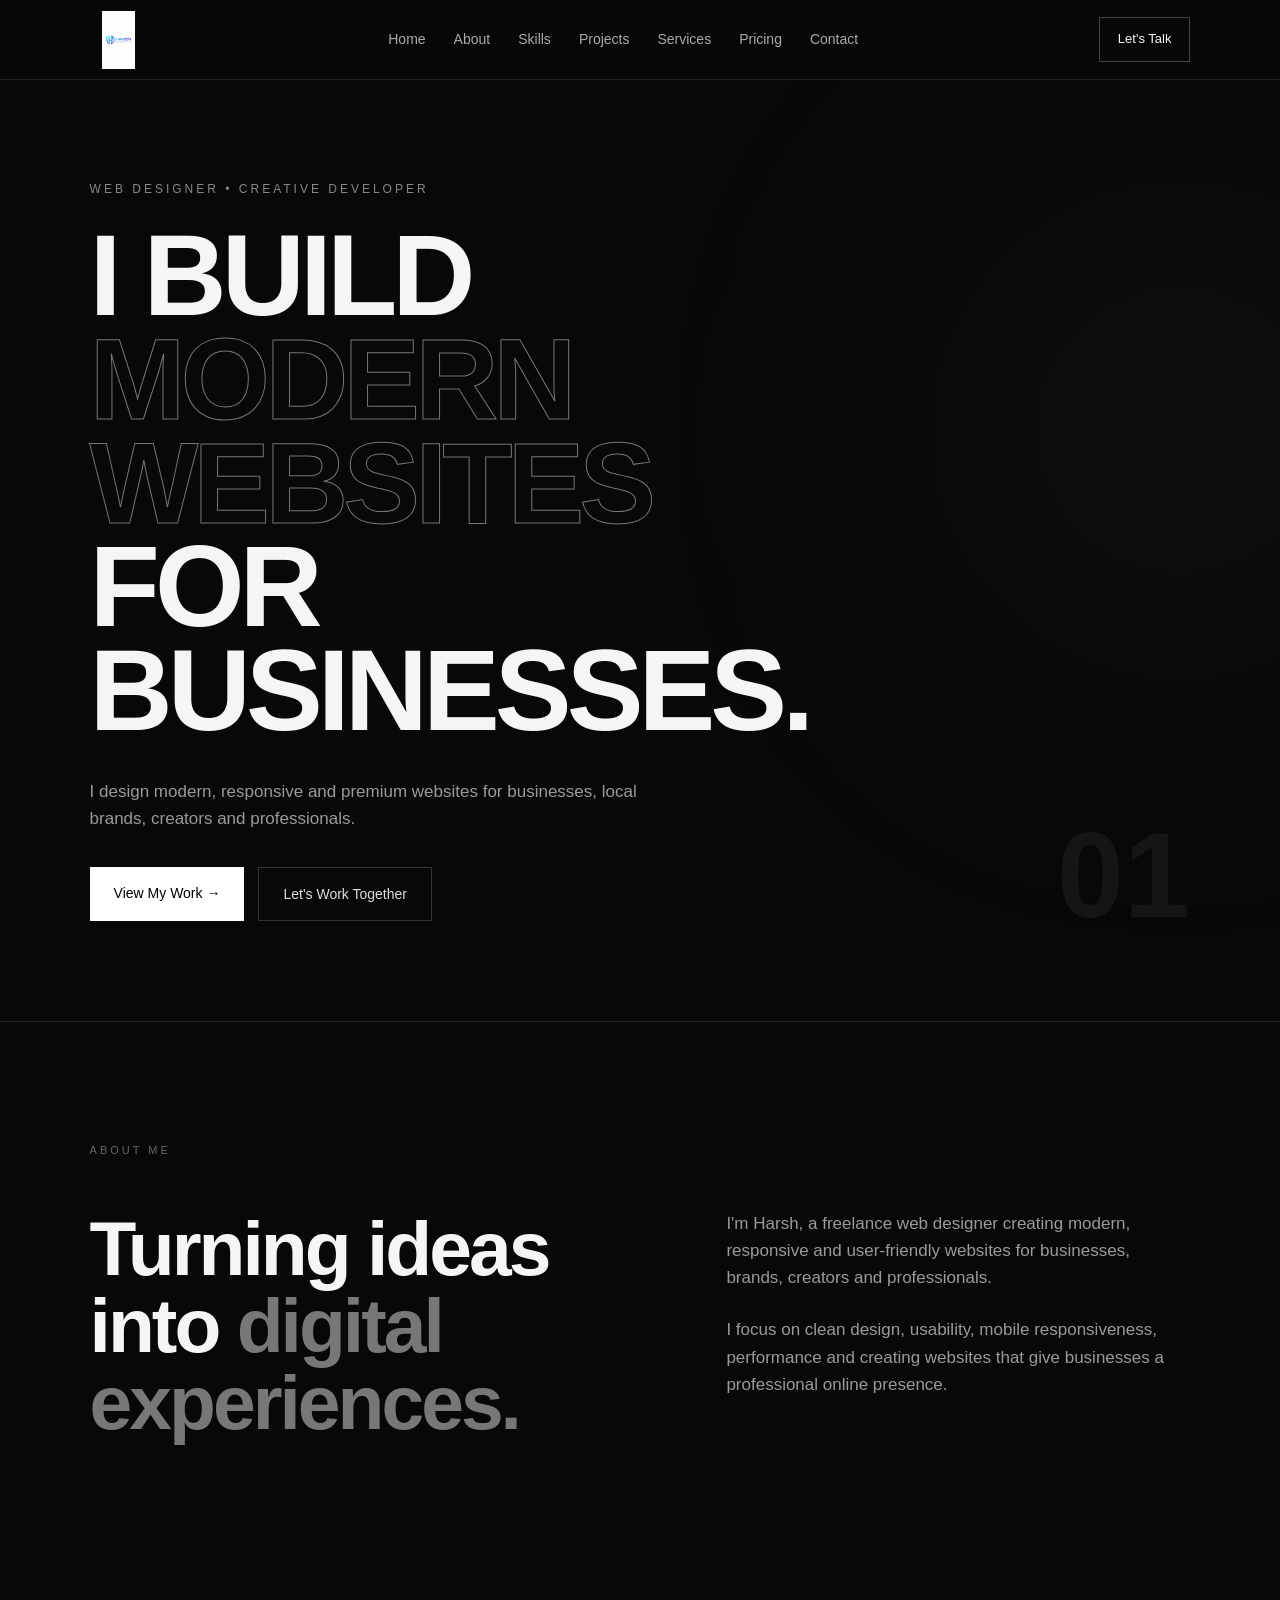
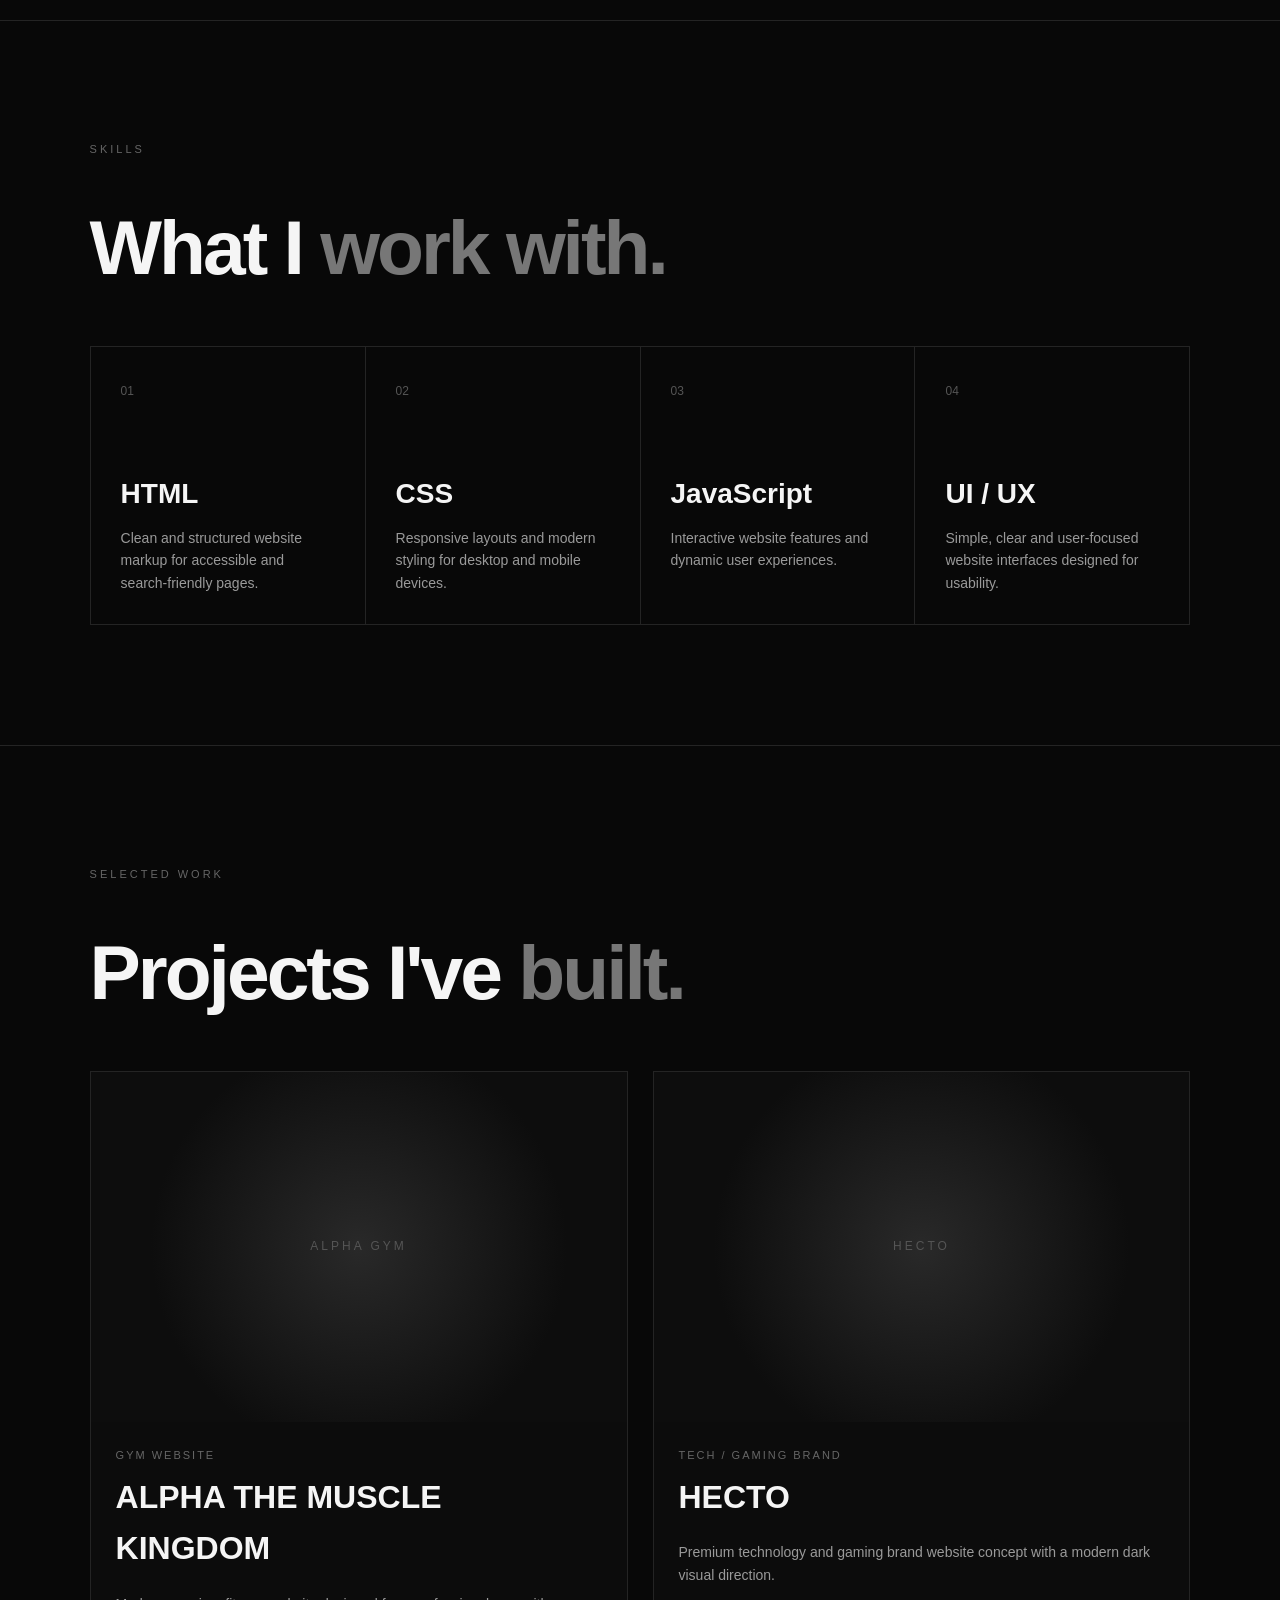
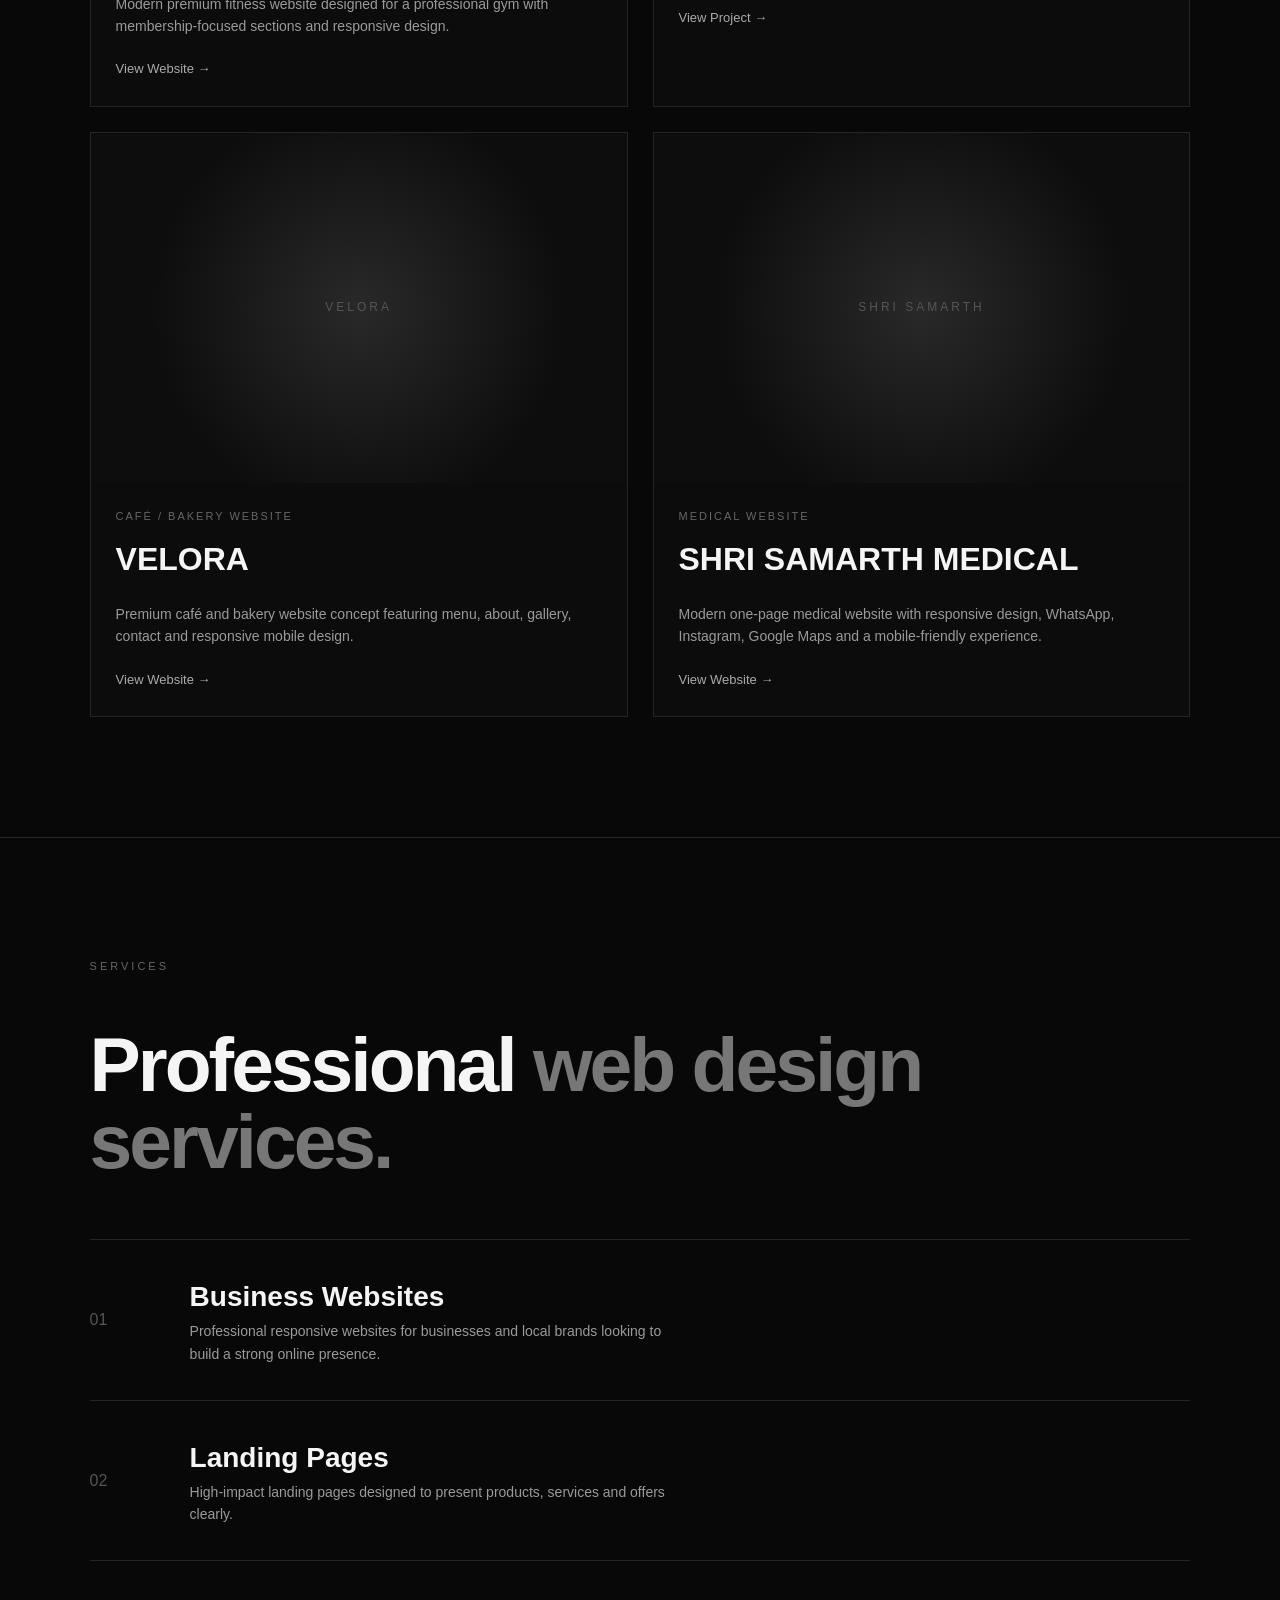
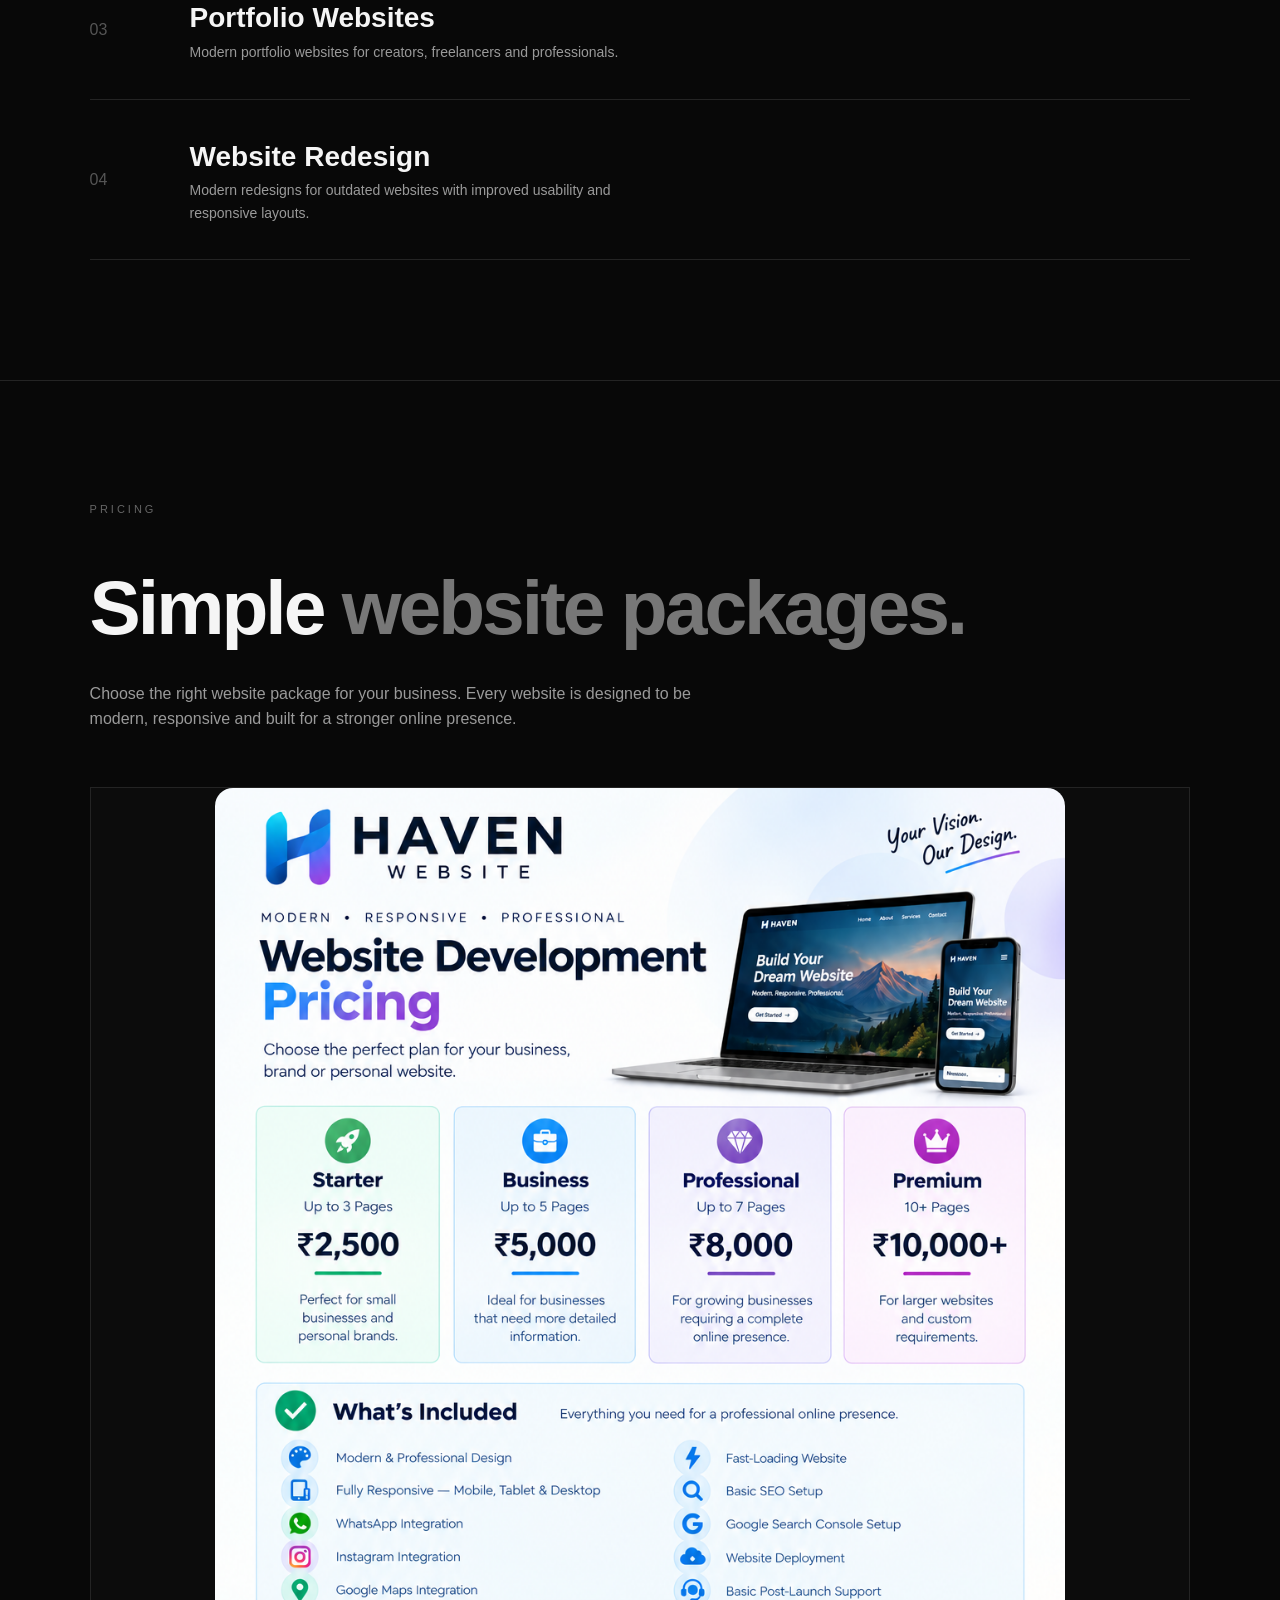
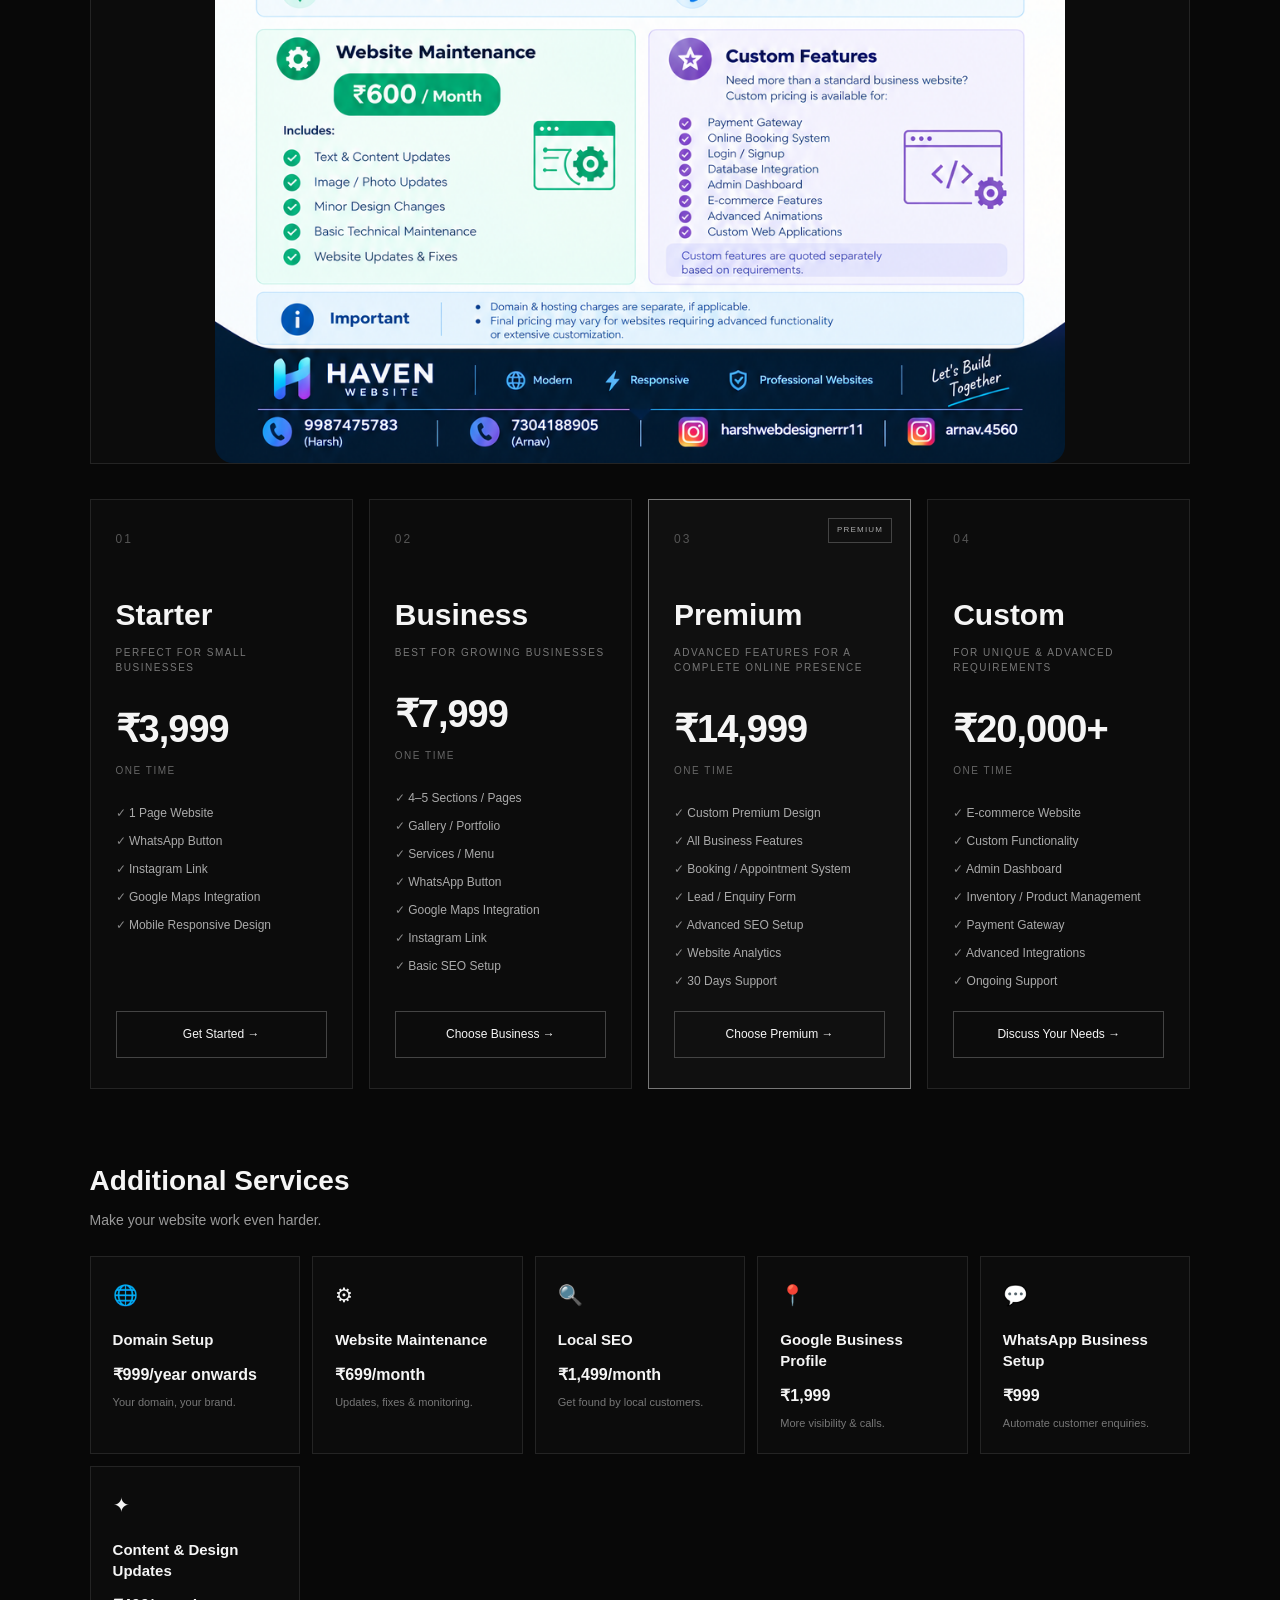
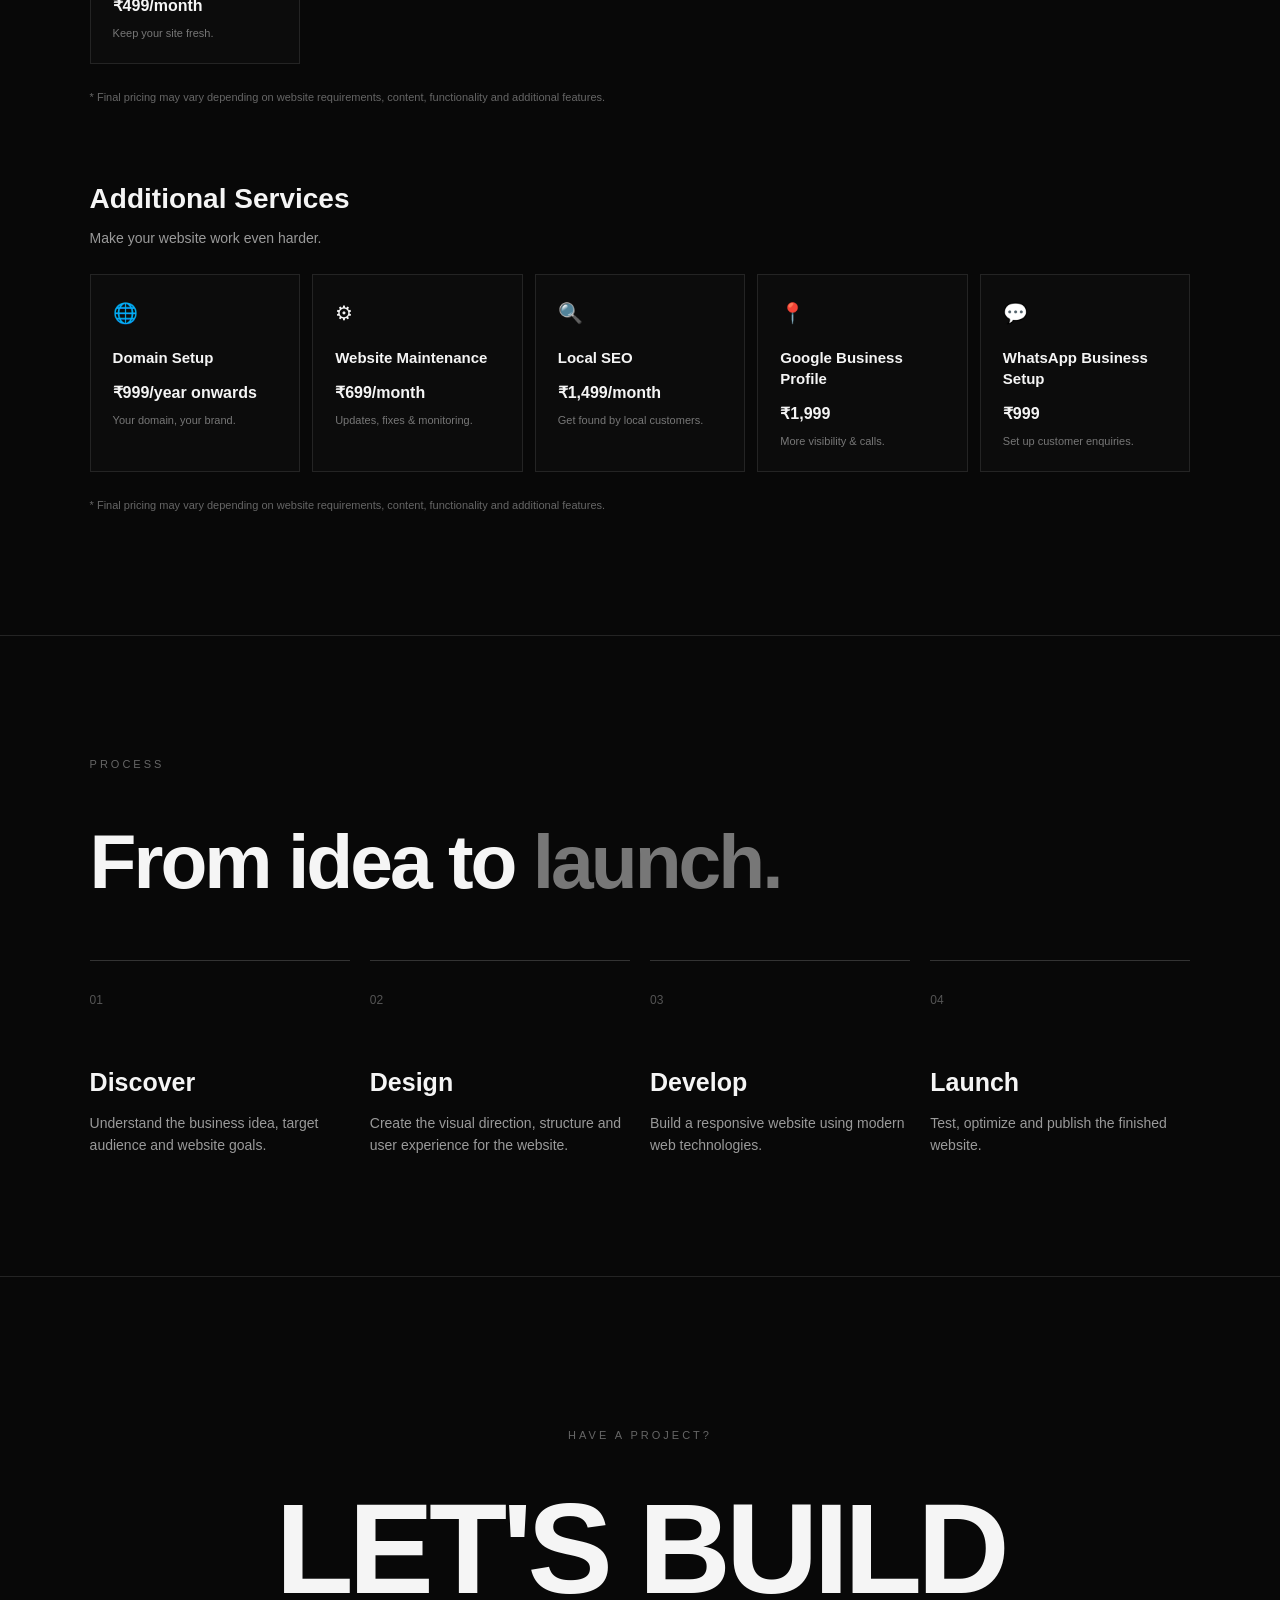
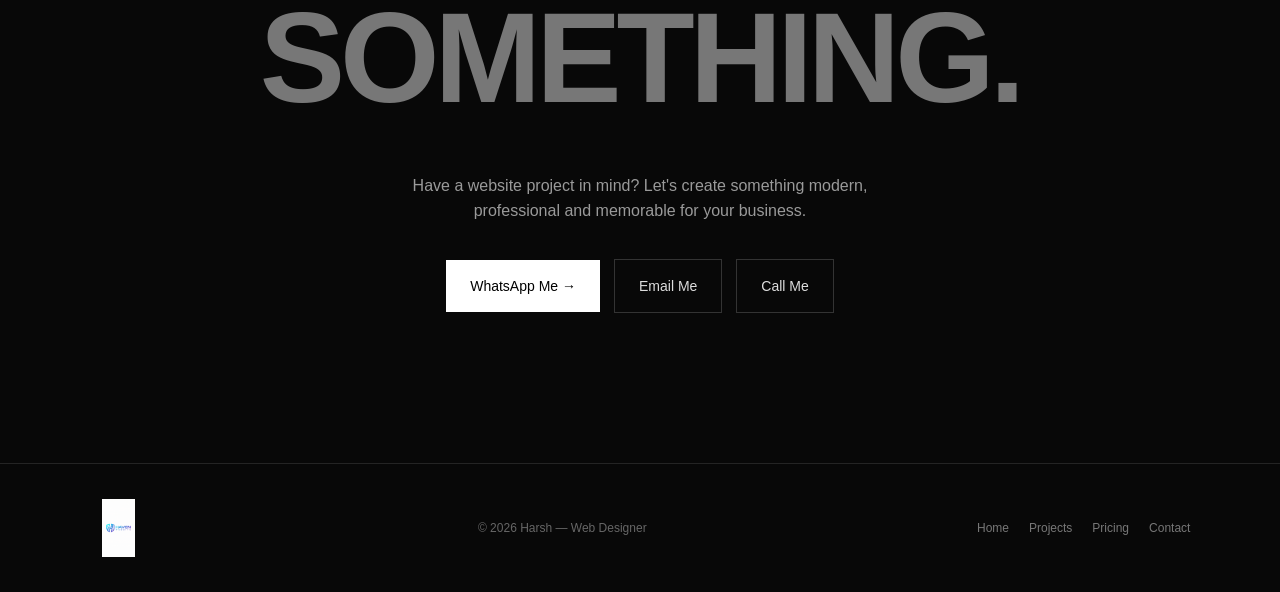
==== commit d4821226: "Update pricing packages and services" ====
--- a/index.html
+++ b/index.html
@@ -189,8 +189,8 @@
            aria-label="Harsh Web Designer Home">
 
             <img src="assets/logo.jpeg"
-                 alt="Harsh Web Designer Logo"
-                 class="brand-logo">
+     alt="Harsh Web Designer Logo"
+     class="brand-logo">
 
         </a>
 
@@ -883,13 +883,13 @@
 <div class="pricing-image-wrapper">
 
     <img src="assets/pricing.jpg"
-         alt="Harsh Web Designer website pricing packages"
-         class="pricing-image">
+     alt="Harsh Web Designer website pricing packages"
+     class="pricing-image">
 
 </div>
 
 
-<!-- WEBSITE PACKAGES -->
+        <!-- WEBSITE PACKAGES -->
 
 <div class="pricing-grid">
 
@@ -901,14 +901,16 @@
             01
         </span>
 
-        <h3>Starter</h3>
+        <h3>
+            Starter
+        </h3>
 
         <p class="pricing-type">
             PERFECT FOR SMALL BUSINESSES
         </p>
 
         <div class="pricing-price">
-            ₹2,500
+            ₹3,999
         </div>
 
         <p class="pricing-onetime">
@@ -928,7 +930,7 @@
            target="_blank"
            rel="noopener noreferrer">
 
-            Choose Starter →
+            Get Started →
 
         </a>
 
@@ -943,14 +945,16 @@
             02
         </span>
 
-        <h3>Business</h3>
+        <h3>
+            Business
+        </h3>
 
         <p class="pricing-type">
             BEST FOR GROWING BUSINESSES
         </p>
 
         <div class="pricing-price">
-            ₹5,000
+            ₹7,999
         </div>
 
         <p class="pricing-onetime">
@@ -979,26 +983,28 @@
     </div>
 
 
-    <!-- PROFESSIONAL -->
+    <!-- PREMIUM -->
 
     <div class="pricing-card featured">
 
         <div class="pricing-badge">
-            MOST POPULAR
+            PREMIUM
         </div>
 
         <span class="pricing-number">
             03
         </span>
 
-        <h3>Professional</h3>
+        <h3>
+            Premium
+        </h3>
 
         <p class="pricing-type">
-            ADVANCED BUSINESS WEBSITE
+            ADVANCED FEATURES FOR A COMPLETE ONLINE PRESENCE
         </p>
 
         <div class="pricing-price">
-            ₹8,000
+            ₹14,999
         </div>
 
         <p class="pricing-onetime">
@@ -1006,7 +1012,7 @@
         </p>
 
         <ul>
-            <li>Custom Professional Design</li>
+            <li>Custom Premium Design</li>
             <li>All Business Features</li>
             <li>Booking / Appointment System</li>
             <li>Lead / Enquiry Form</li>
@@ -1015,19 +1021,19 @@
             <li>30 Days Support</li>
         </ul>
 
-        <a href="https://wa.me/919987475783?text=Hello%20Harsh%2C%20I%20am%20interested%20in%20the%20Professional%20website%20package."
+        <a href="https://wa.me/919987475783?text=Hello%20Harsh%2C%20I%20am%20interested%20in%20the%20Premium%20website%20package."
            class="pricing-btn"
            target="_blank"
            rel="noopener noreferrer">
 
-            Choose Professional →
+            Choose Premium →
 
         </a>
 
     </div>
 
 
-    <!-- PREMIUM -->
+    <!-- CUSTOM -->
 
     <div class="pricing-card">
 
@@ -1035,14 +1041,16 @@
             04
         </span>
 
-        <h3>Premium</h3>
+        <h3>
+            Custom
+        </h3>
 
         <p class="pricing-type">
-            UNIQUE & ADVANCED REQUIREMENTS
+            FOR UNIQUE & ADVANCED REQUIREMENTS
         </p>
 
         <div class="pricing-price">
-            ₹10,000+
+            ₹20,000+
         </div>
 
         <p class="pricing-onetime">
@@ -1052,10 +1060,10 @@
         <ul>
             <li>E-commerce Website</li>
             <li>Custom Functionality</li>
-            <li>Advanced Integrations</li>
             <li>Admin Dashboard</li>
             <li>Inventory / Product Management</li>
             <li>Payment Gateway</li>
+            <li>Advanced Integrations</li>
             <li>Ongoing Support</li>
         </ul>
 
@@ -1064,13 +1072,186 @@
            target="_blank"
            rel="noopener noreferrer">
 
-            Choose Premium →
+            Discuss Your Needs →
 
         </a>
 
     </div>
 
 </div>
+
+
+<!-- ADDITIONAL SERVICES -->
+
+<div class="additional-services">
+
+    <div class="additional-heading">
+
+        <h3>
+            Additional Services
+        </h3>
+
+        <p>
+            Make your website work even harder.
+        </p>
+
+    </div>
+
+
+    <div class="additional-grid">
+
+
+        <!-- DOMAIN -->
+
+        <div class="additional-card">
+
+            <div class="additional-icon">
+                🌐
+            </div>
+
+            <h4>
+                Domain Setup
+            </h4>
+
+            <div class="additional-price">
+                ₹999/year onwards
+            </div>
+
+            <p>
+                Your domain, your brand.
+            </p>
+
+        </div>
+
+
+        <!-- MAINTENANCE -->
+
+        <div class="additional-card">
+
+            <div class="additional-icon">
+                ⚙
+            </div>
+
+            <h4>
+                Website Maintenance
+            </h4>
+
+            <div class="additional-price">
+                ₹699/month
+            </div>
+
+            <p>
+                Updates, fixes & monitoring.
+            </p>
+
+        </div>
+
+
+        <!-- LOCAL SEO -->
+
+        <div class="additional-card">
+
+            <div class="additional-icon">
+                🔍
+            </div>
+
+            <h4>
+                Local SEO
+            </h4>
+
+            <div class="additional-price">
+                ₹1,499/month
+            </div>
+
+            <p>
+                Get found by local customers.
+            </p>
+
+        </div>
+
+
+        <!-- GOOGLE BUSINESS -->
+
+        <div class="additional-card">
+
+            <div class="additional-icon">
+                📍
+            </div>
+
+            <h4>
+                Google Business Profile
+            </h4>
+
+            <div class="additional-price">
+                ₹1,999
+            </div>
+
+            <p>
+                More visibility & calls.
+            </p>
+
+        </div>
+
+
+        <!-- WHATSAPP BUSINESS -->
+
+        <div class="additional-card">
+
+            <div class="additional-icon">
+                💬
+            </div>
+
+            <h4>
+                WhatsApp Business Setup
+            </h4>
+
+            <div class="additional-price">
+                ₹999
+            </div>
+
+            <p>
+                Automate customer enquiries.
+            </p>
+
+        </div>
+
+
+        <!-- CONTENT & DESIGN -->
+
+        <div class="additional-card">
+
+            <div class="additional-icon">
+                ✦
+            </div>
+
+            <h4>
+                Content & Design Updates
+            </h4>
+
+            <div class="additional-price">
+                ₹499/month
+            </div>
+
+            <p>
+                Keep your site fresh.
+            </p>
+
+        </div>
+
+    </div>
+
+</div>
+
+
+<p class="pricing-note">
+    * Final pricing may vary depending on website requirements,
+    content, functionality and additional features.
+</p>
+        
+
+            
+
+        
 
 
 <!-- ADDITIONAL SERVICES -->
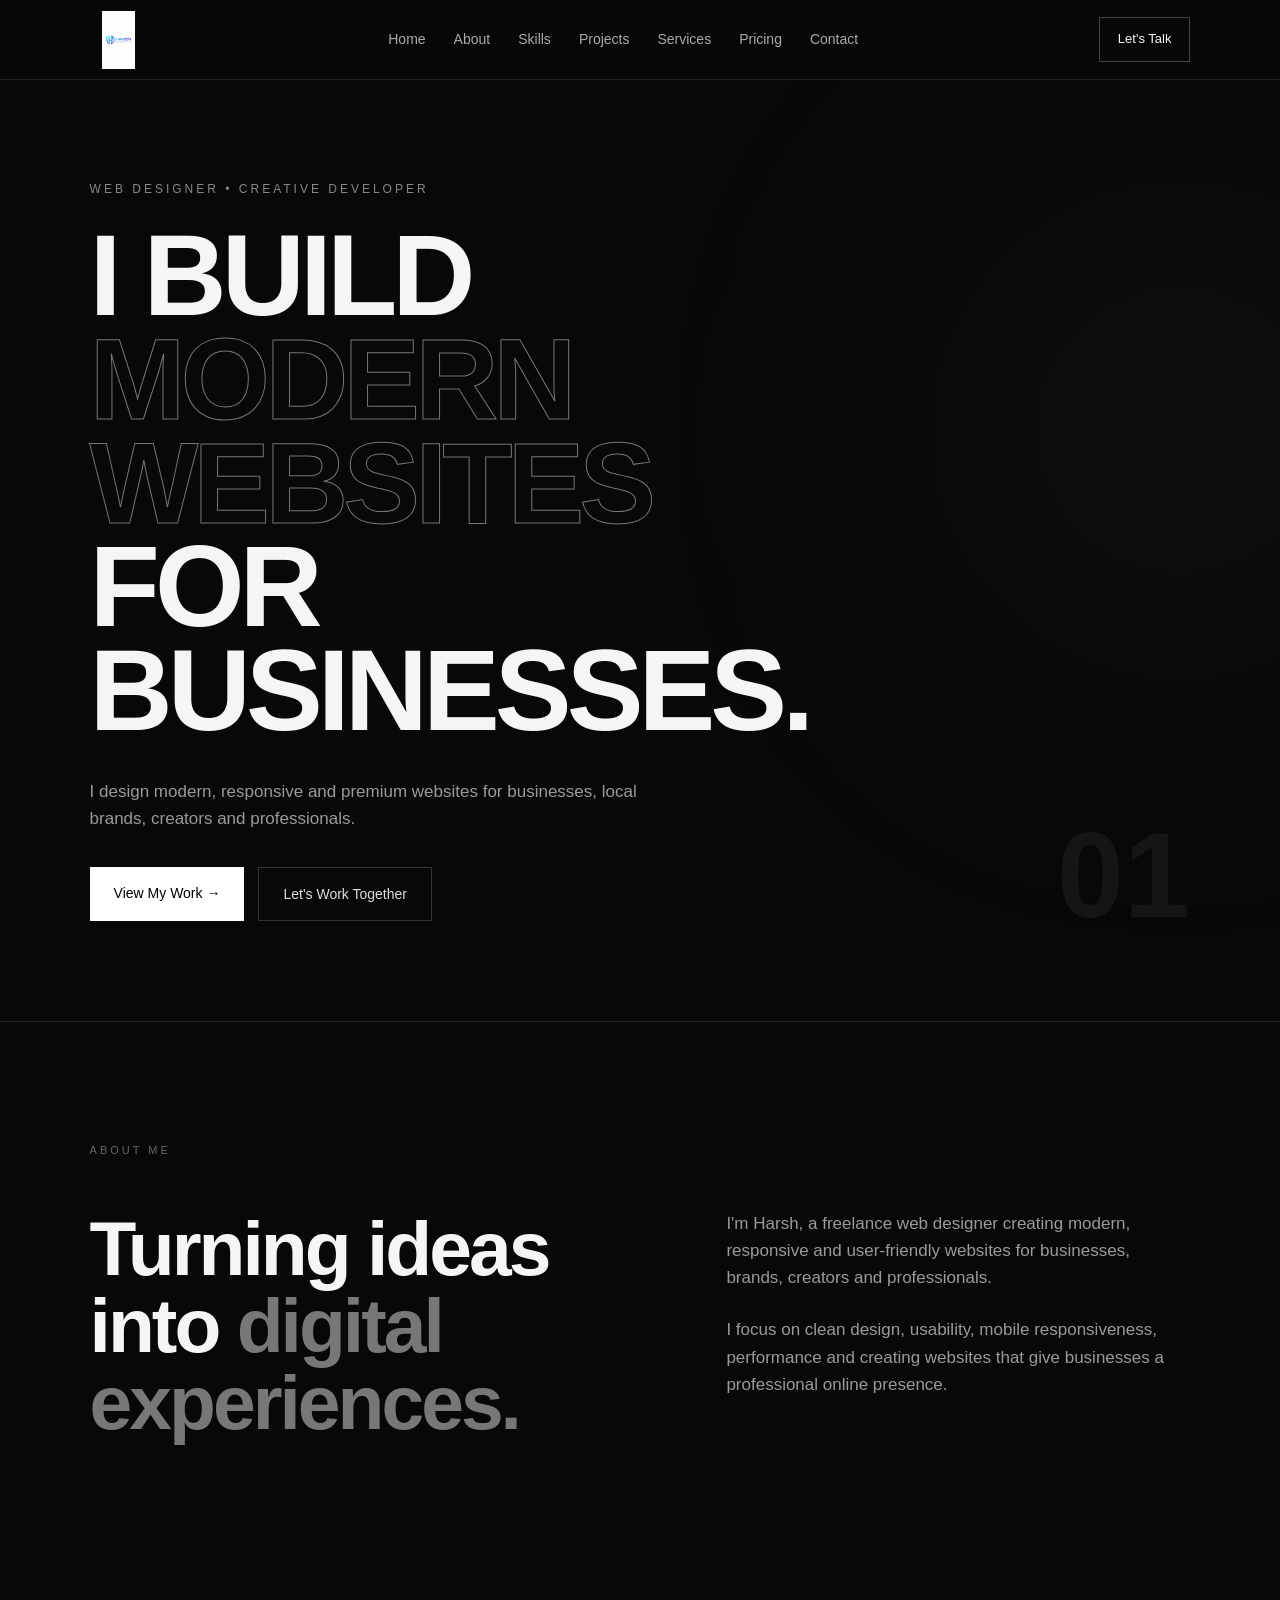
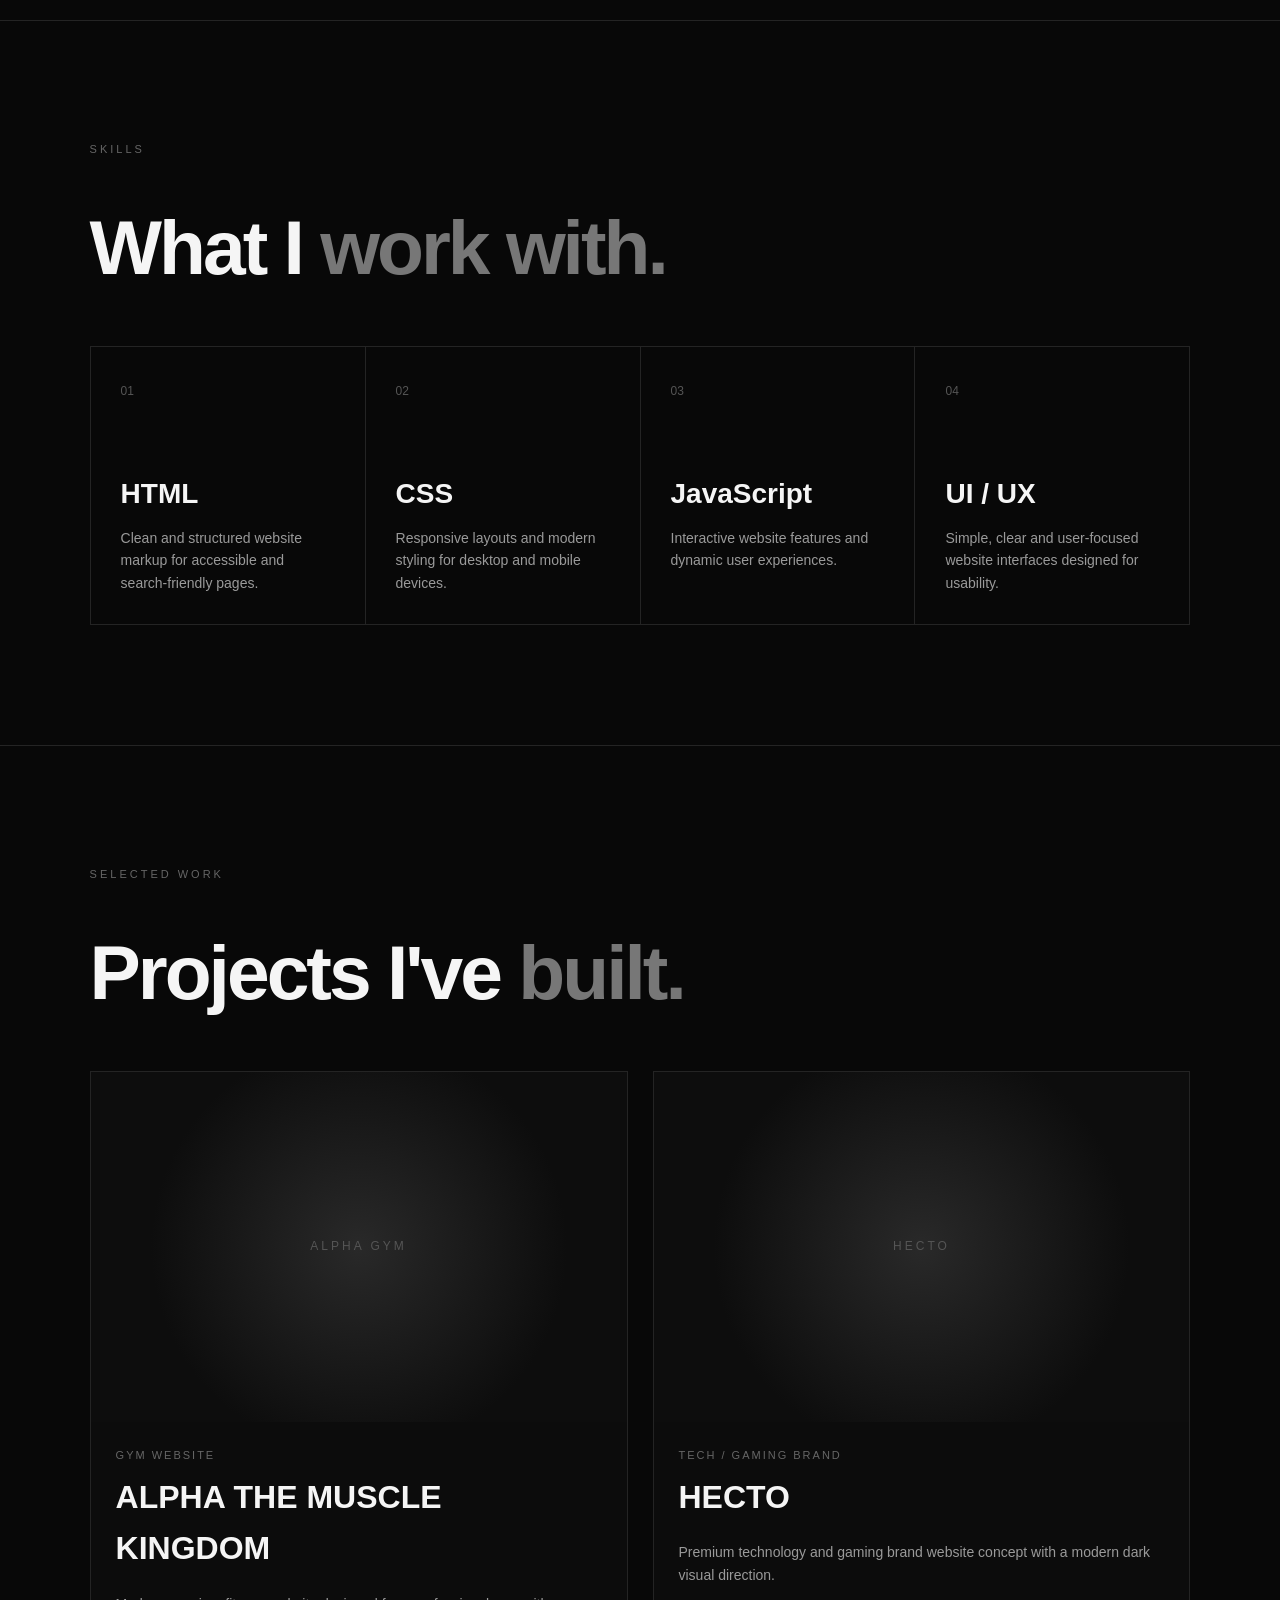
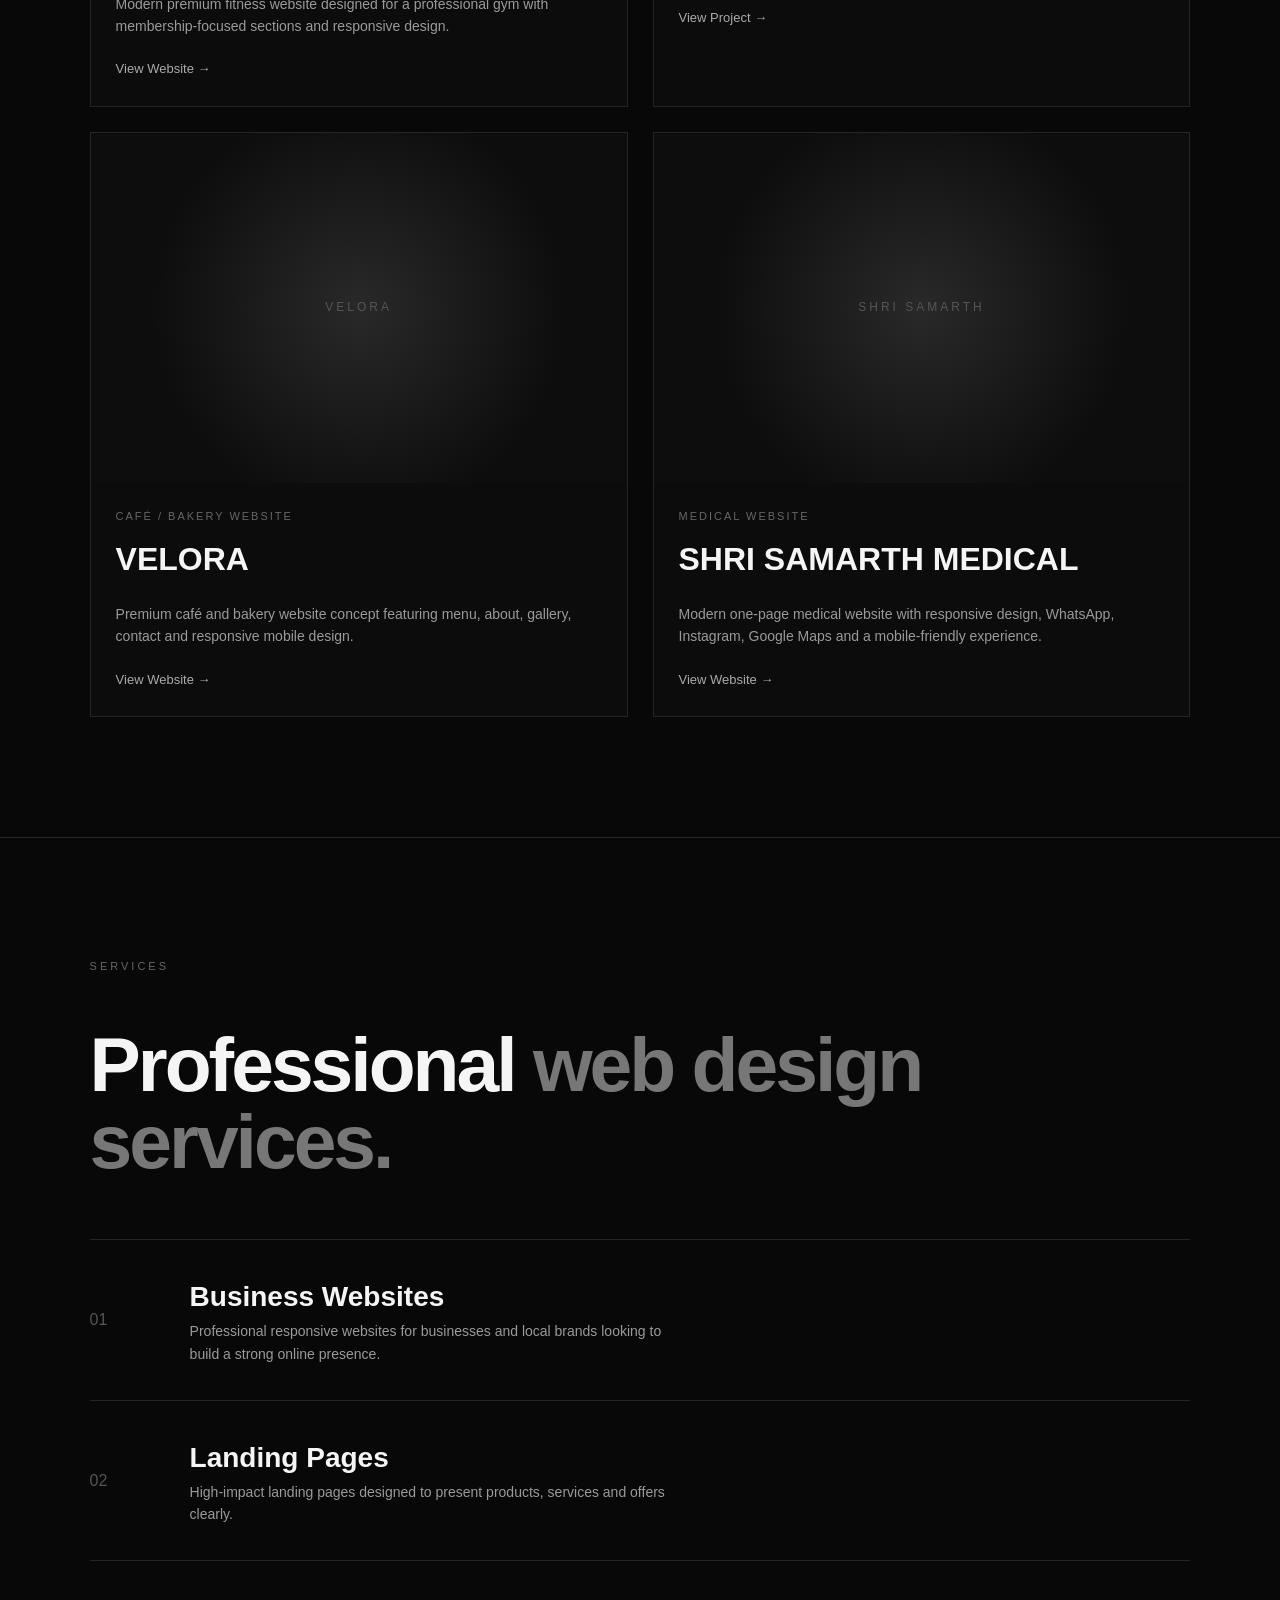
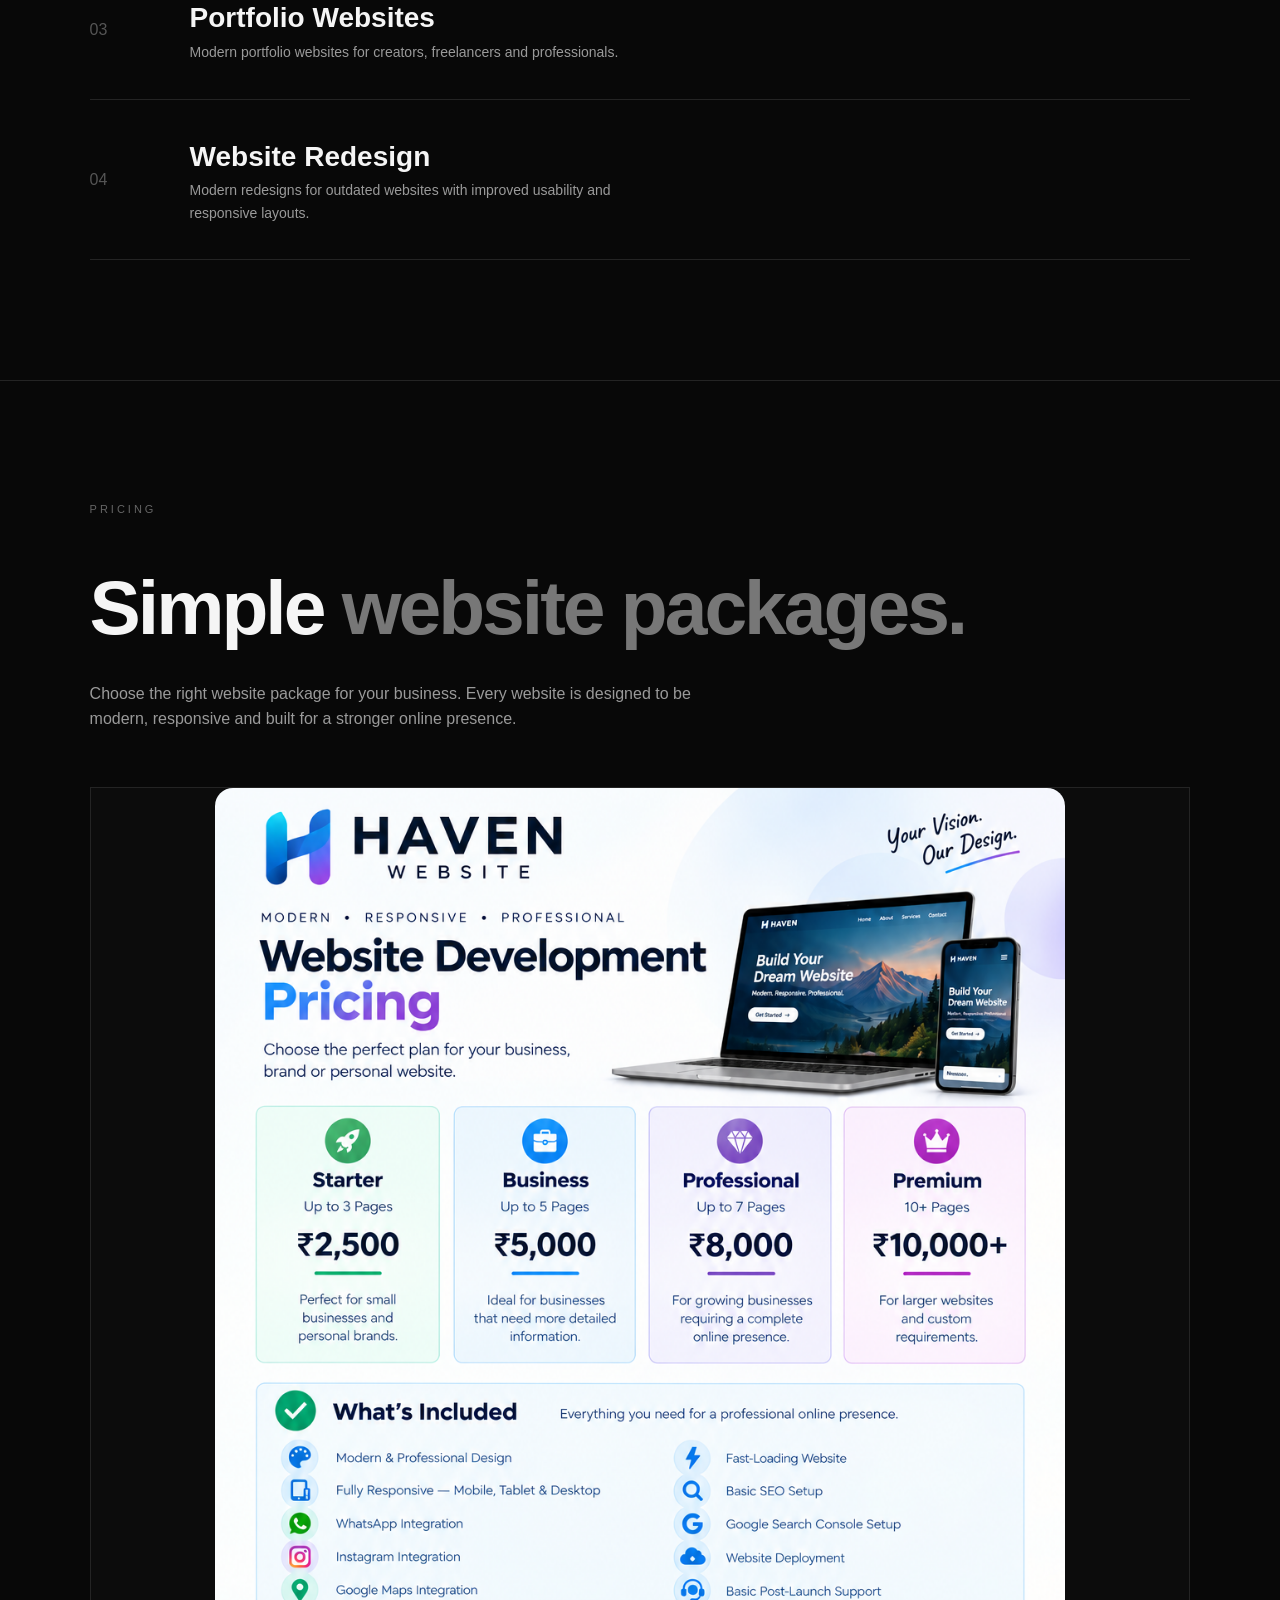
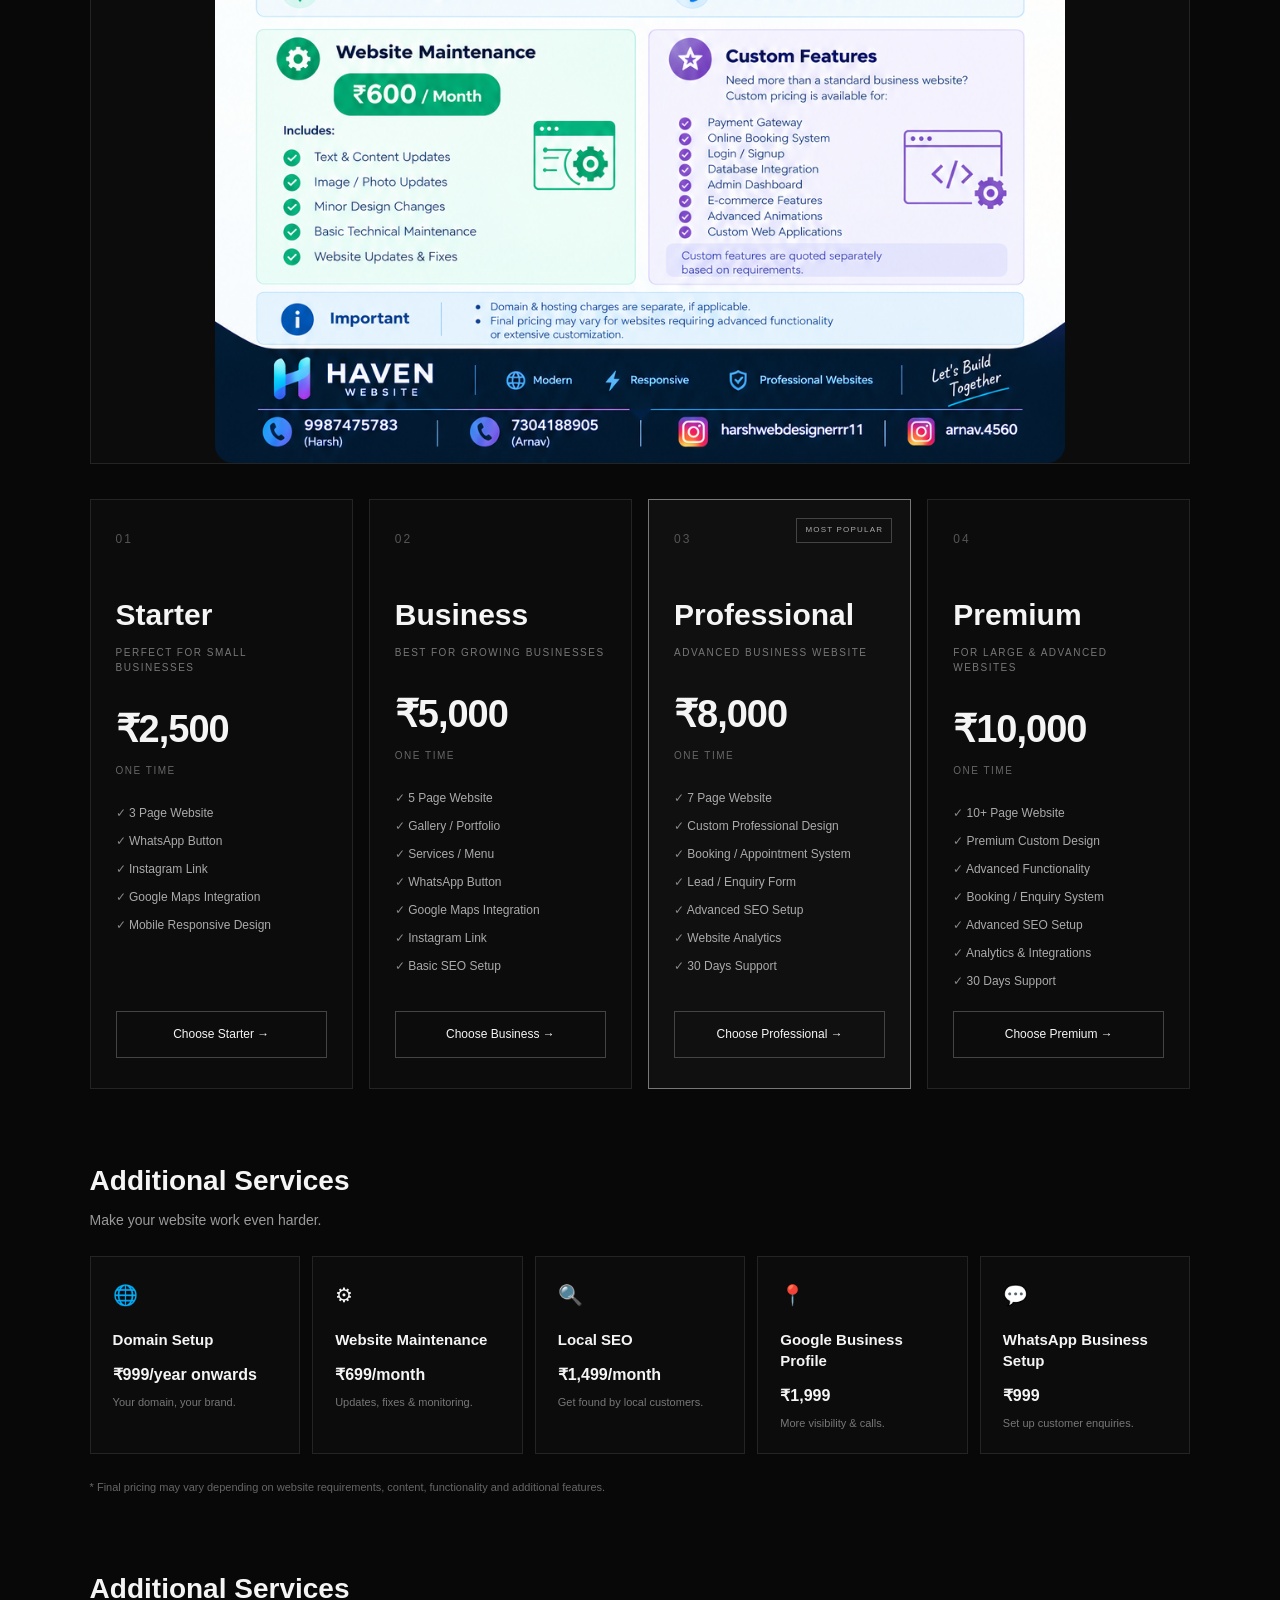
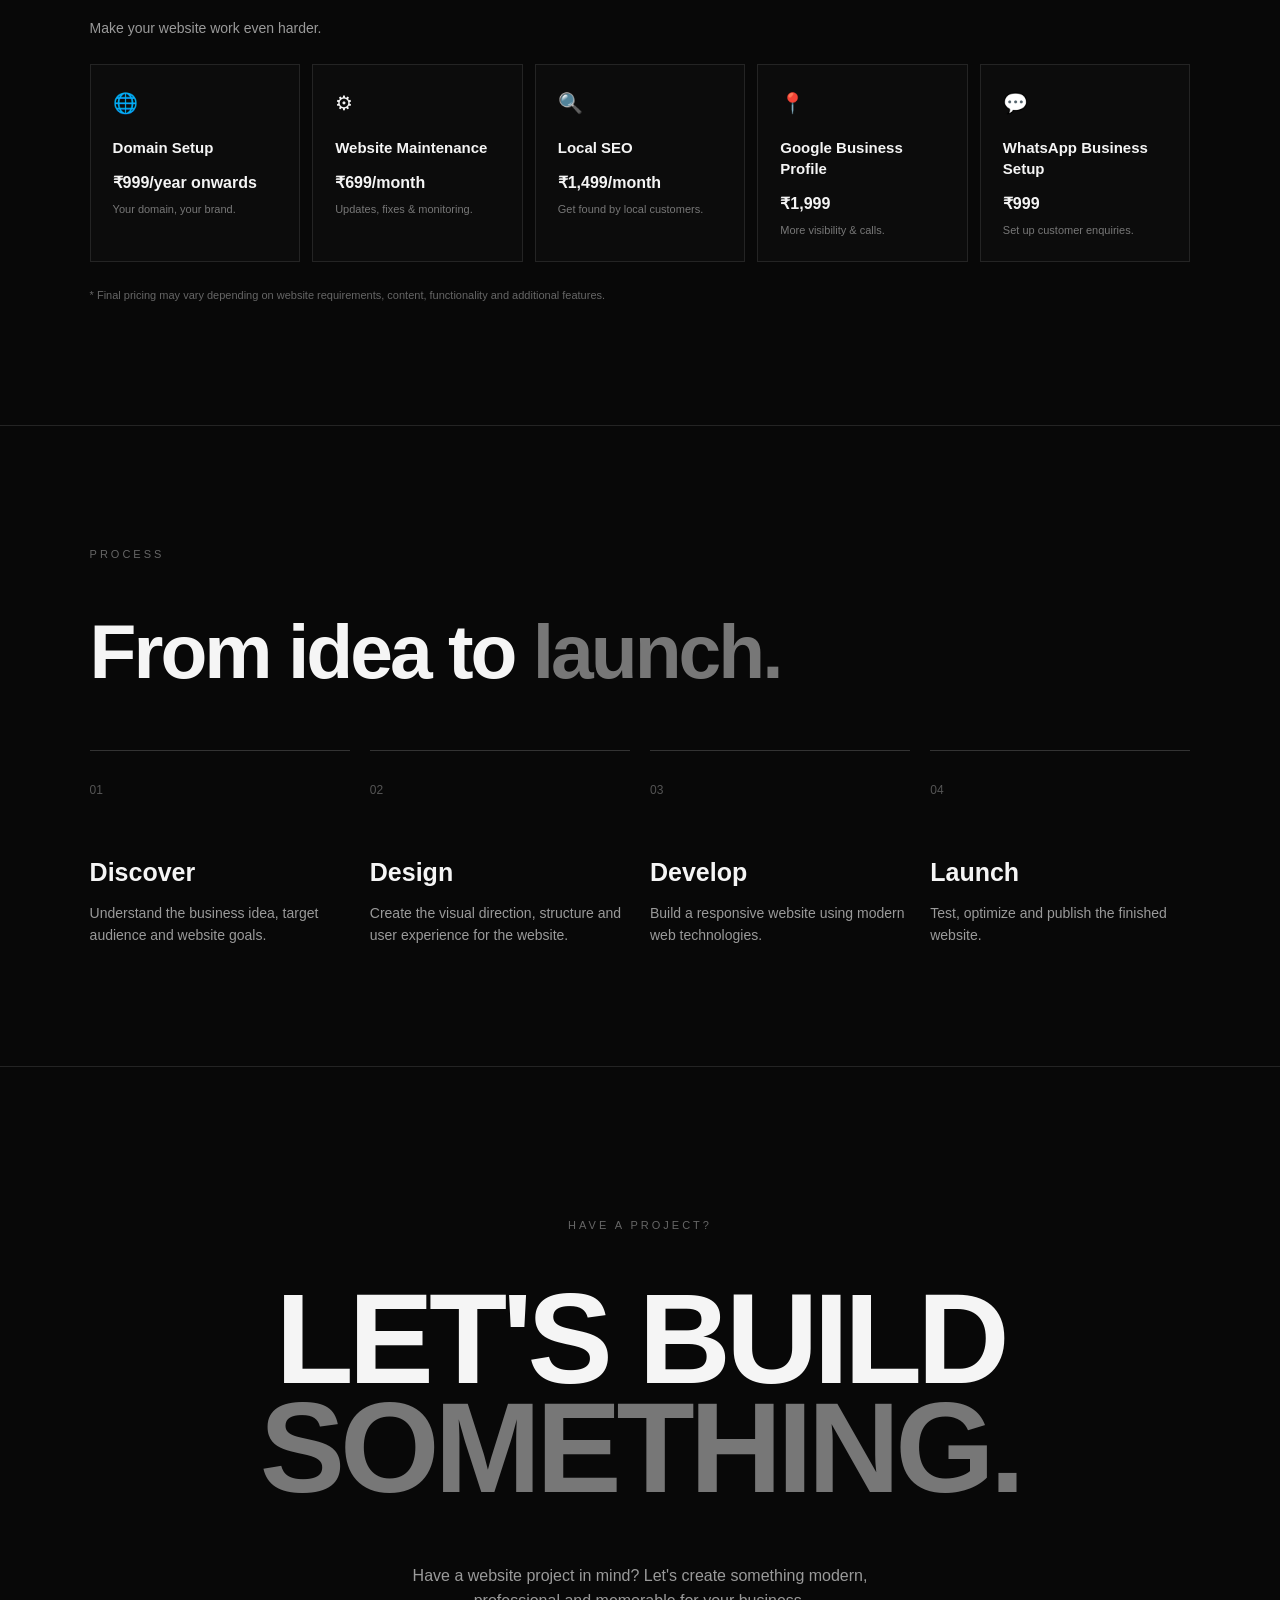
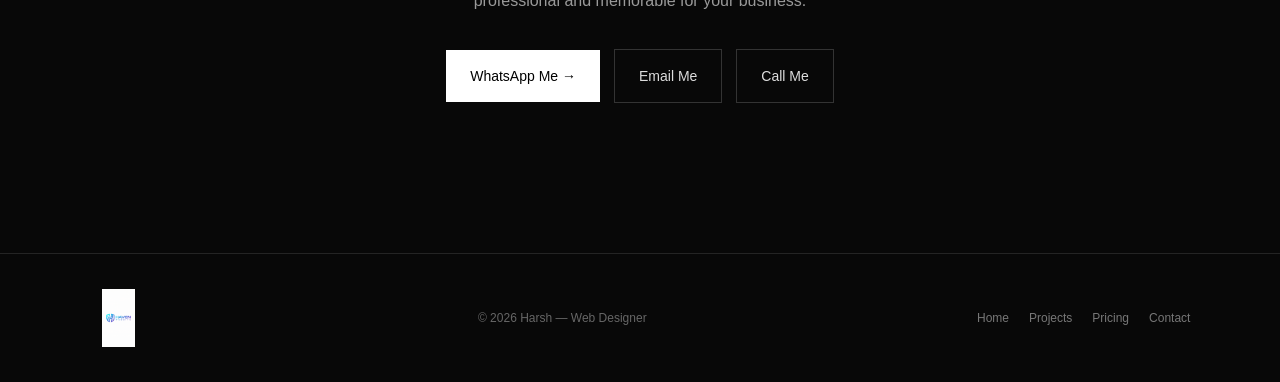
==== commit 868fa33d: "Update website pricing packages" ====
--- a/index.html
+++ b/index.html
@@ -893,7 +893,7 @@
 
 <div class="pricing-grid">
 
-    <!-- STARTER -->
+    <!-- STARTER - 3 PAGES -->
 
     <div class="pricing-card">
 
@@ -910,7 +910,7 @@
         </p>
 
         <div class="pricing-price">
-            ₹3,999
+            ₹2,500
         </div>
 
         <p class="pricing-onetime">
@@ -918,26 +918,26 @@
         </p>
 
         <ul>
-            <li>1 Page Website</li>
+            <li>3 Page Website</li>
             <li>WhatsApp Button</li>
             <li>Instagram Link</li>
             <li>Google Maps Integration</li>
             <li>Mobile Responsive Design</li>
         </ul>
 
-        <a href="https://wa.me/919987475783?text=Hello%20Harsh%2C%20I%20am%20interested%20in%20the%20Starter%20website%20package."
+        <a href="https://wa.me/919987475783?text=Hello%20Harsh%2C%20I%20am%20interested%20in%20the%203%20page%20Starter%20website%20package."
            class="pricing-btn"
            target="_blank"
            rel="noopener noreferrer">
 
-            Get Started →
+            Choose Starter →
 
         </a>
 
     </div>
 
 
-    <!-- BUSINESS -->
+    <!-- BUSINESS - 5 PAGES -->
 
     <div class="pricing-card">
 
@@ -954,7 +954,7 @@
         </p>
 
         <div class="pricing-price">
-            ₹7,999
+            ₹5,000
         </div>
 
         <p class="pricing-onetime">
@@ -962,7 +962,7 @@
         </p>
 
         <ul>
-            <li>4–5 Sections / Pages</li>
+            <li>5 Page Website</li>
             <li>Gallery / Portfolio</li>
             <li>Services / Menu</li>
             <li>WhatsApp Button</li>
@@ -971,7 +971,7 @@
             <li>Basic SEO Setup</li>
         </ul>
 
-        <a href="https://wa.me/919987475783?text=Hello%20Harsh%2C%20I%20am%20interested%20in%20the%20Business%20website%20package."
+        <a href="https://wa.me/919987475783?text=Hello%20Harsh%2C%20I%20am%20interested%20in%20the%205%20page%20Business%20website%20package."
            class="pricing-btn"
            target="_blank"
            rel="noopener noreferrer">
@@ -983,12 +983,12 @@
     </div>
 
 
-    <!-- PREMIUM -->
+    <!-- PROFESSIONAL - 7 PAGES -->
 
     <div class="pricing-card featured">
 
         <div class="pricing-badge">
-            PREMIUM
+            MOST POPULAR
         </div>
 
         <span class="pricing-number">
@@ -996,15 +996,15 @@
         </span>
 
         <h3>
-            Premium
+            Professional
         </h3>
 
         <p class="pricing-type">
-            ADVANCED FEATURES FOR A COMPLETE ONLINE PRESENCE
+            ADVANCED BUSINESS WEBSITE
         </p>
 
         <div class="pricing-price">
-            ₹14,999
+            ₹8,000
         </div>
 
         <p class="pricing-onetime">
@@ -1012,8 +1012,8 @@
         </p>
 
         <ul>
-            <li>Custom Premium Design</li>
-            <li>All Business Features</li>
+            <li>7 Page Website</li>
+            <li>Custom Professional Design</li>
             <li>Booking / Appointment System</li>
             <li>Lead / Enquiry Form</li>
             <li>Advanced SEO Setup</li>
@@ -1021,19 +1021,19 @@
             <li>30 Days Support</li>
         </ul>
 
-        <a href="https://wa.me/919987475783?text=Hello%20Harsh%2C%20I%20am%20interested%20in%20the%20Premium%20website%20package."
+        <a href="https://wa.me/919987475783?text=Hello%20Harsh%2C%20I%20am%20interested%20in%20the%207%20page%20Professional%20website%20package."
            class="pricing-btn"
            target="_blank"
            rel="noopener noreferrer">
 
-            Choose Premium →
+            Choose Professional →
 
         </a>
 
     </div>
 
 
-    <!-- CUSTOM -->
+    <!-- PREMIUM - 10+ PAGES -->
 
     <div class="pricing-card">
 
@@ -1042,15 +1042,15 @@
         </span>
 
         <h3>
-            Custom
+            Premium
         </h3>
 
         <p class="pricing-type">
-            FOR UNIQUE & ADVANCED REQUIREMENTS
+            FOR LARGE & ADVANCED WEBSITES
         </p>
 
         <div class="pricing-price">
-            ₹20,000+
+            ₹10,000
         </div>
 
         <p class="pricing-onetime">
@@ -1058,21 +1058,21 @@
         </p>
 
         <ul>
-            <li>E-commerce Website</li>
-            <li>Custom Functionality</li>
-            <li>Admin Dashboard</li>
-            <li>Inventory / Product Management</li>
-            <li>Payment Gateway</li>
-            <li>Advanced Integrations</li>
-            <li>Ongoing Support</li>
+            <li>10+ Page Website</li>
+            <li>Premium Custom Design</li>
+            <li>Advanced Functionality</li>
+            <li>Booking / Enquiry System</li>
+            <li>Advanced SEO Setup</li>
+            <li>Analytics & Integrations</li>
+            <li>30 Days Support</li>
         </ul>
 
-        <a href="https://wa.me/919987475783?text=Hello%20Harsh%2C%20I%20need%20a%20custom%20website%20and%20would%20like%20to%20discuss%20my%20requirements."
+        <a href="https://wa.me/919987475783?text=Hello%20Harsh%2C%20I%20am%20interested%20in%20the%2010%2B%20page%20Premium%20website%20package."
            class="pricing-btn"
            target="_blank"
            rel="noopener noreferrer">
 
-            Discuss Your Needs →
+            Choose Premium →
 
         </a>
 
@@ -1100,7 +1100,6 @@
 
     <div class="additional-grid">
 
-
         <!-- DOMAIN -->
 
         <div class="additional-card">
@@ -1210,30 +1209,7 @@
             </div>
 
             <p>
-                Automate customer enquiries.
-            </p>
-
-        </div>
-
-
-        <!-- CONTENT & DESIGN -->
-
-        <div class="additional-card">
-
-            <div class="additional-icon">
-                ✦
-            </div>
-
-            <h4>
-                Content & Design Updates
-            </h4>
-
-            <div class="additional-price">
-                ₹499/month
-            </div>
-
-            <p>
-                Keep your site fresh.
+                Set up customer enquiries.
             </p>
 
         </div>
@@ -1247,9 +1223,13 @@
     * Final pricing may vary depending on website requirements,
     content, functionality and additional features.
 </p>
+    
         
-
-            
+        
+
+
+    
+        
 
         
 
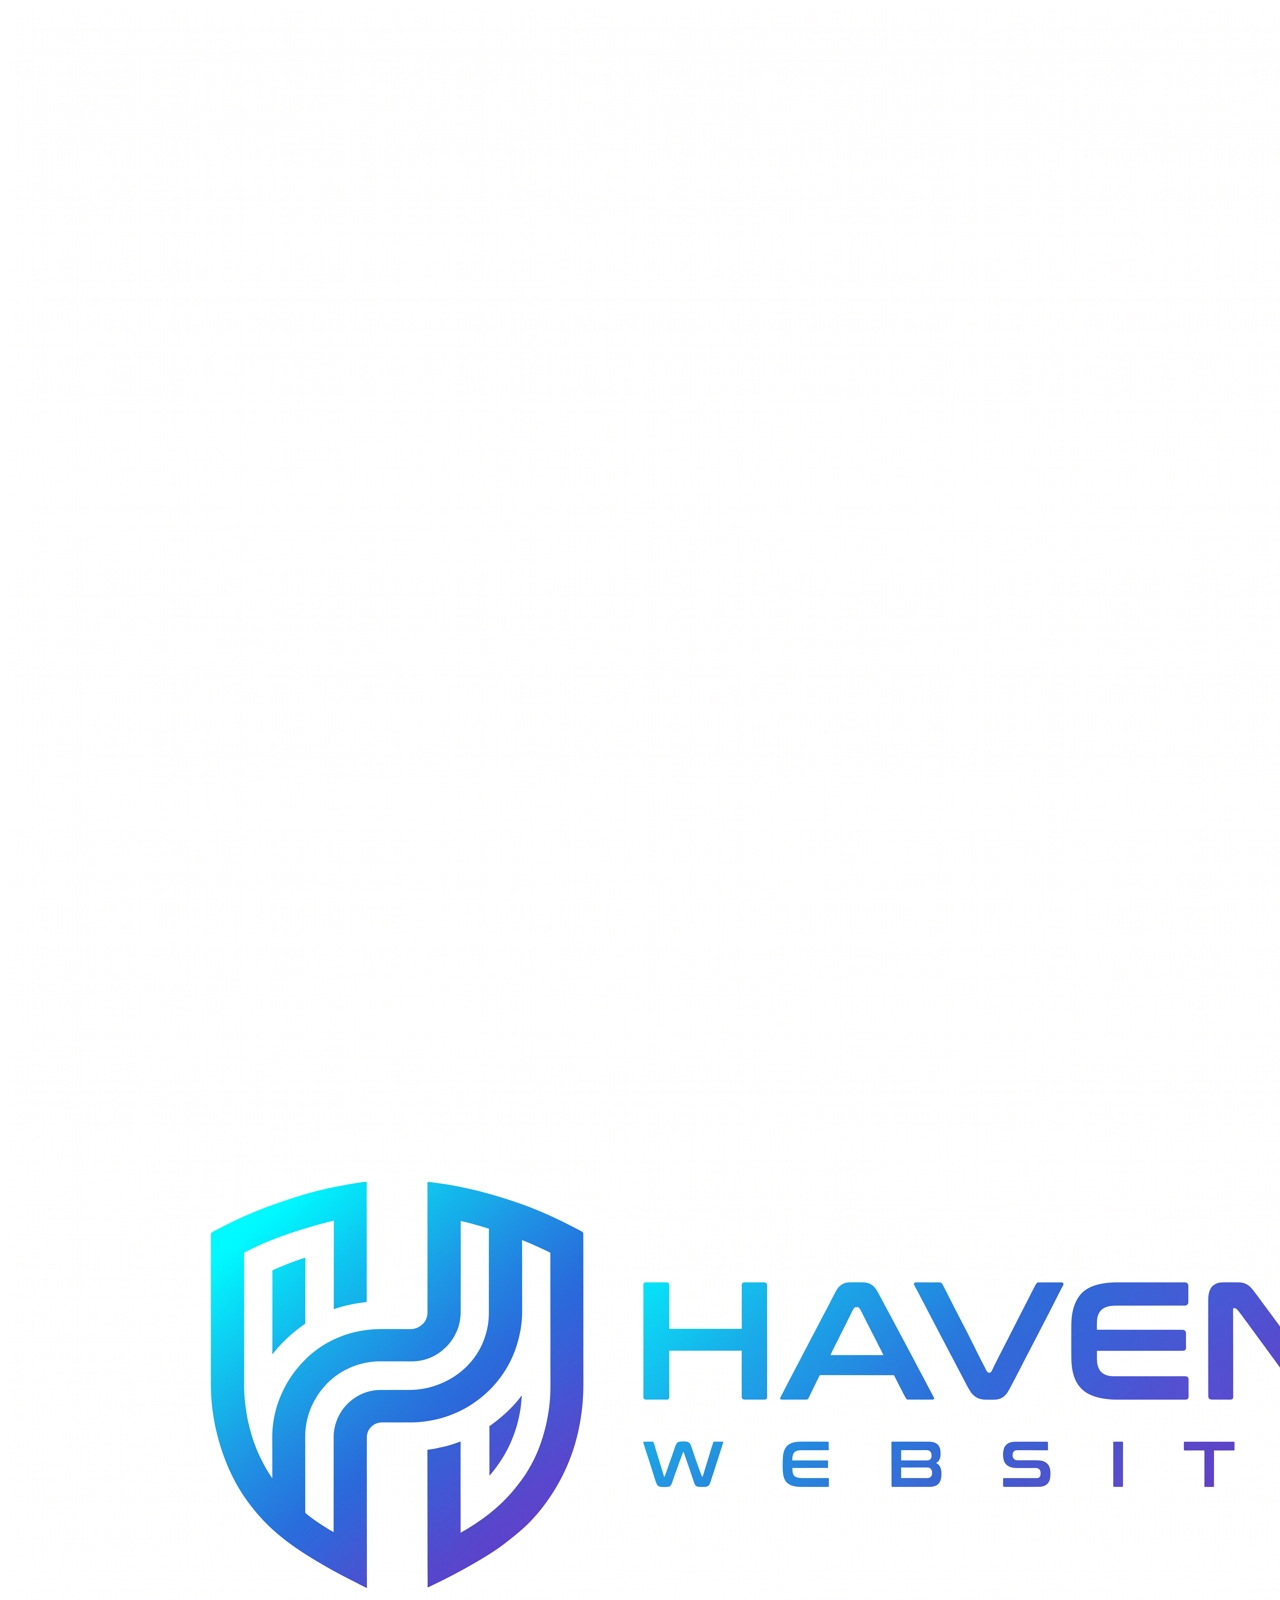
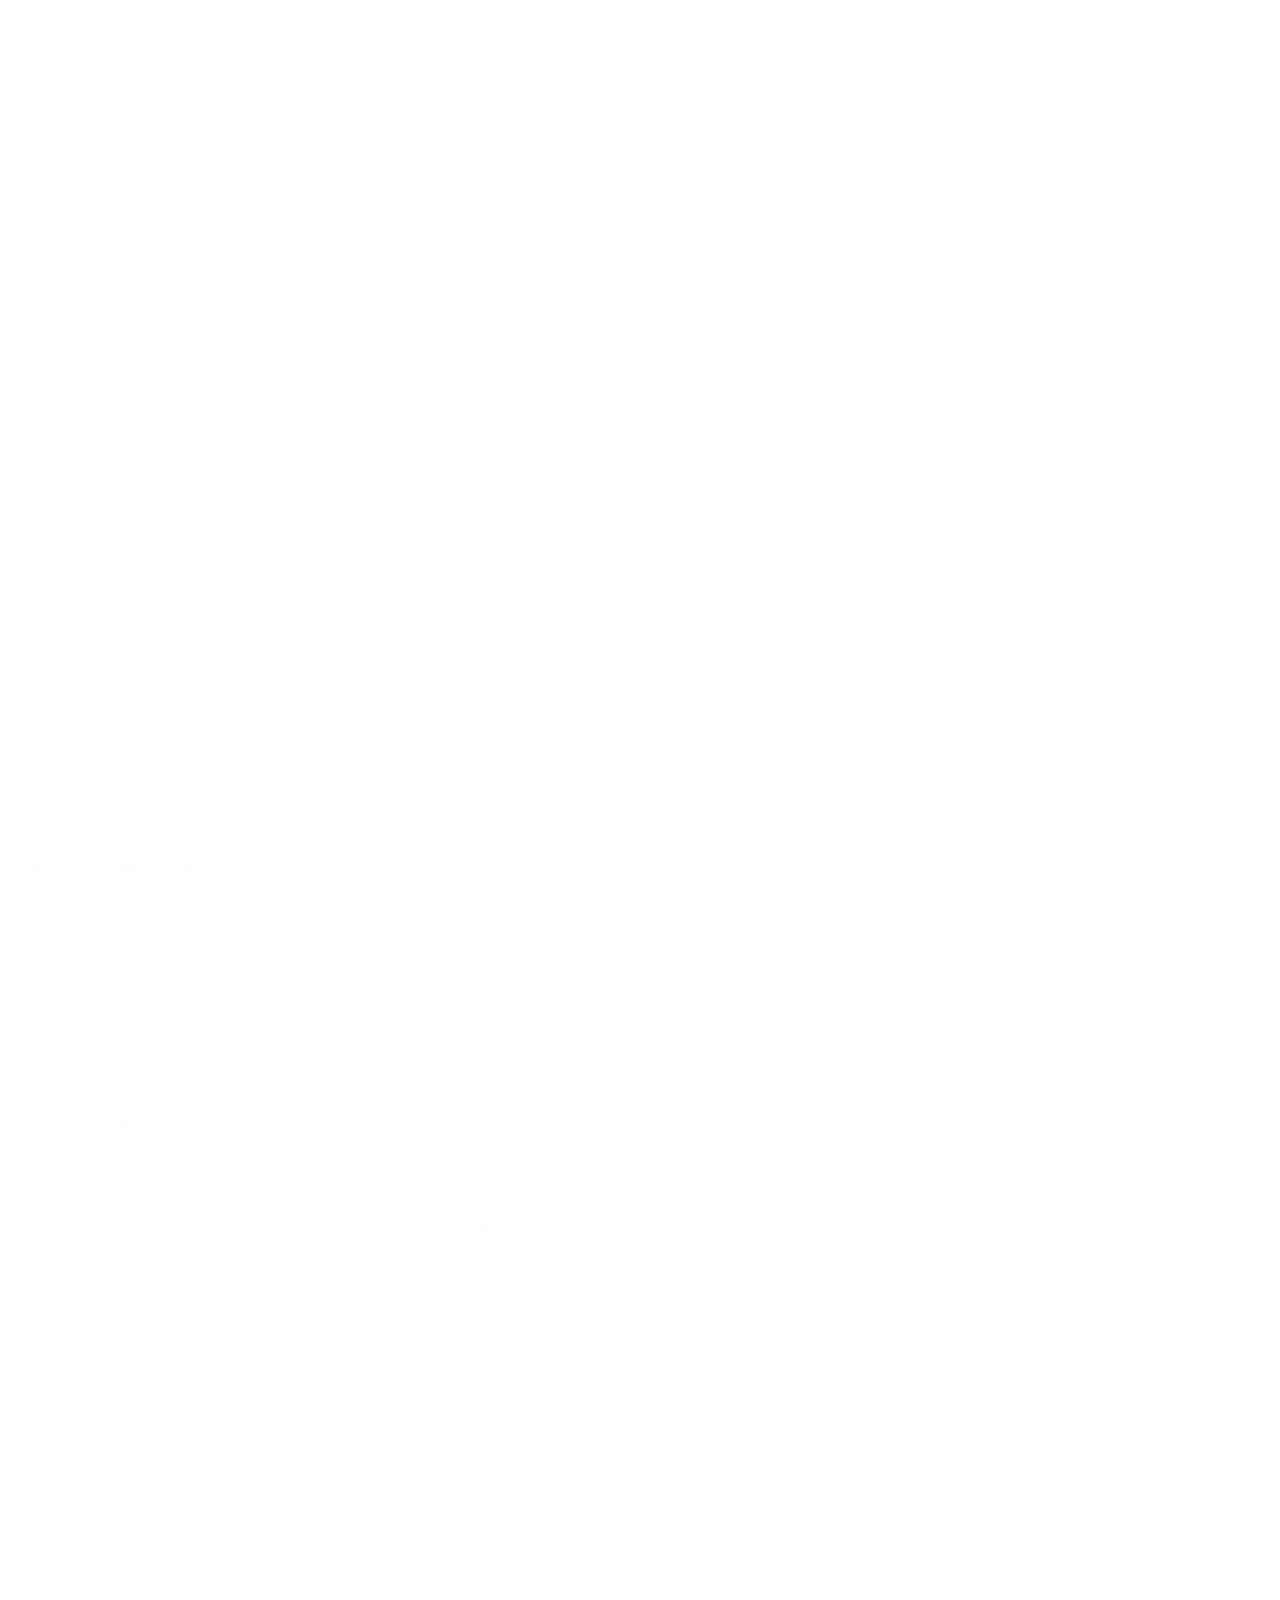
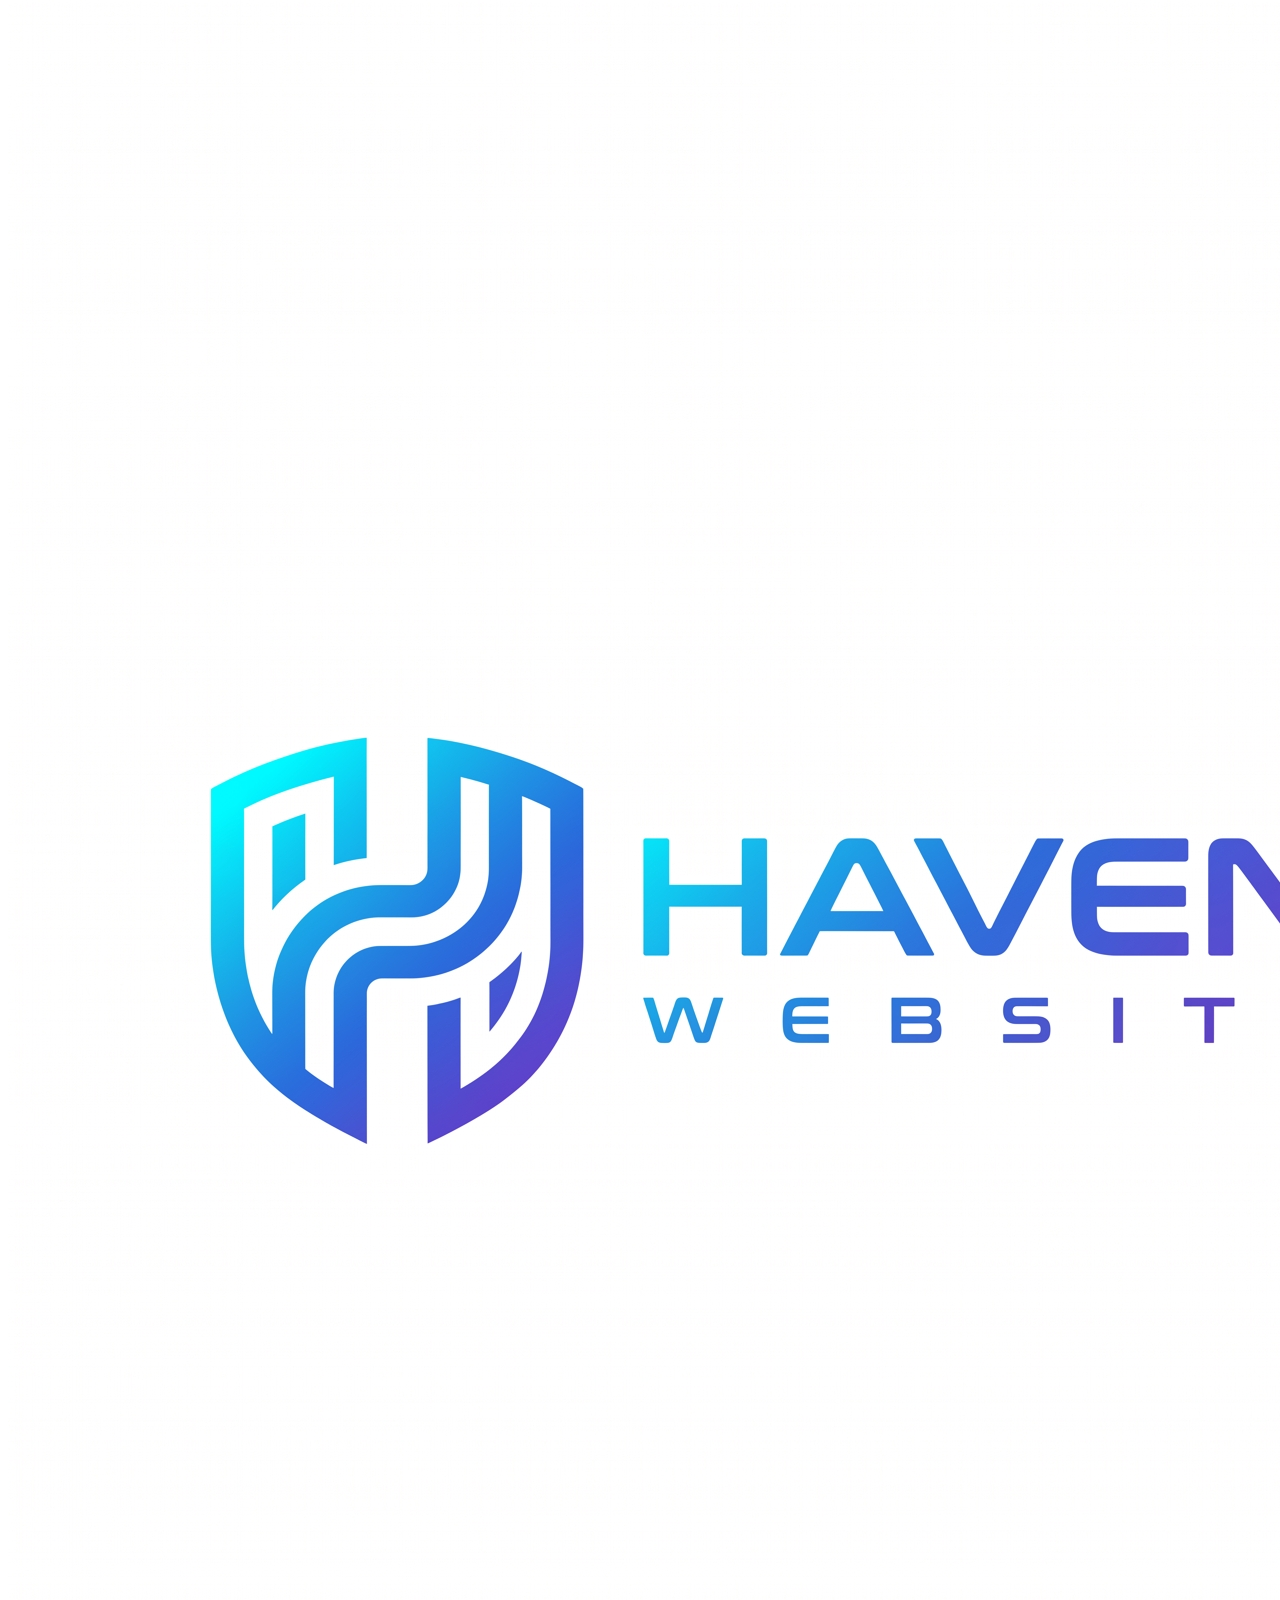
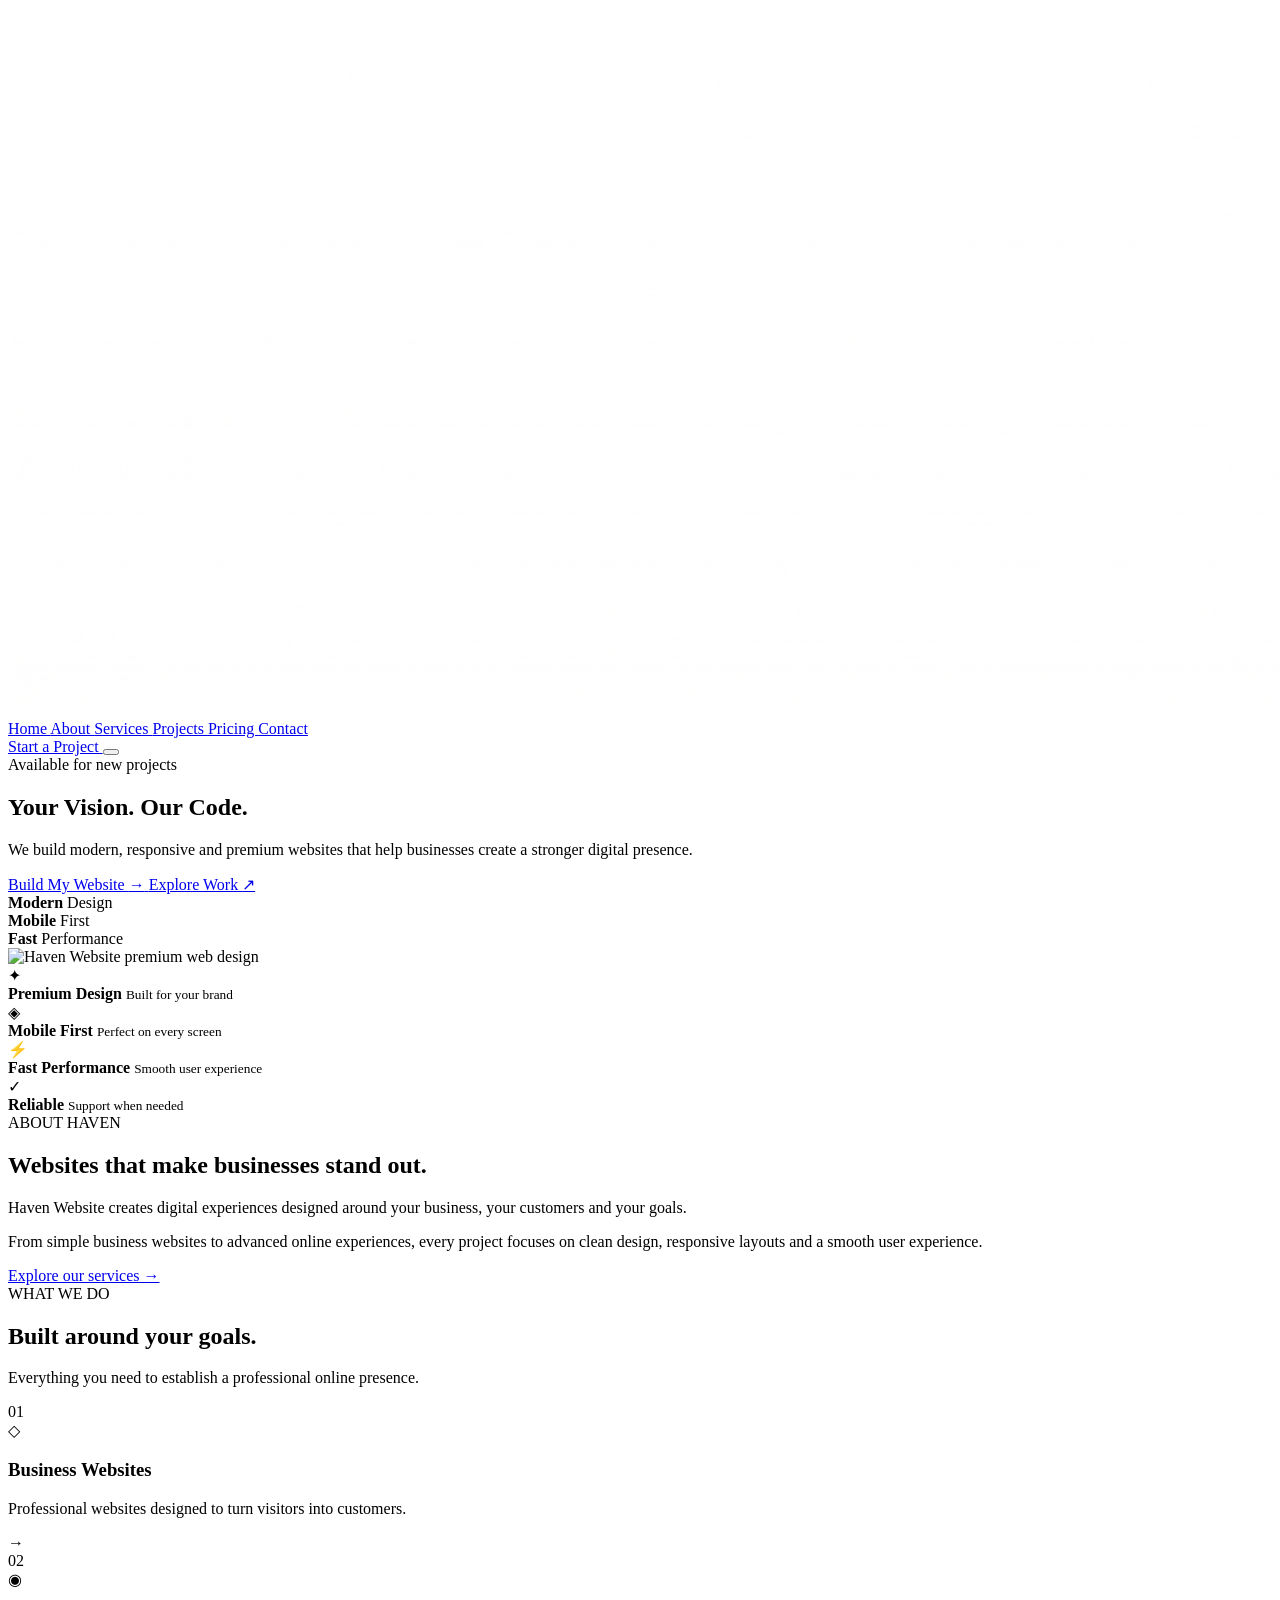
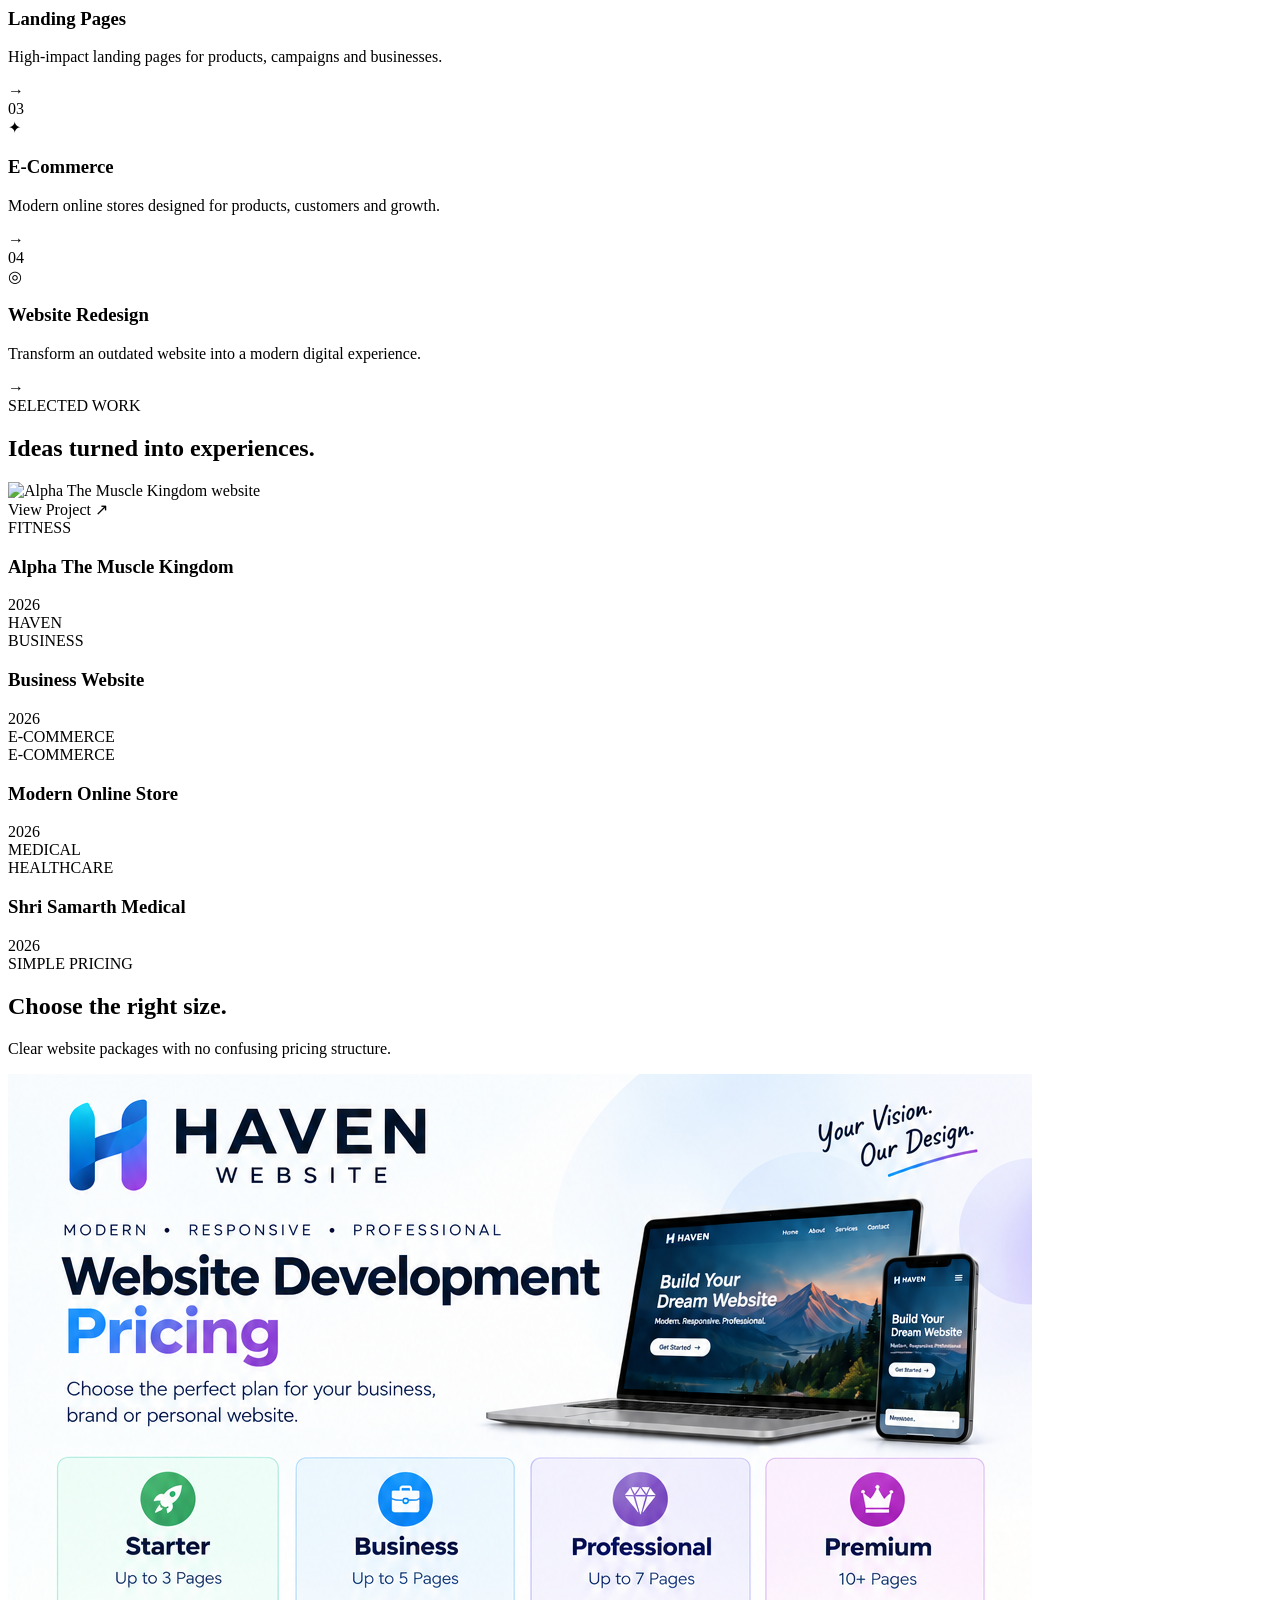
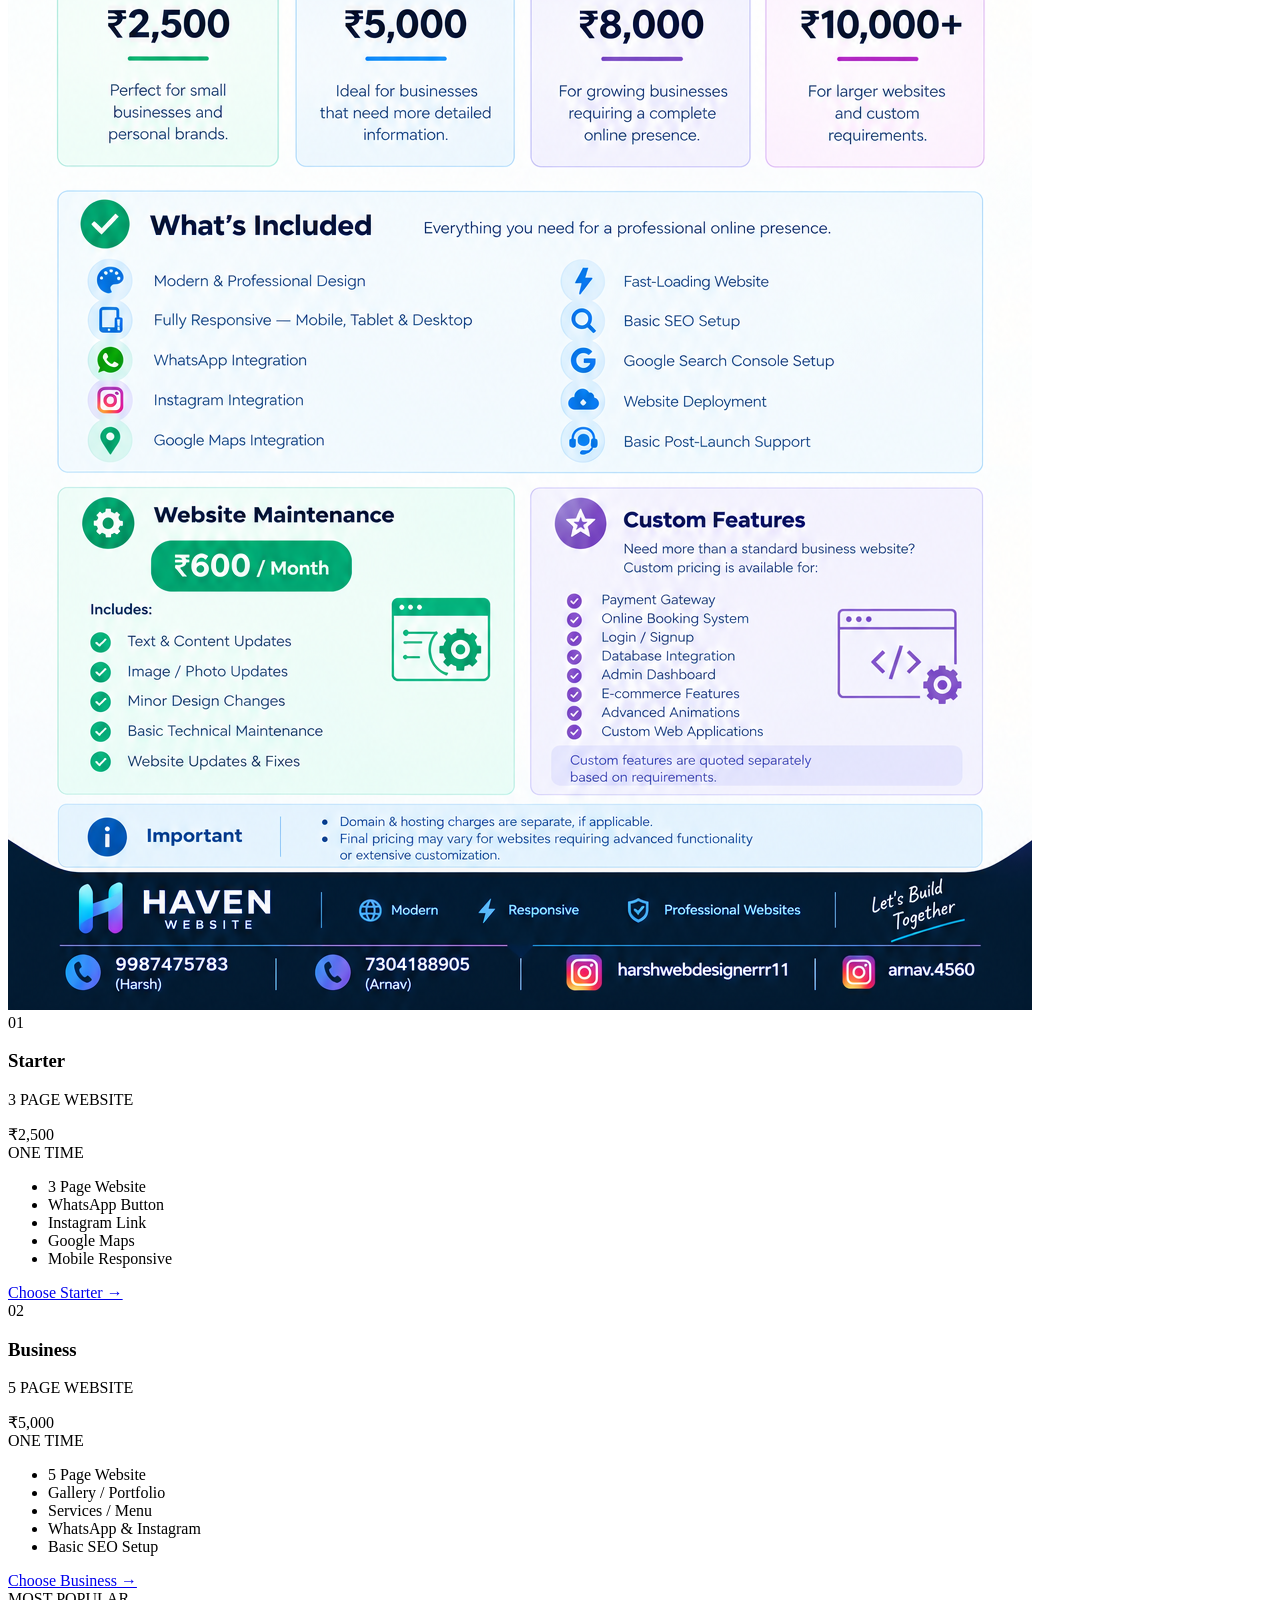
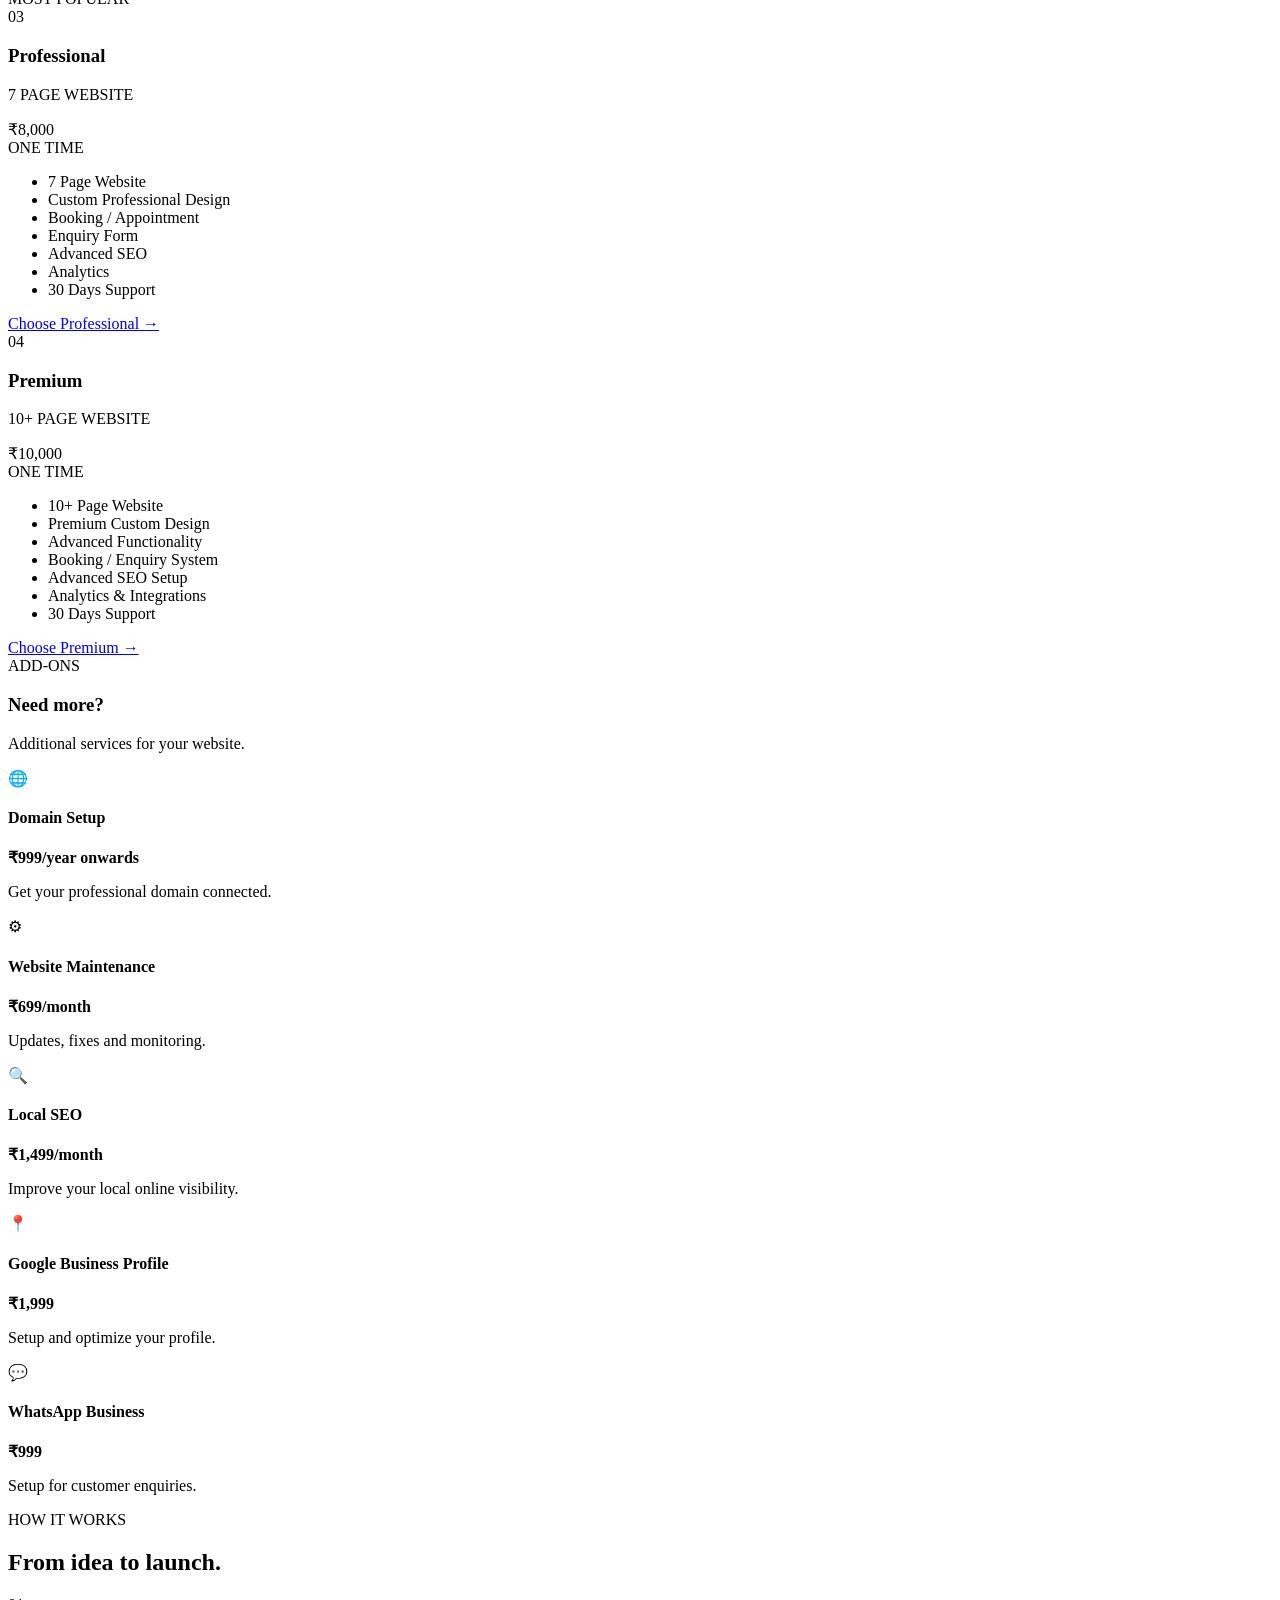
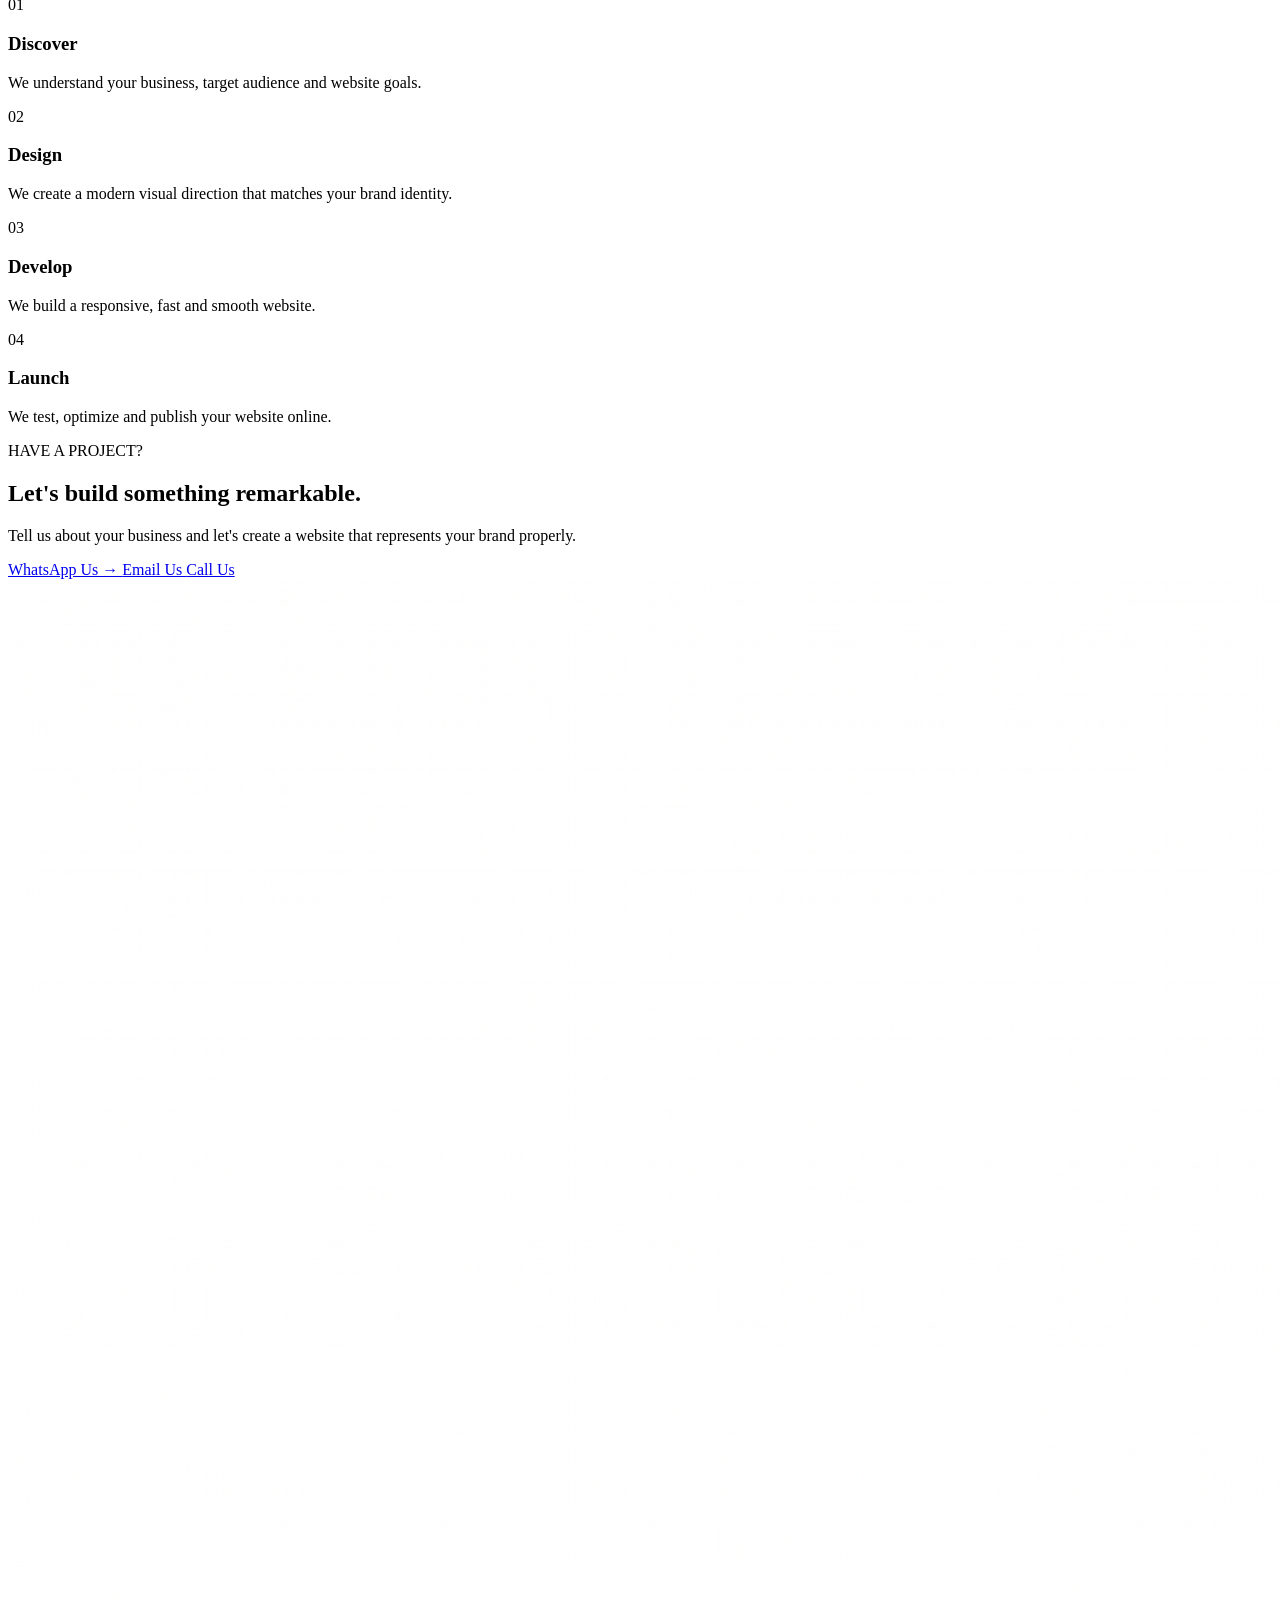
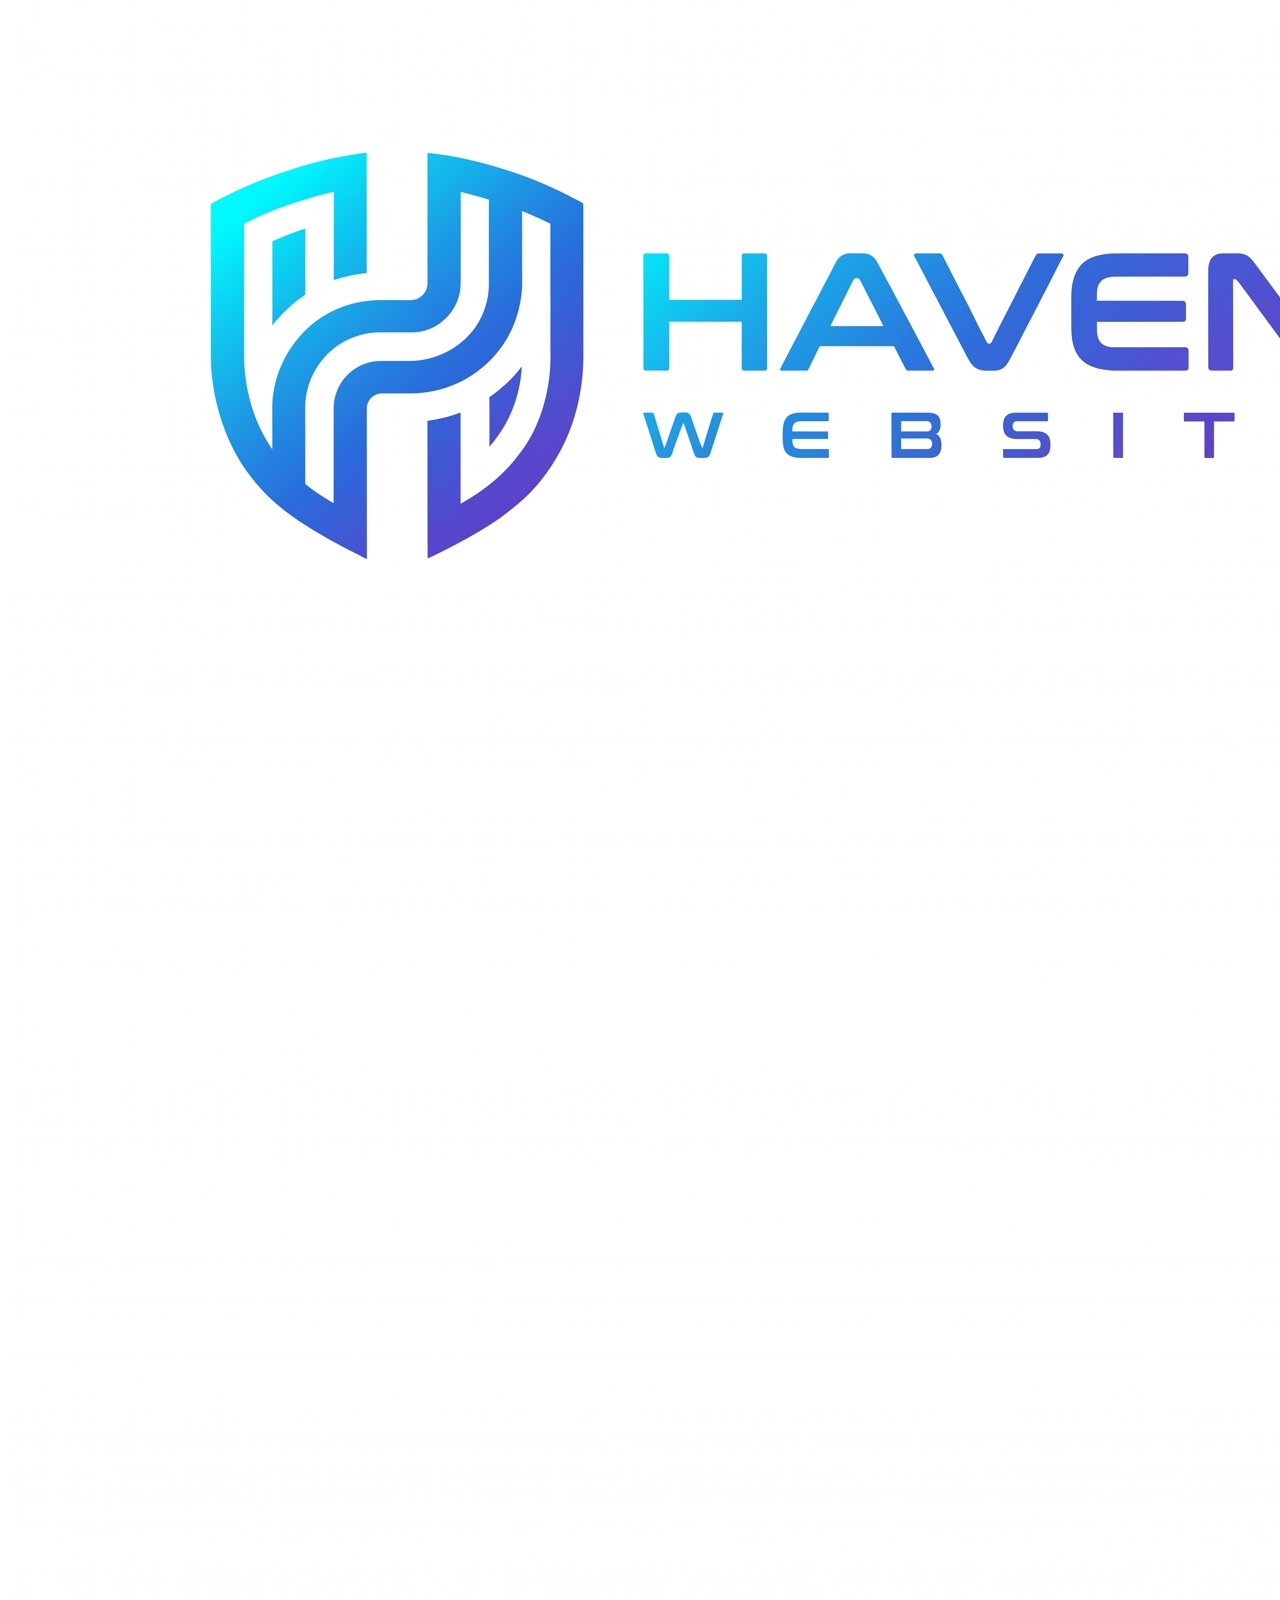
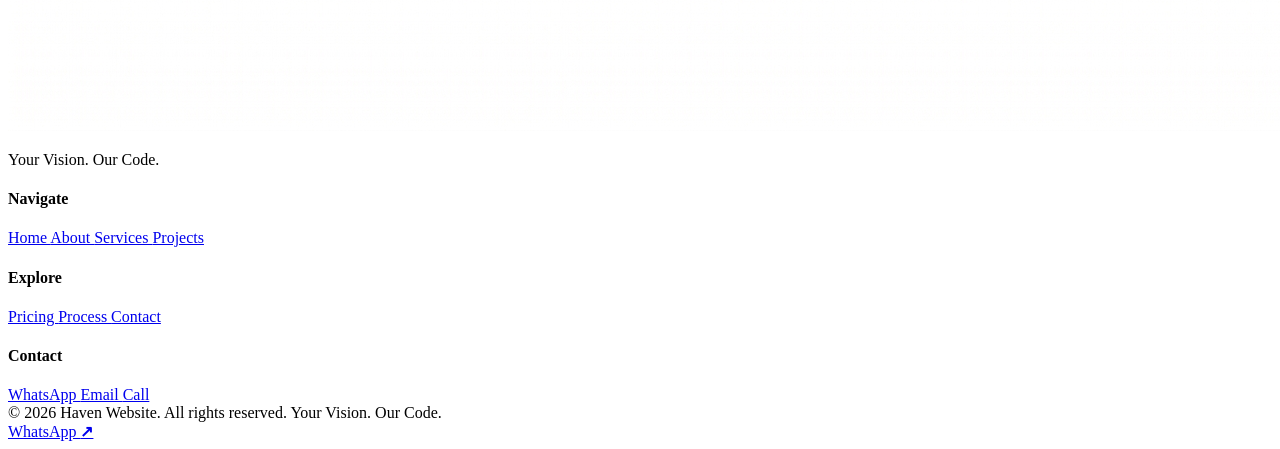
==== commit bc34b074: "Create new Haven Website portfolio layout" ====
--- a/index.html
+++ b/index.html
@@ -8,1534 +8,1643 @@
     <meta name="viewport"
           content="width=device-width, initial-scale=1.0">
 
-    <!-- ================= BASIC SEO ================= -->
-
-    <title>Harsh — Web Designer | Modern & Premium Websites</title>
+    <meta name="theme-color" content="#050b1c">
+
+    <title>
+        Haven Website — Modern Websites for Modern Businesses
+    </title>
 
     <meta name="description"
-          content="Harsh is a freelance web designer creating modern, responsive and premium websites for businesses, brands and creators in India.">
+          content="Haven Website creates modern, responsive and premium websites for businesses, brands and creators.">
 
     <meta name="keywords"
-          content="Harsh Web Designer, Harsh Web Studio, Web Designer India, Freelance Web Designer, Website Designer India, Business Website Designer, Modern Website Design, Premium Website Design">
+          content="Haven Website, web designer, website design, business website, responsive website, website development">
 
     <meta name="author"
-          content="Harsh">
+          content="Haven Website">
 
     <meta name="robots"
           content="index, follow">
 
-    <meta name="language"
-          content="English">
-
-    <!-- ================= CANONICAL SEO ================= -->
-
     <link rel="canonical"
           href="https://harshwebstudio.github.io/harsh-portfolio/">
 
-    <!-- ================= OPEN GRAPH / SOCIAL SEO ================= -->
-
-    <meta property="og:type"
-          content="website">
-
-    <meta property="og:title"
-          content="Harsh — Web Designer | Modern & Premium Websites">
-
-    <meta property="og:description"
-          content="Modern, responsive and premium websites designed by Harsh for businesses, brands and creators.">
-
-    <meta property="og:url"
-          content="https://harshwebstudio.github.io/harsh-portfolio/">
-
-    <meta property="og:image"
-          content="https://harshwebstudio.github.io/harsh-portfolio/assets/logo.jpeg">
-
-    <meta property="og:site_name"
-          content="Harsh Web Studio">
-
-    <!-- ================= TWITTER / X ================= -->
-
-    <meta name="twitter:card"
-          content="summary_large_image">
-
-    <meta name="twitter:title"
-          content="Harsh — Web Designer | Modern & Premium Websites">
-
-    <meta name="twitter:description"
-          content="Modern, responsive and premium websites designed by Harsh.">
-
-    <meta name="twitter:image"
-          content="https://harshwebstudio.github.io/harsh-portfolio/assets/logo.jpeg">
-
-    <!-- ================= FAVICON ================= -->
-
+    <!-- FAVICON -->
     <link rel="icon"
           type="image/jpeg"
           href="assets/logo.jpeg">
 
-    <!-- ================= STYLESHEET ================= -->
-
+    <!-- GOOGLE FONT -->
+    <link rel="preconnect"
+          href="https://fonts.googleapis.com">
+
+    <link rel="preconnect"
+          href="https://fonts.gstatic.com"
+          crossorigin>
+
+    <link href="https://fonts.googleapis.com/css2?family=Inter:wght@400;500;600;700;800&family=Space+Grotesk:wght@400;500;600;700&display=swap"
+          rel="stylesheet">
+
+    <!-- CSS -->
     <link rel="stylesheet"
           href="style.css">
 
-    <!-- ================================
-         ADVANCED STRUCTURED DATA
-    ================================= -->
-
-    <script type="application/ld+json">
-    {
-      "@context": "https://schema.org",
-      "@graph": [
-
-        {
-          "@type": "Person",
-          "@id": "https://harshwebstudio.github.io/harsh-portfolio/#person",
-          "name": "Harsh",
-          "jobTitle": "Freelance Web Designer",
-          "url": "https://harshwebstudio.github.io/harsh-portfolio/",
-          "image": "https://harshwebstudio.github.io/harsh-portfolio/assets/logo.jpeg",
-          "sameAs": [
-            "https://www.instagram.com/harshwebdesignerrr11/"
-          ]
-        },
-
-        {
-          "@type": "ProfessionalService",
-          "@id": "https://harshwebstudio.github.io/harsh-portfolio/#business",
-          "name": "Harsh Web Studio",
-          "url": "https://harshwebstudio.github.io/harsh-portfolio/",
-          "description": "Harsh Web Studio provides modern, responsive and premium website design services for businesses, brands, creators and professionals.",
-          "image": "https://harshwebstudio.github.io/harsh-portfolio/assets/logo.jpeg",
-          "email": "harshwardhankdm@gmail.com",
-          "telephone": "+91-9987475783",
-          "priceRange": "₹₹",
-          "founder": {
-            "@id": "https://harshwebstudio.github.io/harsh-portfolio/#person"
-          },
-          "sameAs": [
-            "https://www.instagram.com/harshwebdesignerrr11/"
-          ],
-          "areaServed": {
-            "@type": "Country",
-            "name": "India"
-          }
-        }
-
-      ]
-    }
-    </script>
-
-    <style>
-
-        /* LOGO */
-
-        .brand-logo {
-            width: 58px;
-            height: 58px;
-            object-fit: contain;
-            display: block;
-        }
-
-
-        /* PRICING IMAGE */
-
-        .pricing-image-wrapper {
-            width: 100%;
-            margin: 35px auto;
-            text-align: center;
-        }
-
-        .pricing-image {
-            width: 100%;
-            max-width: 850px;
-            height: auto;
-            display: block;
-            margin: 0 auto;
-            border-radius: 18px;
-        }
-
-
-        @media (max-width: 600px) {
-
-            .brand-logo {
-                width: 48px;
-                height: 48px;
-            }
-
-            .pricing-image-wrapper {
-                margin: 25px auto;
-            }
-
-            .pricing-image {
-                border-radius: 12px;
-            }
-
-        }
-
-    </style>
+    <!-- OPEN GRAPH -->
+    <meta property="og:title"
+          content="Haven Website — Modern Websites">
+
+    <meta property="og:description"
+          content="Modern, responsive and premium websites for businesses and brands.">
+
+    <meta property="og:type"
+          content="website">
+
+    <meta property="og:image"
+          content="https://harshwebstudio.github.io/harsh-portfolio/assets/cover.jpg">
 
 </head>
 
 
 <body>
 
-    <!-- ================================
-         NAVBAR
-    ================================= -->
-
-    <header class="navbar">
+
+<!-- =================================
+     PAGE LOADER
+================================= -->
+
+<div class="page-loader">
+
+    <div class="loader-logo">
+        <img src="assets/logo.jpeg"
+             alt="Haven Website">
+    </div>
+
+    <div class="loader-line"></div>
+
+</div>
+
+
+<!-- =================================
+     NAVBAR
+================================= -->
+
+<header class="navbar">
+
+    <div class="nav-container">
+
+
+        <!-- LOGO -->
 
         <a href="#home"
-           class="logo"
-           aria-label="Harsh Web Designer Home">
+           class="logo">
 
             <img src="assets/logo.jpeg"
-     alt="Harsh Web Designer Logo"
-     class="brand-logo">
+                 alt="Haven Website Logo">
 
         </a>
 
 
-        <nav id="navMenu"
-             aria-label="Main navigation">
-
-            <a href="#home">Home</a>
-            <a href="#about">About</a>
-            <a href="#skills">Skills</a>
-            <a href="#projects">Projects</a>
-            <a href="#services">Services</a>
-            <a href="#pricing">Pricing</a>
-            <a href="#contact">Contact</a>
+        <!-- DESKTOP NAV -->
+
+        <nav class="nav-menu">
+
+            <a href="#home">
+                Home
+            </a>
+
+            <a href="#about">
+                About
+            </a>
+
+            <a href="#services">
+                Services
+            </a>
+
+            <a href="#projects">
+                Projects
+            </a>
+
+            <a href="#pricing">
+                Pricing
+            </a>
+
+            <a href="#contact">
+                Contact
+            </a>
 
         </nav>
 
 
-        <a href="#contact"
-           class="nav-button">
-            Let's Talk
+        <!-- NAV CTA -->
+
+        <a href="https://wa.me/919987475783?text=Hello%20Haven%20Website%2C%20I%20want%20to%20build%20a%20website."
+           class="nav-btn"
+           target="_blank"
+           rel="noopener noreferrer">
+
+            Start a Project
+
         </a>
 
 
-        <button id="menuToggle"
-                class="menu-toggle"
-                type="button"
-                aria-label="Open menu"
-                aria-expanded="false"
-                aria-controls="navMenu">
-
-            ☰
+        <!-- MOBILE MENU -->
+
+        <button class="menu-toggle"
+                aria-label="Open navigation">
+
+            <span></span>
+            <span></span>
+            <span></span>
 
         </button>
 
-
-        <div class="mobile-menu"
-             id="mobileMenu">
-
-            <a href="#home">Home</a>
-            <a href="#about">About</a>
-            <a href="#skills">Skills</a>
-            <a href="#projects">Projects</a>
-            <a href="#services">Services</a>
-            <a href="#pricing">Pricing</a>
-            <a href="#contact">Contact</a>
-
-        </div>
-
-    </header>
-
-
-
-    <!-- ================================
-         MAIN CONTENT
-    ================================= -->
-
-    <main>
-
-
-        <!-- ================================
-             HERO
-        ================================= -->
-
-        <section class="hero"
-                 id="home">
-
-            <div class="hero-content">
-
-                <p class="eyebrow">
-                    WEB DESIGNER • CREATIVE DEVELOPER
-                </p>
-
-
-                <h1>
-
-                    I BUILD
-
-                    <span>
-                        MODERN WEBSITES
-                    </span>
-
-                    FOR BUSINESSES.
-
-                </h1>
-
-
-                <p class="hero-text">
-
-                    I design modern, responsive and premium websites
-                    for businesses, local brands, creators and professionals.
-
-                </p>
-
-
-                <div class="hero-buttons">
-
-                    <a href="#projects"
-                       class="primary-btn">
-
-                        View My Work →
-
-                    </a>
-
-
-                    <a href="#contact"
-                       class="secondary-btn">
-
-                        Let's Work Together
-
-                    </a>
-
-                </div>
-
-            </div>
-
-
-            <div class="hero-number">
+    </div>
+
+</header>
+
+
+
+<main>
+
+
+<!-- =================================
+     HERO
+================================= -->
+
+<section class="hero"
+         id="home">
+
+    <div class="hero-glow glow-one"></div>
+    <div class="hero-glow glow-two"></div>
+
+
+    <div class="hero-content">
+
+
+        <div class="hero-badge">
+
+            <span class="status-dot"></span>
+
+            Available for new projects
+
+        </div>
+
+
+        <h1>
+
+            Your Vision.
+
+            <span>
+                Our Code.
+            </span>
+
+        </h1>
+
+
+        <p class="hero-text">
+
+            We build modern, responsive and premium websites
+            that help businesses create a stronger digital presence.
+
+        </p>
+
+
+        <div class="hero-buttons">
+
+            <a href="https://wa.me/919987475783?text=Hello%20Haven%20Website%2C%20I%20want%20to%20discuss%20a%20website%20project."
+               class="primary-btn"
+               target="_blank"
+               rel="noopener noreferrer">
+
+                Build My Website
+                <span>→</span>
+
+            </a>
+
+
+            <a href="#projects"
+               class="secondary-btn">
+
+                Explore Work
+                <span>↗</span>
+
+            </a>
+
+        </div>
+
+
+        <div class="hero-stats">
+
+            <div class="stat">
+
+                <strong>
+                    Modern
+                </strong>
+
+                <span>
+                    Design
+                </span>
+
+            </div>
+
+
+            <div class="stat">
+
+                <strong>
+                    Mobile
+                </strong>
+
+                <span>
+                    First
+                </span>
+
+            </div>
+
+
+            <div class="stat">
+
+                <strong>
+                    Fast
+                </strong>
+
+                <span>
+                    Performance
+                </span>
+
+            </div>
+
+        </div>
+
+    </div>
+
+
+    <!-- HERO VISUAL -->
+
+    <div class="hero-visual">
+
+        <div class="hero-image-frame">
+
+            <img src="assets/cover.jpg"
+                 alt="Haven Website premium web design">
+
+        </div>
+
+    </div>
+
+</section>
+
+
+
+<!-- =================================
+     TRUST BAR
+================================= -->
+
+<section class="trust-section">
+
+    <div class="trust-container">
+
+        <div class="trust-item">
+
+            <span class="trust-icon">
+                ✦
+            </span>
+
+            <div>
+                <strong>
+                    Premium Design
+                </strong>
+
+                <small>
+                    Built for your brand
+                </small>
+            </div>
+
+        </div>
+
+
+        <div class="trust-item">
+
+            <span class="trust-icon">
+                ◈
+            </span>
+
+            <div>
+                <strong>
+                    Mobile First
+                </strong>
+
+                <small>
+                    Perfect on every screen
+                </small>
+            </div>
+
+        </div>
+
+
+        <div class="trust-item">
+
+            <span class="trust-icon">
+                ⚡
+            </span>
+
+            <div>
+                <strong>
+                    Fast Performance
+                </strong>
+
+                <small>
+                    Smooth user experience
+                </small>
+            </div>
+
+        </div>
+
+
+        <div class="trust-item">
+
+            <span class="trust-icon">
+                ✓
+            </span>
+
+            <div>
+                <strong>
+                    Reliable
+                </strong>
+
+                <small>
+                    Support when needed
+                </small>
+            </div>
+
+        </div>
+
+    </div>
+
+</section>
+
+
+
+<!-- =================================
+     ABOUT
+================================= -->
+
+<section class="section about-section"
+         id="about">
+
+    <div class="section-label">
+        ABOUT HAVEN
+    </div>
+
+
+    <div class="about-grid">
+
+
+        <div class="about-heading">
+
+            <h2>
+
+                Websites that make
+                <span>
+                    businesses stand out.
+                </span>
+
+            </h2>
+
+        </div>
+
+
+        <div class="about-content">
+
+            <p>
+
+                Haven Website creates digital experiences
+                designed around your business, your customers
+                and your goals.
+
+            </p>
+
+            <p>
+
+                From simple business websites to advanced
+                online experiences, every project focuses on
+                clean design, responsive layouts and a smooth
+                user experience.
+
+            </p>
+
+
+            <a href="#services"
+               class="text-link">
+
+                Explore our services →
+
+            </a>
+
+        </div>
+
+    </div>
+
+</section>
+
+
+
+<!-- =================================
+     SERVICES
+================================= -->
+
+<section class="section services-section"
+         id="services">
+
+    <div class="section-top">
+
+        <div>
+
+            <div class="section-label">
+                WHAT WE DO
+            </div>
+
+            <h2 class="section-title">
+
+                Built around
+                <span>
+                    your goals.
+                </span>
+
+            </h2>
+
+        </div>
+
+
+        <p class="section-description">
+
+            Everything you need to establish a
+            professional online presence.
+
+        </p>
+
+    </div>
+
+
+    <div class="services-grid">
+
+
+        <!-- SERVICE 01 -->
+
+        <article class="service-card">
+
+            <span class="service-number">
                 01
-            </div>
-
-        </section>
-
-
-
-        <!-- ================================
-             ABOUT
-        ================================= -->
-
-        <section class="section"
-                 id="about">
-
-            <div class="section-label">
-                ABOUT ME
-            </div>
-
-
-            <div class="about-content">
-
-                <div>
-
-                    <h2 class="section-title">
-
-                        Turning ideas into
-
-                        <span>
-                            digital experiences.
-                        </span>
-
-                    </h2>
-
-                </div>
-
-
-                <div class="about-text">
-
-                    <p>
-
-                        I'm Harsh, a freelance web designer creating
-                        modern, responsive and user-friendly websites
-                        for businesses, brands, creators and professionals.
-
-                    </p>
-
-
-                    <p>
-
-                        I focus on clean design, usability, mobile
-                        responsiveness, performance and creating websites
-                        that give businesses a professional online presence.
-
-                    </p>
-
-                </div>
-
-            </div>
-
-        </section>
-
-
-
-        <!-- ================================
-             SKILLS
-        ================================= -->
-
-        <section class="section"
-                 id="skills">
-
-            <div class="section-label">
-                SKILLS
-            </div>
-
-
-            <h2 class="section-title">
-
-                What I
-
-                <span>
-                    work with.
-                </span>
-
-            </h2>
-
-
-            <div class="skills-grid">
-
-
-                <div class="skill-card">
-
-                    <span>
-                        01
-                    </span>
-
-                    <h3>
-                        HTML
-                    </h3>
-
-                    <p>
-
-                        Clean and structured website markup
-                        for accessible and search-friendly pages.
-
-                    </p>
-
-                </div>
-
-
-
-                <div class="skill-card">
-
-                    <span>
-                        02
-                    </span>
-
-                    <h3>
-                        CSS
-                    </h3>
-
-                    <p>
-
-                        Responsive layouts and modern styling
-                        for desktop and mobile devices.
-
-                    </p>
-
-                </div>
-
-
-
-                <div class="skill-card">
-
-                    <span>
-                        03
-                    </span>
-
-                    <h3>
-                        JavaScript
-                    </h3>
-
-                    <p>
-
-                        Interactive website features and
-                        dynamic user experiences.
-
-                    </p>
-
-                </div>
-
-
-
-                <div class="skill-card">
-
-                    <span>
-                        04
-                    </span>
-
-                    <h3>
-                        UI / UX
-                    </h3>
-
-                    <p>
-
-                        Simple, clear and user-focused website
-                        interfaces designed for usability.
-
-                    </p>
-
-                </div>
-
-
-            </div>
-
-        </section>
-
-
-
-        <!-- ================================
-             PROJECTS / PORTFOLIO
-        ================================= -->
-
-        <section class="section"
-                 id="projects">
+            </span>
+
+            <div class="service-icon">
+                ◇
+            </div>
+
+            <h3>
+                Business Websites
+            </h3>
+
+            <p>
+
+                Professional websites designed to
+                turn visitors into customers.
+
+            </p>
+
+            <span class="service-arrow">
+                →
+            </span>
+
+        </article>
+
+
+        <!-- SERVICE 02 -->
+
+        <article class="service-card">
+
+            <span class="service-number">
+                02
+            </span>
+
+            <div class="service-icon">
+                ◉
+            </div>
+
+            <h3>
+                Landing Pages
+            </h3>
+
+            <p>
+
+                High-impact landing pages for products,
+                campaigns and businesses.
+
+            </p>
+
+            <span class="service-arrow">
+                →
+            </span>
+
+        </article>
+
+
+        <!-- SERVICE 03 -->
+
+        <article class="service-card">
+
+            <span class="service-number">
+                03
+            </span>
+
+            <div class="service-icon">
+                ✦
+            </div>
+
+            <h3>
+                E-Commerce
+            </h3>
+
+            <p>
+
+                Modern online stores designed for
+                products, customers and growth.
+
+            </p>
+
+            <span class="service-arrow">
+                →
+            </span>
+
+        </article>
+
+
+        <!-- SERVICE 04 -->
+
+        <article class="service-card">
+
+            <span class="service-number">
+                04
+            </span>
+
+            <div class="service-icon">
+                ◎
+            </div>
+
+            <h3>
+                Website Redesign
+            </h3>
+
+            <p>
+
+                Transform an outdated website into
+                a modern digital experience.
+
+            </p>
+
+            <span class="service-arrow">
+                →
+            </span>
+
+        </article>
+
+    </div>
+
+</section>
+
+
+
+<!-- =================================
+     PROJECTS
+================================= -->
+
+<section class="section projects-section"
+         id="projects">
+
+    <div class="section-top">
+
+        <div>
 
             <div class="section-label">
                 SELECTED WORK
             </div>
 
-
             <h2 class="section-title">
 
-                Projects I've
-
+                Ideas turned into
                 <span>
-                    built.
+                    experiences.
                 </span>
 
             </h2>
 
-
-            <div class="project-grid">
-
-
-                <!-- ALPHA GYM -->
-
-                <article class="project-card">
-
-                    <div class="project-image">
-
-                        <div class="project-placeholder">
-                            ALPHA GYM
-                        </div>
-
-                    </div>
-
-
-                    <div class="project-info">
-
-                        <p>
-                            GYM WEBSITE
-                        </p>
-
-
-                        <h3>
-                            ALPHA THE MUSCLE KINGDOM
-                        </h3>
-
-
-                        <p class="project-description">
-
-                            Modern premium fitness website designed
-                            for a professional gym with membership-focused
-                            sections and responsive design.
-
-                        </p>
-
-
-                        <a href="https://harshwebstudio.github.io/alpha-muscle-kingdom/"
-                           target="_blank"
-                           rel="noopener noreferrer"
-                           aria-label="View Alpha The Muscle Kingdom website">
-
-                            View Website →
-
-                        </a>
-
-                    </div>
-
-                </article>
-
-
-
-                <!-- HECTO -->
-
-                <article class="project-card">
-
-                    <div class="project-image hecto-project">
-
-                        <div class="project-placeholder">
-                            HECTO
-                        </div>
-
-                    </div>
-
-
-                    <div class="project-info">
-
-                        <p>
-                            TECH / GAMING BRAND
-                        </p>
-
-
-                        <h3>
-                            HECTO
-                        </h3>
-
-
-                        <p class="project-description">
-
-                            Premium technology and gaming brand
-                            website concept with a modern dark
-                            visual direction.
-
-                        </p>
-
-
-                        <a href="images/PDFGallery_20260918_113732.pdf"
-                           target="_blank"
-                           rel="noopener noreferrer"
-                           aria-label="View Hecto project">
-
-                            View Project →
-
-                        </a>
-
-                    </div>
-
-                </article>
-
-
-
-                <!-- VELORA -->
-
-                <article class="project-card">
-
-                    <div class="project-image">
-
-                        <div class="project-placeholder">
-                            VELORA
-                        </div>
-
-                    </div>
-
-
-                    <div class="project-info">
-
-                        <p>
-                            CAFÉ / BAKERY WEBSITE
-                        </p>
-
-
-                        <h3>
-                            VELORA
-                        </h3>
-
-
-                        <p class="project-description">
-
-                            Premium café and bakery website concept
-                            featuring menu, about, gallery, contact
-                            and responsive mobile design.
-
-                        </p>
-
-
-                        <a href="https://harshwebstudio.github.io/velora-cafe/"
-                           target="_blank"
-                           rel="noopener noreferrer"
-                           aria-label="View Velora Cafe website">
-
-                            View Website →
-
-                        </a>
-
-                    </div>
-
-                </article>
-
-
-
-                <!-- SHRI SAMARTH MEDICAL -->
-
-                <article class="project-card">
-
-                    <div class="project-image">
-
-                        <div class="project-placeholder">
-                            SHRI SAMARTH
-                        </div>
-
-                    </div>
-
-
-                    <div class="project-info">
-
-                        <p>
-                            MEDICAL WEBSITE
-                        </p>
-
-
-                        <h3>
-                            SHRI SAMARTH MEDICAL
-                        </h3>
-
-
-                        <p class="project-description">
-
-                            Modern one-page medical website with
-                            responsive design, WhatsApp, Instagram,
-                            Google Maps and a mobile-friendly experience.
-
-                        </p>
-
-
-                        <a href="https://harshwebstudio.github.io/SHRI-SAMARTH-MEDICAL/"
-                           target="_blank"
-                           rel="noopener noreferrer"
-                           aria-label="View Shri Samarth Medical website">
-
-                            View Website →
-
-                        </a>
-
-                    </div>
-
-                </article>
-
-
-            </div>
-
-        </section>
-
-
-
-        <!-- ================================
-             SERVICES
+        </div>
+
+    </div>
+
+
+    <div class="projects-grid">
+
+
+        <!-- PROJECT 01 -->
+
+        <article class="project-card">
+
+            <div class="project-image">
+
+                <img src="images/alpha.jpg"
+                     alt="Alpha The Muscle Kingdom website"
+                     loading="lazy">
+
+                <div class="project-overlay">
+
+                    <span>
+                        View Project ↗
+                    </span>
+
+                </div>
+
+            </div>
+
+
+            <div class="project-info">
+
+                <div>
+
+                    <span class="project-category">
+                        FITNESS
+                    </span>
+
+                    <h3>
+                        Alpha The Muscle Kingdom
+                    </h3>
+
+                </div>
+
+                <span class="project-year">
+                    2026
+                </span>
+
+            </div>
+
+        </article>
+
+
+
+        <!-- PROJECT 02 -->
+
+        <article class="project-card">
+
+            <div class="project-image project-placeholder">
+
+                <span>
+                    HAVEN
+                </span>
+
+            </div>
+
+
+            <div class="project-info">
+
+                <div>
+
+                    <span class="project-category">
+                        BUSINESS
+                    </span>
+
+                    <h3>
+                        Business Website
+                    </h3>
+
+                </div>
+
+                <span class="project-year">
+                    2026
+                </span>
+
+            </div>
+
+        </article>
+
+
+
+        <!-- PROJECT 03 -->
+
+        <article class="project-card">
+
+            <div class="project-image project-placeholder">
+
+                <span>
+                    E-COMMERCE
+                </span>
+
+            </div>
+
+
+            <div class="project-info">
+
+                <div>
+
+                    <span class="project-category">
+                        E-COMMERCE
+                    </span>
+
+                    <h3>
+                        Modern Online Store
+                    </h3>
+
+                </div>
+
+                <span class="project-year">
+                    2026
+                </span>
+
+            </div>
+
+        </article>
+
+
+
+        <!-- PROJECT 04 -->
+
+        <article class="project-card">
+
+            <div class="project-image project-placeholder">
+
+                <span>
+                    MEDICAL
+                </span>
+
+            </div>
+
+
+            <div class="project-info">
+
+                <div>
+
+                    <span class="project-category">
+                        HEALTHCARE
+                    </span>
+
+                    <h3>
+                        Shri Samarth Medical
+                    </h3>
+
+                </div>
+
+                <span class="project-year">
+                    2026
+                </span>
+
+            </div>
+
+        </article>
+
+    </div>
+
+</section>
+
+
+
+<!-- =================================
+     PRICING
+================================= -->
+
+<section class="section pricing-section"
+         id="pricing">
+
+    <div class="section-top">
+
+        <div>
+
+            <div class="section-label">
+                SIMPLE PRICING
+            </div>
+
+            <h2 class="section-title">
+
+                Choose the right
+                <span>
+                    size.
+                </span>
+
+            </h2>
+
+        </div>
+
+
+        <p class="section-description">
+
+            Clear website packages with no confusing
+            pricing structure.
+
+        </p>
+
+    </div>
+
+
+    <!-- PRICING IMAGE -->
+
+    <div class="pricing-image-wrapper">
+
+        <img src="assets/pricing.jpg"
+             alt="Haven Website pricing packages"
+             class="pricing-image"
+             loading="lazy">
+
+    </div>
+
+
+    <!-- PRICING CARDS -->
+
+    <div class="pricing-grid">
+
+
+        <!-- 3 PAGE -->
+
+        <article class="pricing-card">
+
+            <span class="pricing-number">
+                01
+            </span>
+
+            <h3>
+                Starter
+            </h3>
+
+            <p class="pricing-type">
+                3 PAGE WEBSITE
+            </p>
+
+            <div class="pricing-price">
+                ₹2,500
+            </div>
+
+            <span class="pricing-onetime">
+                ONE TIME
+            </span>
+
+            <ul>
+
+                <li>
+                    3 Page Website
+                </li>
+
+                <li>
+                    WhatsApp Button
+                </li>
+
+                <li>
+                    Instagram Link
+                </li>
+
+                <li>
+                    Google Maps
+                </li>
+
+                <li>
+                    Mobile Responsive
+                </li>
+
+            </ul>
+
+            <a href="https://wa.me/919987475783?text=Hello%20Haven%20Website%2C%20I%20am%20interested%20in%20the%203%20page%20package."
+               class="pricing-btn"
+               target="_blank"
+               rel="noopener noreferrer">
+
+                Choose Starter →
+
+            </a>
+
+        </article>
+
+
+
+        <!-- 5 PAGE -->
+
+        <article class="pricing-card">
+
+            <span class="pricing-number">
+                02
+            </span>
+
+            <h3>
+                Business
+            </h3>
+
+            <p class="pricing-type">
+                5 PAGE WEBSITE
+            </p>
+
+            <div class="pricing-price">
+                ₹5,000
+            </div>
+
+            <span class="pricing-onetime">
+                ONE TIME
+            </span>
+
+            <ul>
+
+                <li>
+                    5 Page Website
+                </li>
+
+                <li>
+                    Gallery / Portfolio
+                </li>
+
+                <li>
+                    Services / Menu
+                </li>
+
+                <li>
+                    WhatsApp & Instagram
+                </li>
+
+                <li>
+                    Basic SEO Setup
+                </li>
+
+            </ul>
+
+            <a href="https://wa.me/919987475783?text=Hello%20Haven%20Website%2C%20I%20am%20interested%20in%20the%205%20page%20package."
+               class="pricing-btn"
+               target="_blank"
+               rel="noopener noreferrer">
+
+                Choose Business →
+
+            </a>
+
+        </article>
+
+
+
+        <!-- 7 PAGE -->
+
+        <article class="pricing-card featured">
+
+            <div class="pricing-badge">
+                MOST POPULAR
+            </div>
+
+            <span class="pricing-number">
+                03
+            </span>
+
+            <h3>
+                Professional
+            </h3>
+
+            <p class="pricing-type">
+                7 PAGE WEBSITE
+            </p>
+
+            <div class="pricing-price">
+                ₹8,000
+            </div>
+
+            <span class="pricing-onetime">
+                ONE TIME
+            </span>
+
+            <ul>
+
+                <li>
+                    7 Page Website
+                </li>
+
+                <li>
+                    Custom Professional Design
+                </li>
+
+                <li>
+                    Booking / Appointment
+                </li>
+
+                <li>
+                    Enquiry Form
+                </li>
+
+                <li>
+                    Advanced SEO
+                </li>
+
+                <li>
+                    Analytics
+                </li>
+
+                <li>
+                    30 Days Support
+                </li>
+
+            </ul>
+
+            <a href="https://wa.me/919987475783?text=Hello%20Haven%20Website%2C%20I%20am%20interested%20in%20the%207%20page%20package."
+               class="pricing-btn"
+               target="_blank"
+               rel="noopener noreferrer">
+
+                Choose Professional →
+
+            </a>
+
+        </article>
+
+
+
+                <!-- =================================
+             PREMIUM - 10+ PAGES
         ================================= -->
 
-        <section class="section"
-                 id="services">
+        <article class="pricing-card">
+
+            <span class="pricing-number">
+                04
+            </span>
+
+            <h3>
+                Premium
+            </h3>
+
+            <p class="pricing-type">
+                10+ PAGE WEBSITE
+            </p>
+
+            <div class="pricing-price">
+                ₹10,000
+            </div>
+
+            <span class="pricing-onetime">
+                ONE TIME
+            </span>
+
+            <ul>
+
+                <li>
+                    10+ Page Website
+                </li>
+
+                <li>
+                    Premium Custom Design
+                </li>
+
+                <li>
+                    Advanced Functionality
+                </li>
+
+                <li>
+                    Booking / Enquiry System
+                </li>
+
+                <li>
+                    Advanced SEO Setup
+                </li>
+
+                <li>
+                    Analytics & Integrations
+                </li>
+
+                <li>
+                    30 Days Support
+                </li>
+
+            </ul>
+
+            <a href="https://wa.me/919987475783?text=Hello%20Haven%20Website%2C%20I%20am%20interested%20in%20the%2010%2B%20page%20Premium%20website%20package."
+               class="pricing-btn"
+               target="_blank"
+               rel="noopener noreferrer">
+
+                Choose Premium →
+
+            </a>
+
+        </article>
+
+    </div>
+
+
+
+    <!-- =================================
+         ADDITIONAL SERVICES
+    ================================= -->
+
+    <div class="additional-services">
+
+        <div class="additional-heading">
 
             <div class="section-label">
-                SERVICES
-            </div>
-
-
-            <h2 class="section-title">
-
-                Professional
+                ADD-ONS
+            </div>
+
+            <h3>
+                Need more?
+            </h3>
+
+            <p>
+                Additional services for your website.
+            </p>
+
+        </div>
+
+
+        <div class="additional-grid">
+
+
+            <!-- DOMAIN -->
+
+            <div class="additional-card">
 
                 <span>
-                    web design services.
-                </span>
-
-            </h2>
-
-
-            <div class="services-list">
-
-
-                <div class="service">
-
-                    <span>
-                        01
-                    </span>
-
-                    <div>
-
-                        <h3>
-                            Business Websites
-                        </h3>
-
-                        <p>
-
-                            Professional responsive websites for
-                            businesses and local brands looking to
-                            build a strong online presence.
-
-                        </p>
-
-                    </div>
-
-                </div>
-
-
-
-                <div class="service">
-
-                    <span>
-                        02
-                    </span>
-
-                    <div>
-
-                        <h3>
-                            Landing Pages
-                        </h3>
-
-                        <p>
-
-                            High-impact landing pages designed to
-                            present products, services and offers clearly.
-
-                        </p>
-
-                    </div>
-
-                </div>
-
-
-
-                <div class="service">
-
-                    <span>
-                        03
-                    </span>
-
-                    <div>
-
-                        <h3>
-                            Portfolio Websites
-                        </h3>
-
-                        <p>
-
-                            Modern portfolio websites for creators,
-                            freelancers and professionals.
-
-                        </p>
-
-                    </div>
-
-                </div>
-
-
-
-                <div class="service">
-
-                    <span>
-                        04
-                    </span>
-
-                    <div>
-
-                        <h3>
-                            Website Redesign
-                        </h3>
-
-                        <p>
-
-                            Modern redesigns for outdated websites
-                            with improved usability and responsive layouts.
-
-                        </p>
-
-                    </div>
-
-                </div>
-
-
-            </div>
-
-        </section>
-
-
-
-        <!-- ================================
-             PRICING
-        ================================= -->
-
-        <section class="section"
-                 id="pricing">
-
-            <div class="section-label">
-                PRICING
-            </div>
-
-
-            <h2 class="section-title">
-
-                Simple
+                    🌐
+                </span>
+
+                <h4>
+                    Domain Setup
+                </h4>
+
+                <strong>
+                    ₹999/year onwards
+                </strong>
+
+                <p>
+                    Get your professional domain connected.
+                </p>
+
+            </div>
+
+
+            <!-- MAINTENANCE -->
+
+            <div class="additional-card">
 
                 <span>
-                    website packages.
-                </span>
-
-            </h2>
-
-
-            <p class="pricing-intro">
-
-                Choose the right website package for your business.
-                Every website is designed to be modern, responsive
-                and built for a stronger online presence.
-
+                    ⚙
+                </span>
+
+                <h4>
+                    Website Maintenance
+                </h4>
+
+                <strong>
+                    ₹699/month
+                </strong>
+
+                <p>
+                    Updates, fixes and monitoring.
+                </p>
+
+            </div>
+
+
+            <!-- SEO -->
+
+            <div class="additional-card">
+
+                <span>
+                    🔍
+                </span>
+
+                <h4>
+                    Local SEO
+                </h4>
+
+                <strong>
+                    ₹1,499/month
+                </strong>
+
+                <p>
+                    Improve your local online visibility.
+                </p>
+
+            </div>
+
+
+            <!-- GOOGLE BUSINESS -->
+
+            <div class="additional-card">
+
+                <span>
+                    📍
+                </span>
+
+                <h4>
+                    Google Business Profile
+                </h4>
+
+                <strong>
+                    ₹1,999
+                </strong>
+
+                <p>
+                    Setup and optimize your profile.
+                </p>
+
+            </div>
+
+
+            <!-- WHATSAPP -->
+
+            <div class="additional-card">
+
+                <span>
+                    💬
+                </span>
+
+                <h4>
+                    WhatsApp Business
+                </h4>
+
+                <strong>
+                    ₹999
+                </strong>
+
+                <p>
+                    Setup for customer enquiries.
+                </p>
+
+            </div>
+
+        </div>
+
+    </div>
+
+</section>
+
+
+
+<!-- =================================
+     PROCESS SECTION
+================================= -->
+
+<section class="section process-section"
+         id="process">
+
+    <div class="section-label">
+        HOW IT WORKS
+    </div>
+
+
+    <h2 class="section-title">
+
+        From idea to
+        <span>
+            launch.
+        </span>
+
+    </h2>
+
+
+    <div class="process-grid">
+
+
+        <!-- STEP 01 -->
+
+        <div class="process-card">
+
+            <span>
+                01
+            </span>
+
+            <h3>
+                Discover
+            </h3>
+
+            <p>
+                We understand your business,
+                target audience and website goals.
             </p>
 
-
-            <!-- PRICING IMAGE -->
-
-<div class="pricing-image-wrapper">
-
-    <img src="assets/pricing.jpg"
-     alt="Harsh Web Designer website pricing packages"
-     class="pricing-image">
-
-</div>
-
-
-        <!-- WEBSITE PACKAGES -->
-
-<div class="pricing-grid">
-
-    <!-- STARTER - 3 PAGES -->
-
-    <div class="pricing-card">
-
-        <span class="pricing-number">
-            01
-        </span>
-
-        <h3>
-            Starter
-        </h3>
-
-        <p class="pricing-type">
-            PERFECT FOR SMALL BUSINESSES
+        </div>
+
+
+        <!-- STEP 02 -->
+
+        <div class="process-card">
+
+            <span>
+                02
+            </span>
+
+            <h3>
+                Design
+            </h3>
+
+            <p>
+                We create a modern visual direction
+                that matches your brand identity.
+            </p>
+
+        </div>
+
+
+        <!-- STEP 03 -->
+
+        <div class="process-card">
+
+            <span>
+                03
+            </span>
+
+            <h3>
+                Develop
+            </h3>
+
+            <p>
+                We build a responsive,
+                fast and smooth website.
+            </p>
+
+        </div>
+
+
+        <!-- STEP 04 -->
+
+        <div class="process-card">
+
+            <span>
+                04
+            </span>
+
+            <h3>
+                Launch
+            </h3>
+
+            <p>
+                We test, optimize and
+                publish your website online.
+            </p>
+
+        </div>
+
+    </div>
+
+</section>
+
+
+
+<!-- =================================
+     FINAL CTA
+================================= -->
+
+<section class="cta-section"
+         id="contact">
+
+    <div class="cta-glow"></div>
+
+
+    <div class="cta-content">
+
+        <div class="section-label">
+            HAVE A PROJECT?
+        </div>
+
+
+        <h2>
+
+            Let's build something
+            <span>
+                remarkable.
+            </span>
+
+        </h2>
+
+
+        <p>
+
+            Tell us about your business and
+            let's create a website that represents
+            your brand properly.
+
         </p>
 
-        <div class="pricing-price">
-            ₹2,500
-        </div>
-
-        <p class="pricing-onetime">
-            ONE TIME
-        </p>
-
-        <ul>
-            <li>3 Page Website</li>
-            <li>WhatsApp Button</li>
-            <li>Instagram Link</li>
-            <li>Google Maps Integration</li>
-            <li>Mobile Responsive Design</li>
-        </ul>
-
-        <a href="https://wa.me/919987475783?text=Hello%20Harsh%2C%20I%20am%20interested%20in%20the%203%20page%20Starter%20website%20package."
-           class="pricing-btn"
-           target="_blank"
-           rel="noopener noreferrer">
-
-            Choose Starter →
-
-        </a>
-
-    </div>
-
-
-    <!-- BUSINESS - 5 PAGES -->
-
-    <div class="pricing-card">
-
-        <span class="pricing-number">
-            02
-        </span>
-
-        <h3>
-            Business
-        </h3>
-
-        <p class="pricing-type">
-            BEST FOR GROWING BUSINESSES
-        </p>
-
-        <div class="pricing-price">
-            ₹5,000
-        </div>
-
-        <p class="pricing-onetime">
-            ONE TIME
-        </p>
-
-        <ul>
-            <li>5 Page Website</li>
-            <li>Gallery / Portfolio</li>
-            <li>Services / Menu</li>
-            <li>WhatsApp Button</li>
-            <li>Google Maps Integration</li>
-            <li>Instagram Link</li>
-            <li>Basic SEO Setup</li>
-        </ul>
-
-        <a href="https://wa.me/919987475783?text=Hello%20Harsh%2C%20I%20am%20interested%20in%20the%205%20page%20Business%20website%20package."
-           class="pricing-btn"
-           target="_blank"
-           rel="noopener noreferrer">
-
-            Choose Business →
-
-        </a>
-
-    </div>
-
-
-    <!-- PROFESSIONAL - 7 PAGES -->
-
-    <div class="pricing-card featured">
-
-        <div class="pricing-badge">
-            MOST POPULAR
-        </div>
-
-        <span class="pricing-number">
-            03
-        </span>
-
-        <h3>
-            Professional
-        </h3>
-
-        <p class="pricing-type">
-            ADVANCED BUSINESS WEBSITE
-        </p>
-
-        <div class="pricing-price">
-            ₹8,000
-        </div>
-
-        <p class="pricing-onetime">
-            ONE TIME
-        </p>
-
-        <ul>
-            <li>7 Page Website</li>
-            <li>Custom Professional Design</li>
-            <li>Booking / Appointment System</li>
-            <li>Lead / Enquiry Form</li>
-            <li>Advanced SEO Setup</li>
-            <li>Website Analytics</li>
-            <li>30 Days Support</li>
-        </ul>
-
-        <a href="https://wa.me/919987475783?text=Hello%20Harsh%2C%20I%20am%20interested%20in%20the%207%20page%20Professional%20website%20package."
-           class="pricing-btn"
-           target="_blank"
-           rel="noopener noreferrer">
-
-            Choose Professional →
-
-        </a>
-
-    </div>
-
-
-    <!-- PREMIUM - 10+ PAGES -->
-
-    <div class="pricing-card">
-
-        <span class="pricing-number">
-            04
-        </span>
-
-        <h3>
-            Premium
-        </h3>
-
-        <p class="pricing-type">
-            FOR LARGE & ADVANCED WEBSITES
-        </p>
-
-        <div class="pricing-price">
-            ₹10,000
-        </div>
-
-        <p class="pricing-onetime">
-            ONE TIME
-        </p>
-
-        <ul>
-            <li>10+ Page Website</li>
-            <li>Premium Custom Design</li>
-            <li>Advanced Functionality</li>
-            <li>Booking / Enquiry System</li>
-            <li>Advanced SEO Setup</li>
-            <li>Analytics & Integrations</li>
-            <li>30 Days Support</li>
-        </ul>
-
-        <a href="https://wa.me/919987475783?text=Hello%20Harsh%2C%20I%20am%20interested%20in%20the%2010%2B%20page%20Premium%20website%20package."
-           class="pricing-btn"
-           target="_blank"
-           rel="noopener noreferrer">
-
-            Choose Premium →
-
-        </a>
-
-    </div>
-
-</div>
-
-
-<!-- ADDITIONAL SERVICES -->
-
-<div class="additional-services">
-
-    <div class="additional-heading">
-
-        <h3>
-            Additional Services
-        </h3>
-
-        <p>
-            Make your website work even harder.
-        </p>
-
-    </div>
-
-
-    <div class="additional-grid">
-
-        <!-- DOMAIN -->
-
-        <div class="additional-card">
-
-            <div class="additional-icon">
-                🌐
-            </div>
-
-            <h4>
-                Domain Setup
-            </h4>
-
-            <div class="additional-price">
-                ₹999/year onwards
-            </div>
-
-            <p>
-                Your domain, your brand.
-            </p>
-
-        </div>
-
-
-        <!-- MAINTENANCE -->
-
-        <div class="additional-card">
-
-            <div class="additional-icon">
-                ⚙
-            </div>
-
-            <h4>
-                Website Maintenance
-            </h4>
-
-            <div class="additional-price">
-                ₹699/month
-            </div>
-
-            <p>
-                Updates, fixes & monitoring.
-            </p>
-
-        </div>
-
-
-        <!-- LOCAL SEO -->
-
-        <div class="additional-card">
-
-            <div class="additional-icon">
-                🔍
-            </div>
-
-            <h4>
-                Local SEO
-            </h4>
-
-            <div class="additional-price">
-                ₹1,499/month
-            </div>
-
-            <p>
-                Get found by local customers.
-            </p>
-
-        </div>
-
-
-        <!-- GOOGLE BUSINESS -->
-
-        <div class="additional-card">
-
-            <div class="additional-icon">
-                📍
-            </div>
-
-            <h4>
-                Google Business Profile
-            </h4>
-
-            <div class="additional-price">
-                ₹1,999
-            </div>
-
-            <p>
-                More visibility & calls.
-            </p>
-
-        </div>
-
-
-        <!-- WHATSAPP BUSINESS -->
-
-        <div class="additional-card">
-
-            <div class="additional-icon">
-                💬
-            </div>
-
-            <h4>
-                WhatsApp Business Setup
-            </h4>
-
-            <div class="additional-price">
-                ₹999
-            </div>
-
-            <p>
-                Set up customer enquiries.
-            </p>
-
-        </div>
-
-    </div>
-
-</div>
-
-
-<p class="pricing-note">
-    * Final pricing may vary depending on website requirements,
-    content, functionality and additional features.
-</p>
-    
-        
-        
-
-
-    
-        
-
-        
-
-
-<!-- ADDITIONAL SERVICES -->
-
-<div class="additional-services">
-
-    <div class="additional-heading">
-
-        <h3>Additional Services</h3>
-
-        <p>
-            Make your website work even harder.
-        </p>
-
-    </div>
-
-
-    <div class="additional-grid">
-
-        <!-- DOMAIN -->
-
-        <div class="additional-card">
-
-            <div class="additional-icon">
-                🌐
-            </div>
-
-            <h4>Domain Setup</h4>
-
-            <div class="additional-price">
-                ₹999/year onwards
-            </div>
-
-            <p>
-                Your domain, your brand.
-            </p>
-
-        </div>
-
-
-        <!-- MAINTENANCE -->
-
-        <div class="additional-card">
-
-            <div class="additional-icon">
-                ⚙
-            </div>
-
-            <h4>Website Maintenance</h4>
-
-            <div class="additional-price">
-                ₹699/month
-            </div>
-
-            <p>
-                Updates, fixes & monitoring.
-            </p>
-
-        </div>
-
-
-        <!-- LOCAL SEO -->
-
-        <div class="additional-card">
-
-            <div class="additional-icon">
-                🔍
-            </div>
-
-            <h4>Local SEO</h4>
-
-            <div class="additional-price">
-                ₹1,499/month
-            </div>
-
-            <p>
-                Get found by local customers.
-            </p>
-
-        </div>
-
-
-        <!-- GOOGLE BUSINESS -->
-
-        <div class="additional-card">
-
-            <div class="additional-icon">
-                📍
-            </div>
-
-            <h4>Google Business Profile</h4>
-
-            <div class="additional-price">
-                ₹1,999
-            </div>
-
-            <p>
-                More visibility & calls.
-            </p>
-
-        </div>
-
-
-        <!-- WHATSAPP BUSINESS -->
-
-        <div class="additional-card">
-
-            <div class="additional-icon">
-                💬
-            </div>
-
-            <h4>WhatsApp Business Setup</h4>
-
-            <div class="additional-price">
-                ₹999
-            </div>
-
-            <p>
-                Set up customer enquiries.
-            </p>
-
-        </div>
-
-    </div>
-
-</div>
-
-
-<p class="pricing-note">
-    * Final pricing may vary depending on website requirements,
-    content, functionality and additional features.
-</p>
+
+        <div class="cta-buttons">
+
+
+            <a href="https://wa.me/919987475783?text=Hello%20Haven%20Website%2C%20I%20want%20to%20build%20a%20website."
+               class="primary-btn"
+               target="_blank"
+               rel="noopener noreferrer">
+
+                WhatsApp Us →
+
+            </a>
+
+
+            <a href="mailto:harshwardhankdm@gmail.com"
+               class="secondary-btn">
+
+                Email Us
+
+            </a>
+
+
+            <a href="tel:+919987475783"
+               class="secondary-btn">
+
+                Call Us
+
+            </a>
+
+        </div>
+
+    </div>
 
 </section>
 
 
-<!-- ================================
-     PROCESS
-================================= -->
-
-<section class="section" id="process">
-
-    <div class="section-label">
-        PROCESS
-    </div>
-
-    <h2 class="section-title">
-        From idea to <span>launch.</span>
-    </h2>
-
-    <div class="process-grid">
-
-        <div class="process-card">
-
-            <span>01</span>
-
-            <h3>Discover</h3>
-
-            <p>
-                Understand the business idea, target audience
-                and website goals.
-            </p>
-
-        </div>
-
-
-        <div class="process-card">
-
-            <span>02</span>
-
-            <h3>Design</h3>
-
-            <p>
-                Create the visual direction, structure and
-                user experience for the website.
-            </p>
-
-        </div>
-
-
-        <div class="process-card">
-
-            <span>03</span>
-
-            <h3>Develop</h3>
-
-            <p>
-                Build a responsive website using modern
-                web technologies.
-            </p>
-
-        </div>
-
-
-        <div class="process-card">
-
-            <span>04</span>
-
-            <h3>Launch</h3>
-
-            <p>
-                Test, optimize and publish the finished website.
-            </p>
-
-        </div>
-
-    </div>
-
-</section>
-
-
-<!-- ================================
-     CONTACT
-================================= -->
-
-<section class="section contact-section" id="contact">
-
-    <div class="section-label">
-        HAVE A PROJECT?
-    </div>
-
-    <h2 class="section-title">
-        LET'S BUILD
-        <span>SOMETHING.</span>
-    </h2>
-
-    <p>
-        Have a website project in mind?
-        Let's create something modern,
-        professional and memorable for your business.
-    </p>
-
-
-    <div class="contact-buttons">
-
-        <a href="https://wa.me/919987475783?text=Hello%20Harsh%2C%20I%20want%20to%20discuss%20a%20website%20project."
-           class="primary-btn"
-           target="_blank"
-           rel="noopener noreferrer">
-
-            WhatsApp Me →
-
-        </a>
-
-
-        <a href="mailto:harshwardhankdm@gmail.com"
-           class="secondary-btn">
-
-            Email Me
-
-        </a>
-
-
-        <a href="tel:+919987475783"
-           class="secondary-btn">
-
-            Call Me
-
-        </a>
-
-    </div>
-
-</section>
-
 </main>
 
 
-<!-- ================================
+
+<!-- =================================
      FOOTER
 ================================= -->
 
 <footer>
 
-    <div class="footer-logo">
-
-        <img src="assets/logo.jpeg"
-             alt="Harsh Web Designer Logo"
-             class="brand-logo">
-
-    </div>
-
-
-    <p>
-        © 2026 Harsh — Web Designer
-    </p>
-
-
-    <div class="footer-links">
-
-        <a href="#home">Home</a>
-        <a href="#projects">Projects</a>
-        <a href="#pricing">Pricing</a>
-        <a href="#contact">Contact</a>
+
+    <div class="footer-main">
+
+
+        <!-- BRAND -->
+
+        <div class="footer-brand">
+
+            <a href="#home">
+
+                <img src="assets/logo.jpeg"
+                     alt="Haven Website Logo">
+
+            </a>
+
+
+            <p>
+                Your Vision.
+                Our Code.
+            </p>
+
+        </div>
+
+
+
+        <!-- FOOTER NAVIGATION -->
+
+        <div class="footer-links">
+
+
+            <!-- NAVIGATE -->
+
+            <div>
+
+                <h4>
+                    Navigate
+                </h4>
+
+
+                <a href="#home">
+                    Home
+                </a>
+
+
+                <a href="#about">
+                    About
+                </a>
+
+
+                <a href="#services">
+                    Services
+                </a>
+
+
+                <a href="#projects">
+                    Projects
+                </a>
+
+            </div>
+
+
+
+            <!-- EXPLORE -->
+
+            <div>
+
+                <h4>
+                    Explore
+                </h4>
+
+
+                <a href="#pricing">
+                    Pricing
+                </a>
+
+
+                <a href="#process">
+                    Process
+                </a>
+
+
+                <a href="#contact">
+                    Contact
+                </a>
+
+            </div>
+
+
+
+            <!-- CONTACT -->
+
+            <div>
+
+                <h4>
+                    Contact
+                </h4>
+
+
+                <a href="https://wa.me/919987475783"
+                   target="_blank"
+                   rel="noopener noreferrer">
+
+                    WhatsApp
+
+                </a>
+
+
+                <a href="mailto:harshwardhankdm@gmail.com">
+
+                    Email
+
+                </a>
+
+
+                <a href="tel:+919987475783">
+
+                    Call
+
+                </a>
+
+            </div>
+
+        </div>
+
+    </div>
+
+
+
+    <!-- FOOTER BOTTOM -->
+
+    <div class="footer-bottom">
+
+        <span>
+            © 2026 Haven Website. All rights reserved.
+        </span>
+
+
+        <span>
+            Your Vision. Our Code.
+        </span>
 
     </div>
 
 </footer>
 
 
-<!-- ================================
+
+<!-- =================================
+     FLOATING WHATSAPP
+================================= -->
+
+<a href="https://wa.me/919987475783?text=Hello%20Haven%20Website%2C%20I%20want%20to%20discuss%20a%20website."
+   class="whatsapp-float"
+   target="_blank"
+   rel="noopener noreferrer"
+   aria-label="Chat with Haven Website on WhatsApp">
+
+
+    <span>
+        WhatsApp
+    </span>
+
+
+    <strong>
+        ↗
+    </strong>
+
+
+</a>
+
+
+
+<!-- =================================
      JAVASCRIPT
 ================================= -->
 
 <script src="script.js"></script>
 
+
 </body>
-</html>
+
+  </html>
